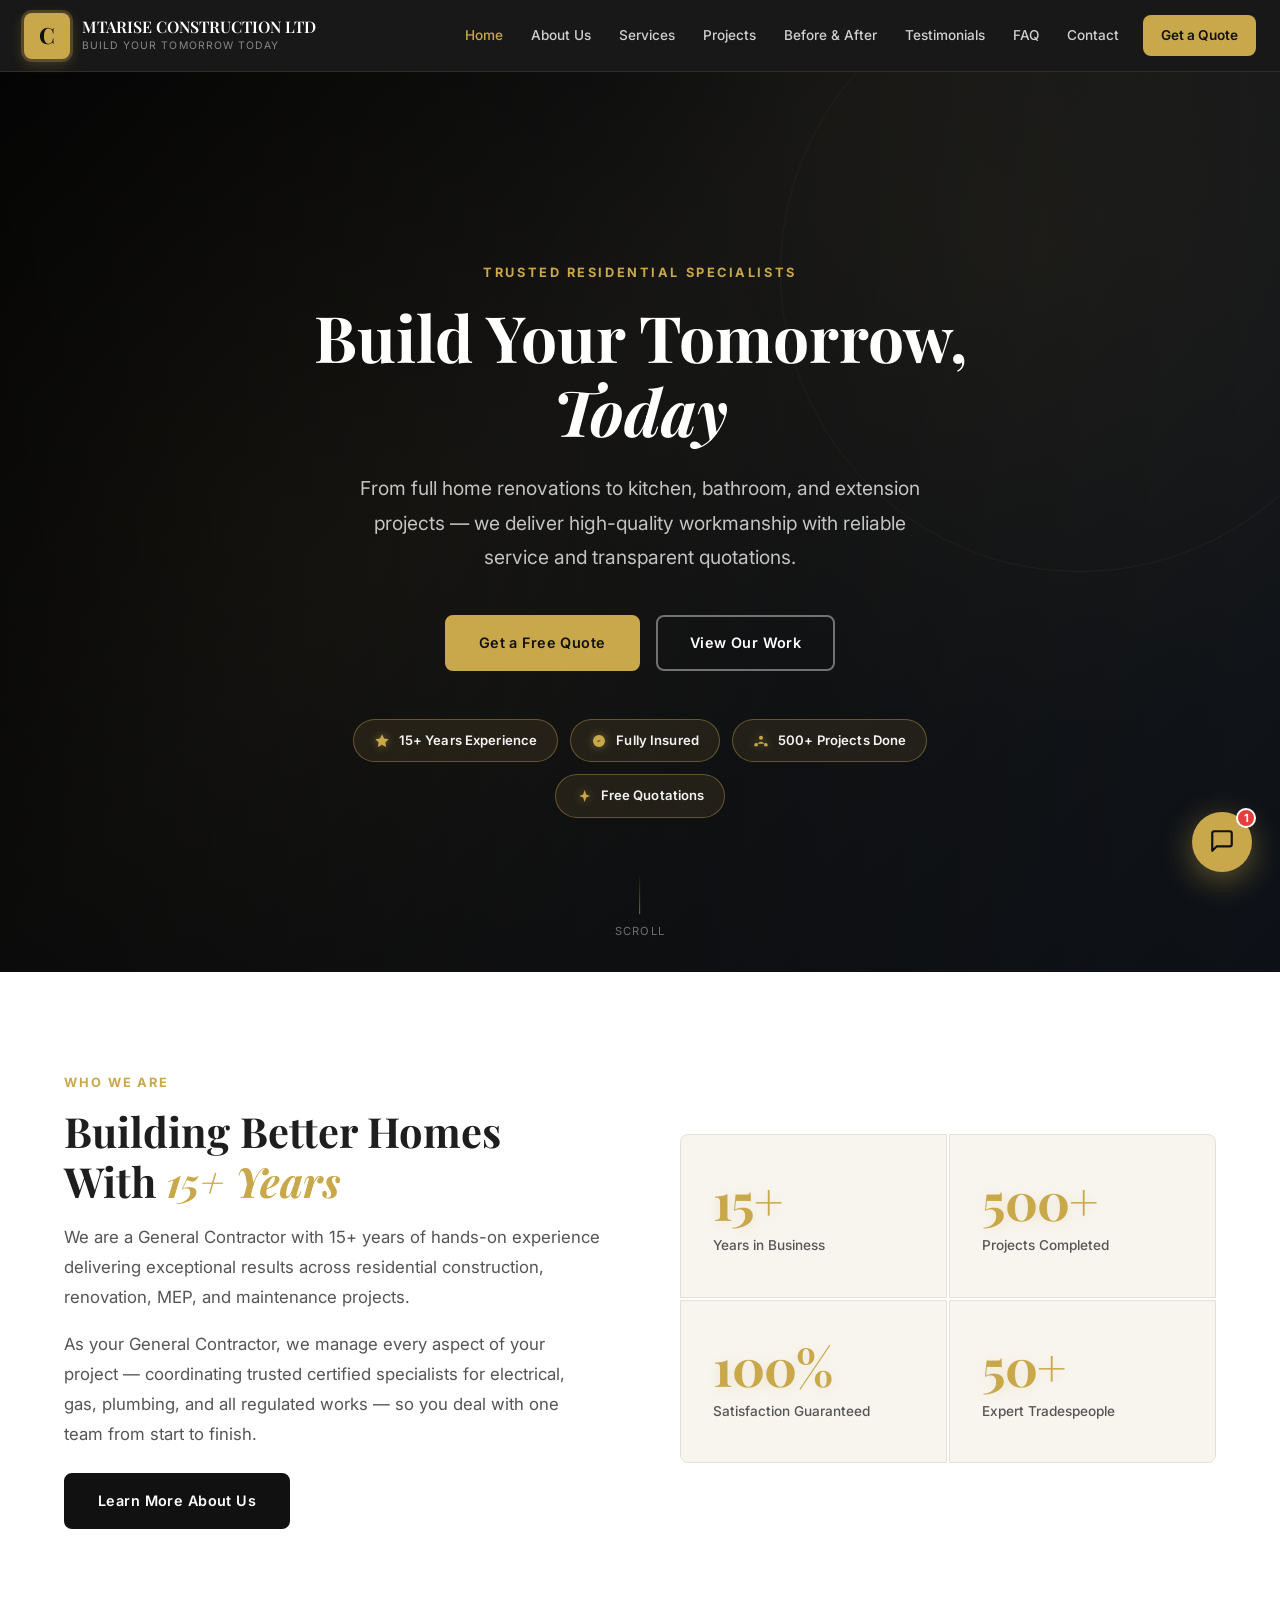
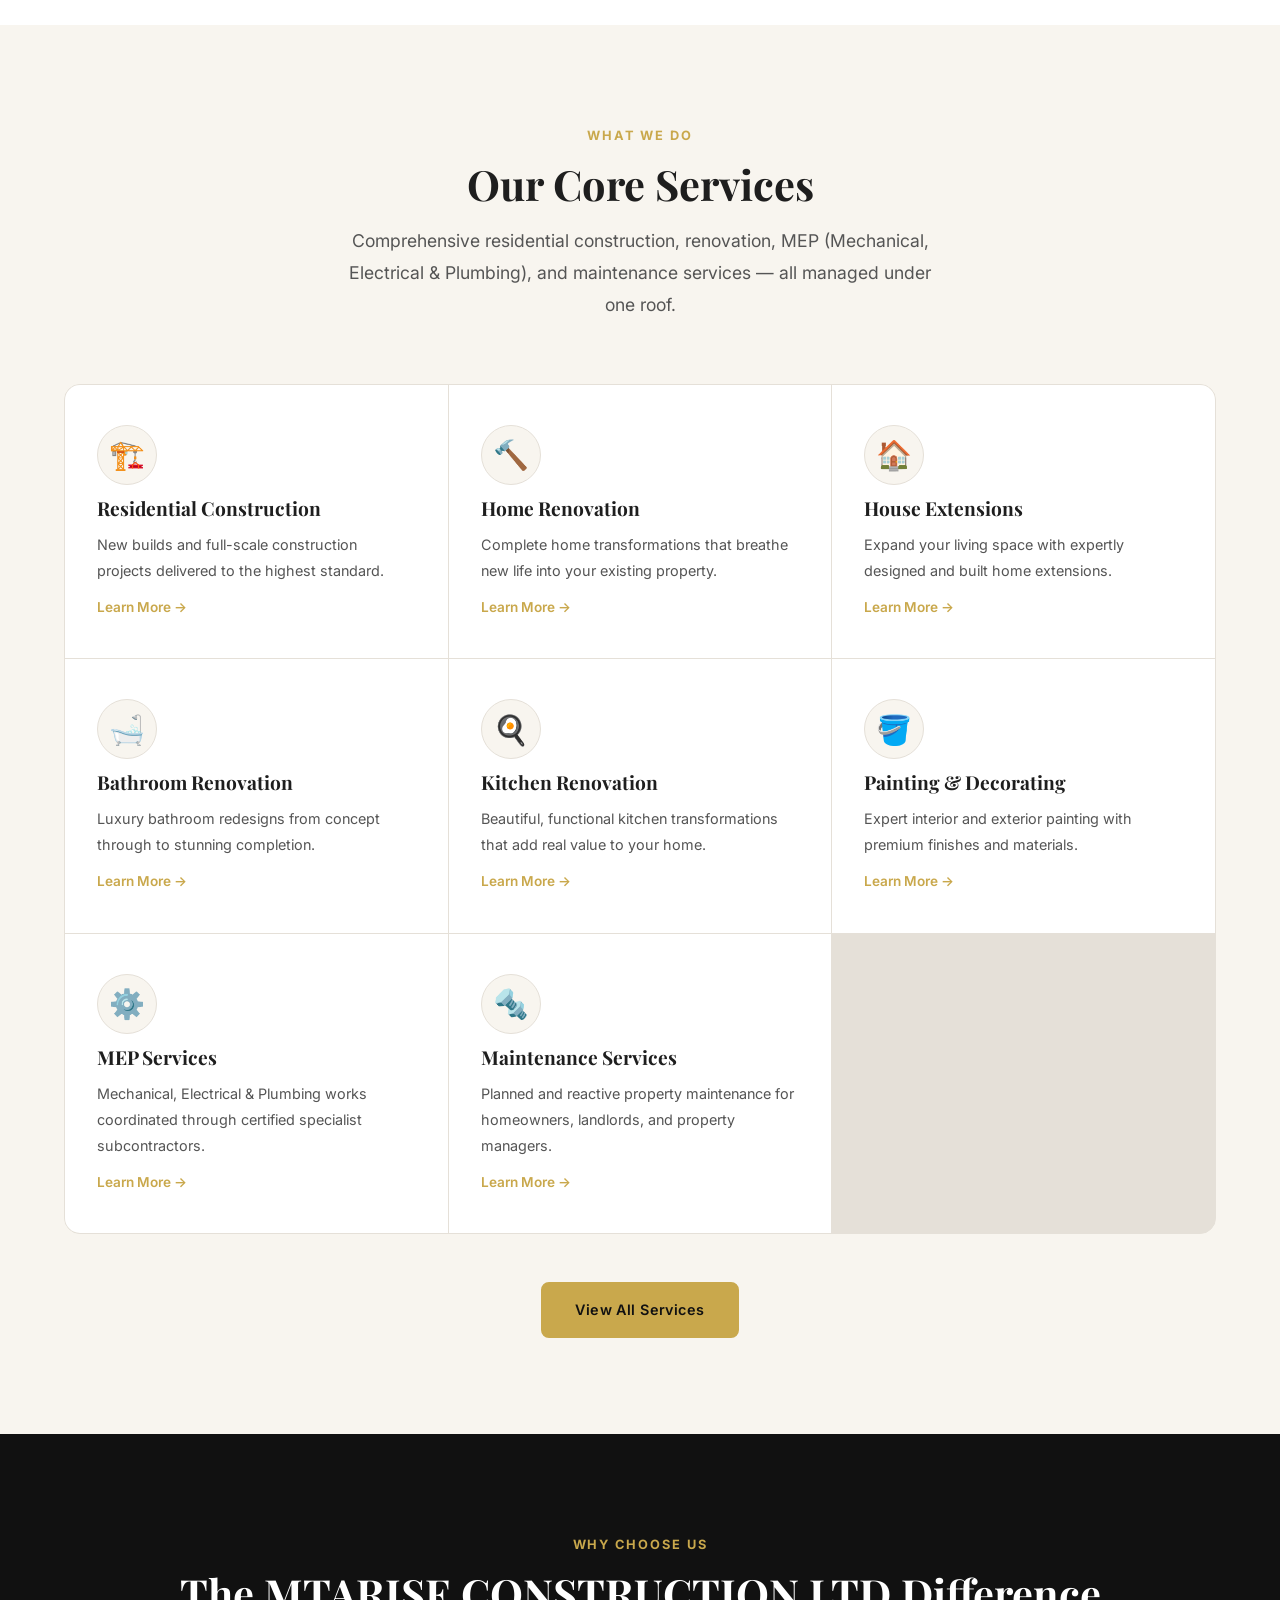
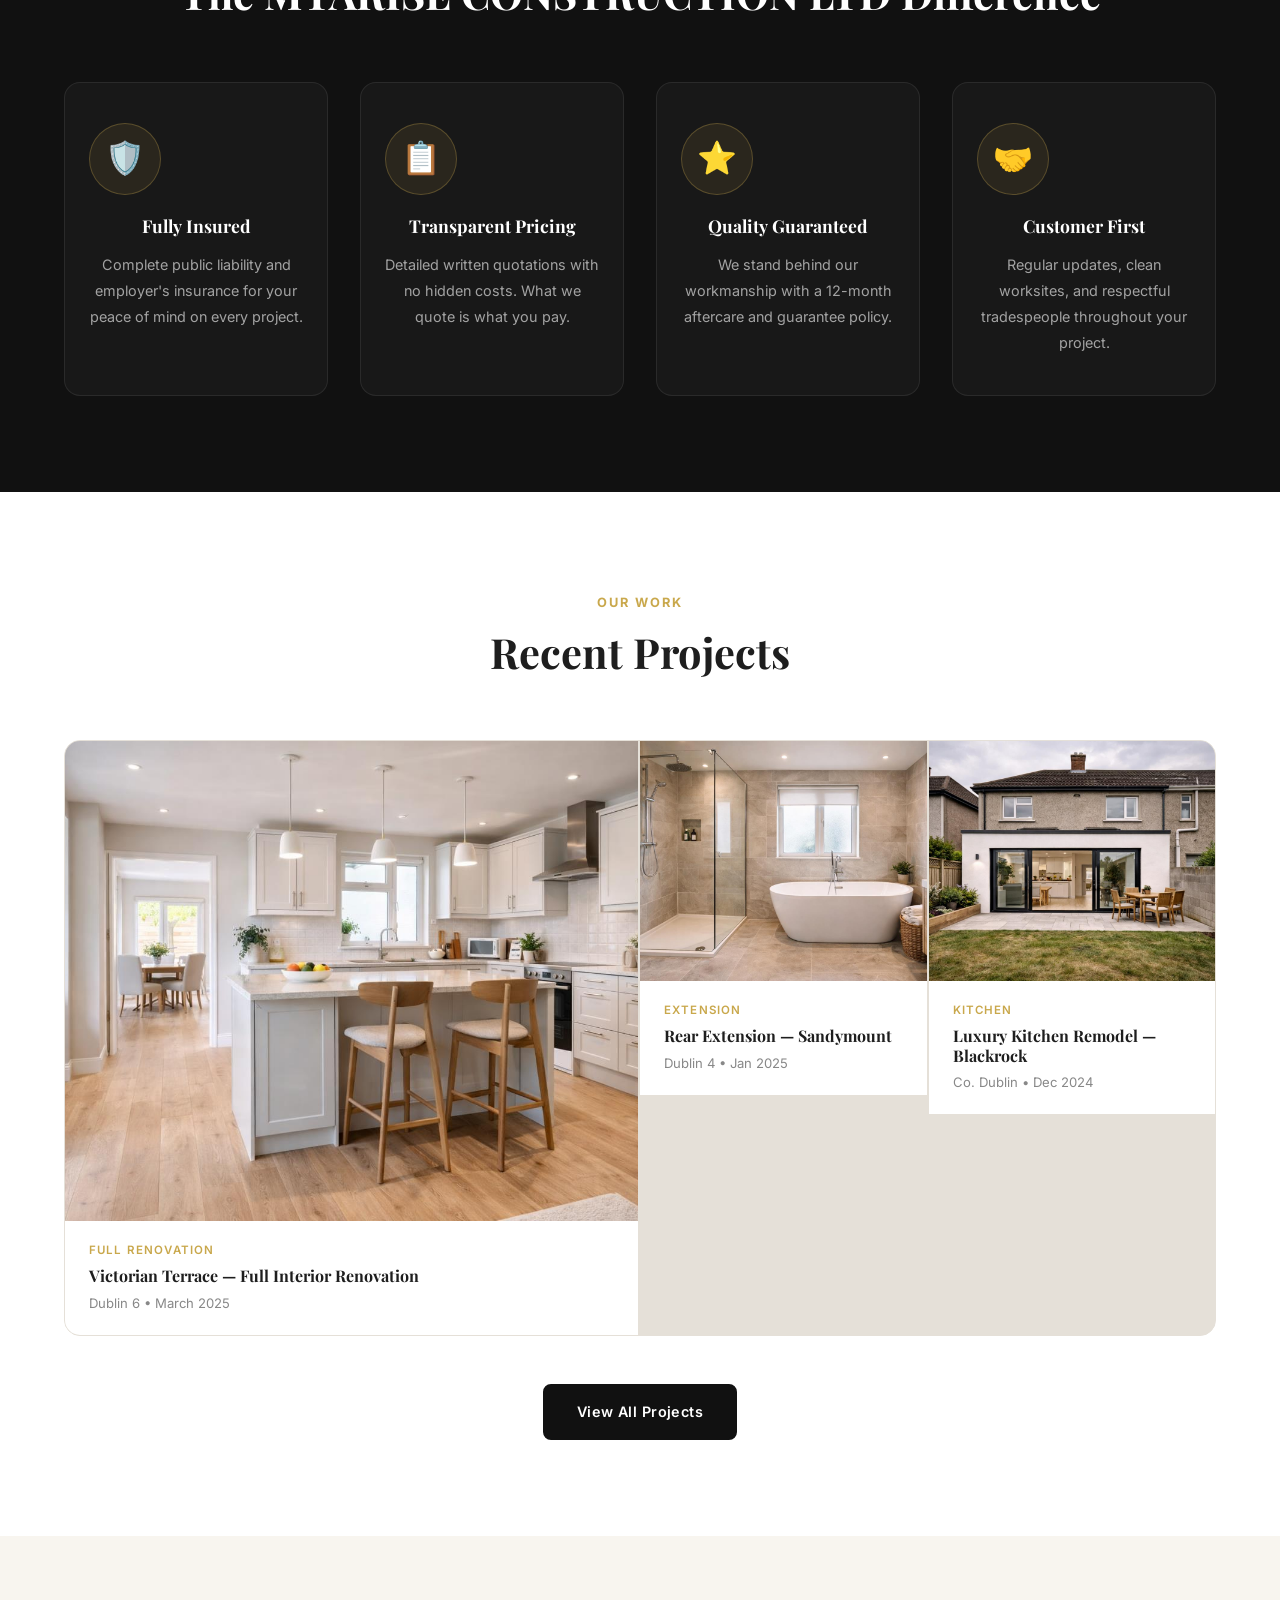
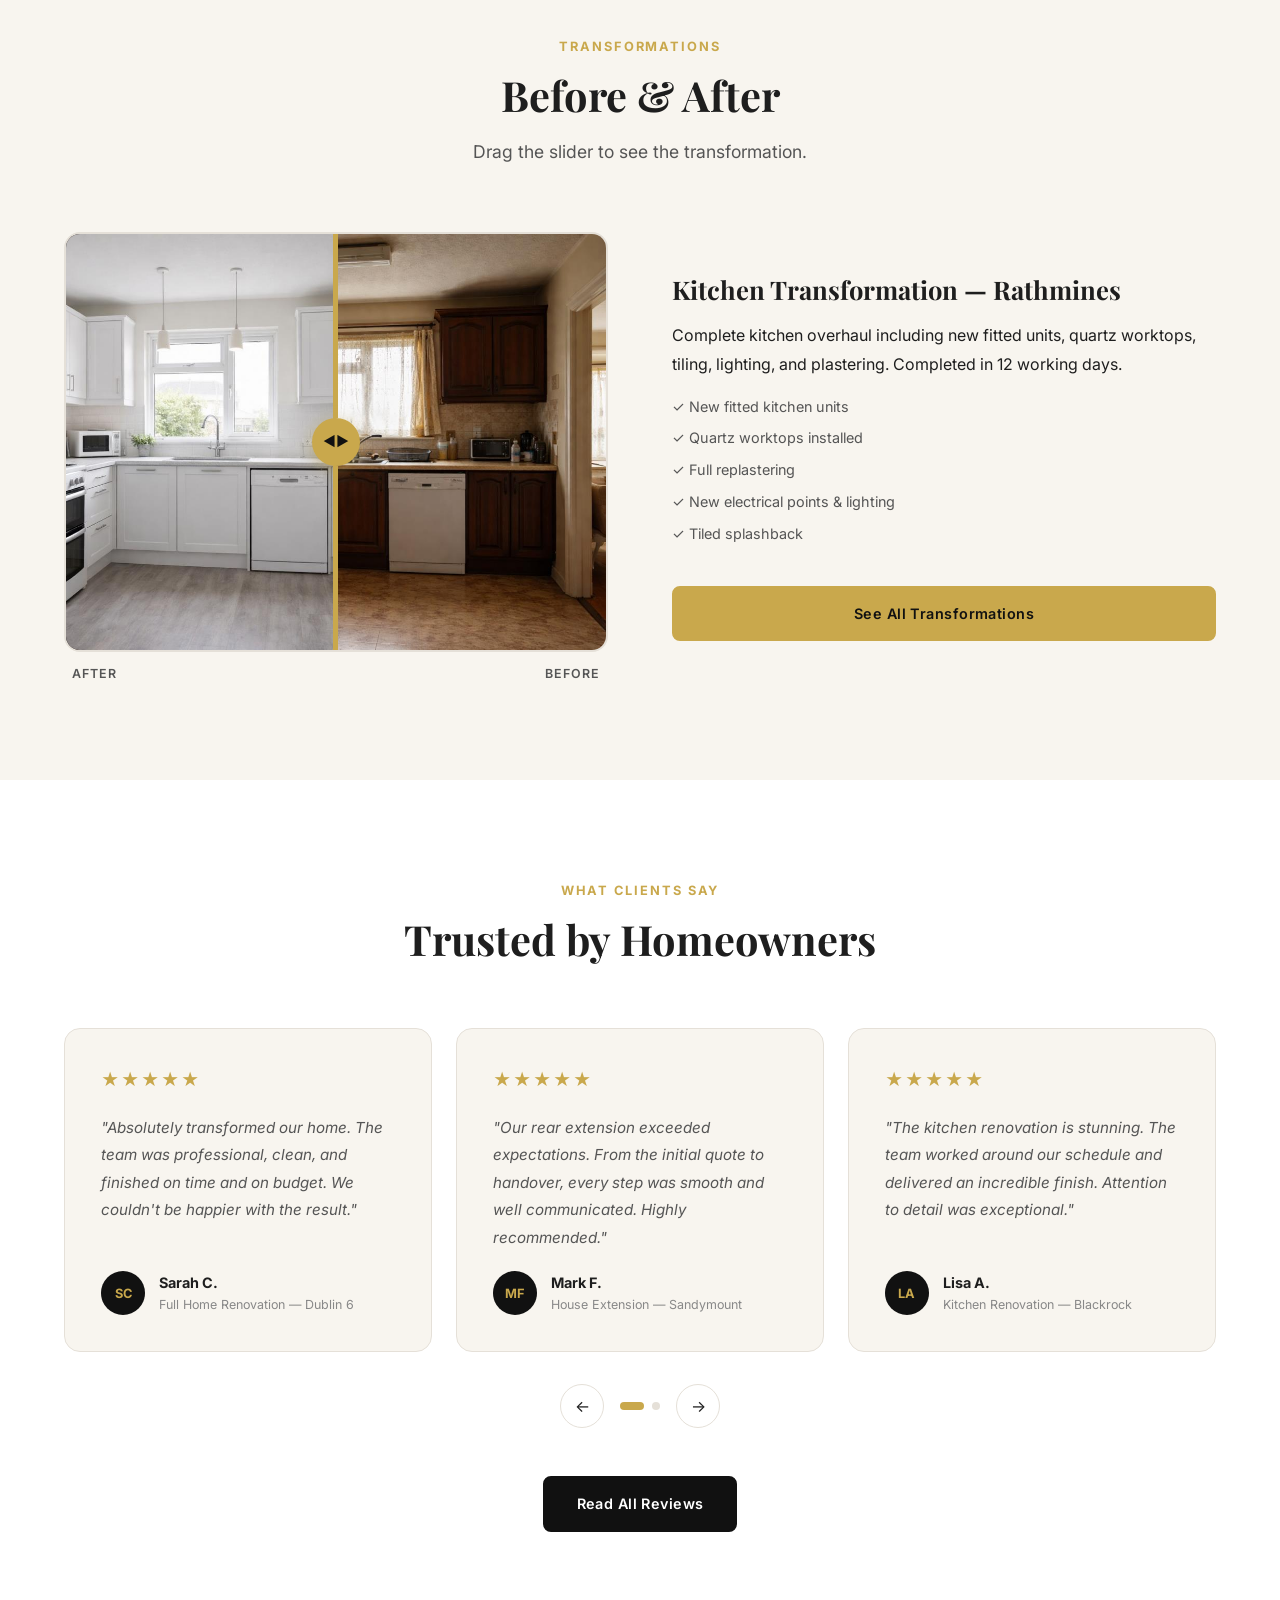
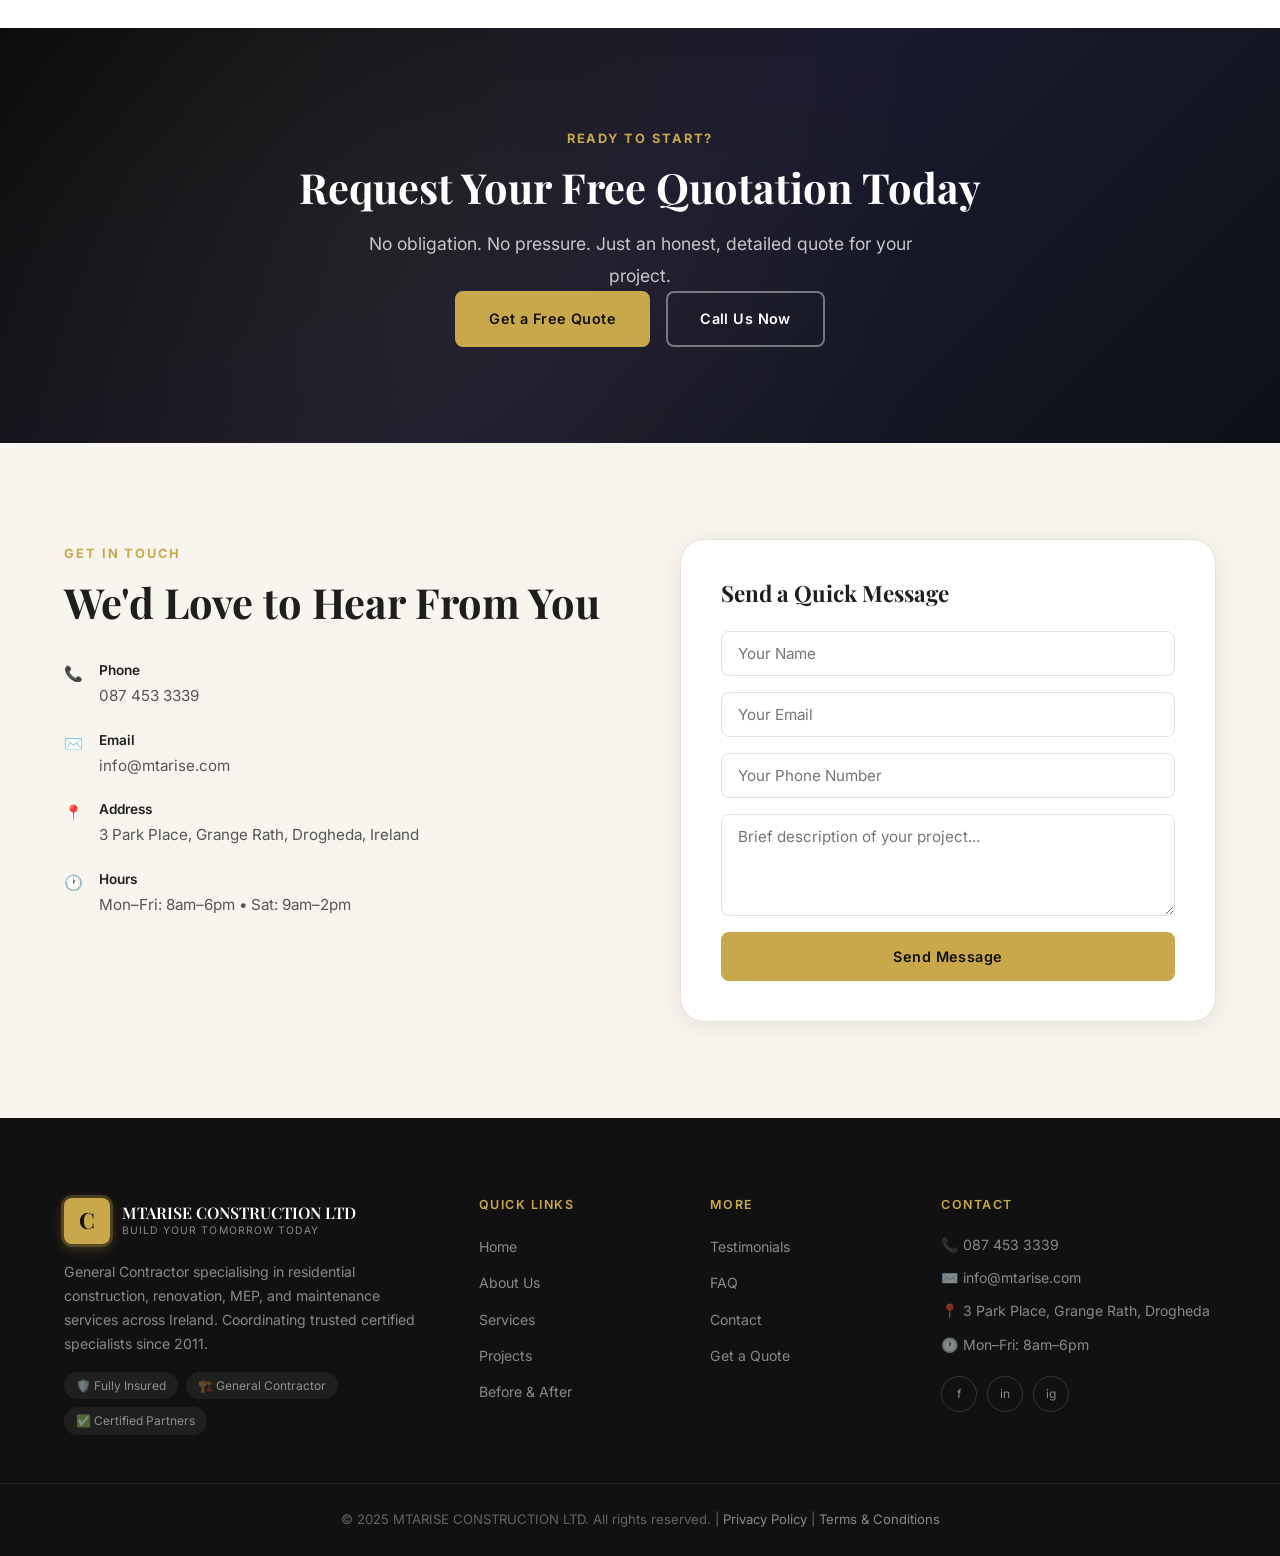
==== index.html @ 6a604555 "Add files via upload" ====
<!DOCTYPE html>
<html lang="en">
<head>
  <meta charset="UTF-8" /><meta name="viewport" content="width=device-width, initial-scale=1.0" />
  <meta name="description" content="Professional residential construction and renovation services in Dublin. Home renovations, extensions, bathroom, kitchen, painting, plumbing and electrical works." />
  <title>MTARISE CONSTRUCTION LTD — Premium Residential Construction Dublin</title>
  <link rel="preconnect" href="https://fonts.googleapis.com" />
  <link rel="preconnect" href="https://fonts.gstatic.com" crossorigin />
  <link href="https://fonts.googleapis.com/css2?family=Playfair+Display:ital,wght@0,400;0,600;0,700;1,400&family=Inter:wght@300;400;500;600;700&display=swap" rel="stylesheet" />
  <link rel="stylesheet" href="styles.css" />
</head>
<body>

<div id="navBackdrop"></div>
<nav id="navbar">
  <div class="nav-container">
    <a href="index.html" class="nav-logo">
      <div class="logo-mark">C</div>
      <div class="logo-text"><span class="logo-name">MTARISE CONSTRUCTION LTD</span><span class="logo-tagline">Build Your Tomorrow Today</span></div>
    </a>
    <button class="hamburger" id="hamburger" aria-label="Open menu"><span></span><span></span><span></span></button>
    <ul class="nav-links nav-desktop">
      <li><a href="index.html">Home</a></li>
      <li><a href="about.html">About Us</a></li>
      <li><a href="services.html">Services</a></li>
      <li><a href="projects.html">Projects</a></li>
      <li><a href="beforeafter.html">Before &amp; After</a></li>
      <li><a href="testimonials.html">Testimonials</a></li>
      <li><a href="faq.html">FAQ</a></li>
      <li><a href="contact.html">Contact</a></li>
      <li><a href="quote.html" class="nav-cta">Get a Quote</a></li>
    </ul>
  </div>
</nav>
<ul class="nav-links nav-mobile" id="navLinks">
  <li><a href="index.html">Home</a></li>
  <li><a href="about.html">About Us</a></li>
  <li><a href="services.html">Services</a></li>
  <li><a href="projects.html">Projects</a></li>
  <li><a href="beforeafter.html">Before &amp; After</a></li>
  <li><a href="testimonials.html">Testimonials</a></li>
  <li><a href="faq.html">FAQ</a></li>
  <li><a href="contact.html">Contact</a></li>
  <li><a href="quote.html" class="nav-cta">Get a Quote</a></li>
</ul>

<main>

<!-- Hero -->
<section class="hero">
  <div class="hero-bg"></div>
  <div class="hero-overlay"></div>
  <div class="hero-content">
    <p class="hero-eyebrow reveal">Trusted Residential Specialists</p>
    <h1 class="hero-title reveal">Build Your Tomorrow,<br /><em>Today</em></h1>
    <p class="hero-subtitle reveal">From full home renovations to kitchen, bathroom, and extension projects — we deliver high-quality workmanship with reliable service and transparent quotations.</p>
    <div class="hero-actions reveal">
      <a href="quote.html" class="btn btn-gold">Get a Free Quote</a>
      <a href="projects.html" class="btn btn-outline">View Our Work</a>
    </div>
    <div class="hero-trust reveal">
      <div class="trust-pill"><svg width="16" height="16" viewBox="0 0 24 24" fill="currentColor"><path d="M12 2l3.09 6.26L22 9.27l-5 4.87 1.18 6.88L12 17.77l-6.18 3.25L7 14.14 2 9.27l6.91-1.01L12 2z"/></svg> 15+ Years Experience</div>
      <div class="trust-pill"><svg width="16" height="16" viewBox="0 0 24 24" fill="currentColor"><path d="M9 12l2 2 4-4m6 2a9 9 0 11-18 0 9 9 0 0118 0z"/></svg> Fully Insured</div>
      <div class="trust-pill"><svg width="16" height="16" viewBox="0 0 24 24" fill="currentColor"><path d="M17 20h5v-2a3 3 0 00-5.356-1.857M17 20H7m10 0v-2c0-.656-.126-1.283-.356-1.857M7 20H2v-2a3 3 0 015.356-1.857M7 20v-2c0-.656.126-1.283.356-1.857m0 0a5.002 5.002 0 019.288 0M15 7a3 3 0 11-6 0 3 3 0 016 0z"/></svg> 500+ Projects Done</div>
      <div class="trust-pill"><svg width="16" height="16" viewBox="0 0 24 24" fill="currentColor"><path d="M5 3v4M3 5h4M6 17v4m-2-2h4m5-16l2.286 6.857L21 12l-5.714 2.143L13 21l-2.286-6.857L5 12l5.714-2.143L13 3z"/></svg> Free Quotations</div>
    </div>
  </div>
  <div class="hero-scroll-hint"><div class="scroll-line"></div><span>Scroll</span></div>
</section>

<!-- Company Intro -->
<section class="section bg-white">
  <div class="container">
    <div class="intro-grid">
      <div class="intro-text reveal">
        <p class="section-eyebrow">Who We Are</p>
        <h2 class="section-title">Building Better Homes<br />With <em>15+ Years</em></h2>
        <p class="body-text">We are a General Contractor with 15+ years of hands-on experience delivering exceptional results across residential construction, renovation, MEP, and maintenance projects.</p>
        <p class="body-text">As your General Contractor, we manage every aspect of your project — coordinating trusted certified specialists for electrical, gas, plumbing, and all regulated works — so you deal with one team from start to finish.</p>
        <a href="about.html" class="btn btn-dark mt-lg">Learn More About Us</a>
      </div>
      <div class="intro-stats reveal">
        <div class="stat-card"><span class="stat-number">15+</span><span class="stat-label">Years in Business</span></div>
        <div class="stat-card"><span class="stat-number">500+</span><span class="stat-label">Projects Completed</span></div>
        <div class="stat-card"><span class="stat-number">100%</span><span class="stat-label">Satisfaction Guaranteed</span></div>
        <div class="stat-card"><span class="stat-number">50+</span><span class="stat-label">Expert Tradespeople</span></div>
      </div>
    </div>
  </div>
</section>

<!-- Services Preview -->
<section class="section bg-warm">
  <div class="container">
    <div class="section-header reveal">
      <p class="section-eyebrow">What We Do</p>
      <h2 class="section-title">Our Core Services</h2>
      <p class="section-subtitle">Comprehensive residential construction, renovation, MEP (Mechanical, Electrical &amp; Plumbing), and maintenance services — all managed under one roof.</p>
    </div>
    <div class="services-grid">
      <a href="services.html" class="service-card reveal">
        <div class="service-icon">🏗️</div>
        <h3>Residential Construction</h3>
        <p>New builds and full-scale construction projects delivered to the highest standard.</p>
        <span class="card-link">Learn More →</span>
      </a>
      <a href="services.html" class="service-card reveal">
        <div class="service-icon">🔨</div>
        <h3>Home Renovation</h3>
        <p>Complete home transformations that breathe new life into your existing property.</p>
        <span class="card-link">Learn More →</span>
      </a>
      <a href="services.html" class="service-card reveal">
        <div class="service-icon">🏠</div>
        <h3>House Extensions</h3>
        <p>Expand your living space with expertly designed and built home extensions.</p>
        <span class="card-link">Learn More →</span>
      </a>
      <a href="services.html" class="service-card reveal">
        <div class="service-icon">🛁</div>
        <h3>Bathroom Renovation</h3>
        <p>Luxury bathroom redesigns from concept through to stunning completion.</p>
        <span class="card-link">Learn More →</span>
      </a>
      <a href="services.html" class="service-card reveal">
        <div class="service-icon">🍳</div>
        <h3>Kitchen Renovation</h3>
        <p>Beautiful, functional kitchen transformations that add real value to your home.</p>
        <span class="card-link">Learn More →</span>
      </a>
      <a href="services.html" class="service-card reveal">
        <div class="service-icon">🪣</div>
        <h3>Painting &amp; Decorating</h3>
        <p>Expert interior and exterior painting with premium finishes and materials.</p>
        <span class="card-link">Learn More →</span>
      </a>
      <a href="services.html" class="service-card reveal">
        <div class="service-icon">⚙️</div>
        <h3>MEP Services</h3>
        <p>Mechanical, Electrical &amp; Plumbing works coordinated through certified specialist subcontractors.</p>
        <span class="card-link">Learn More →</span>
      </a>
      <a href="services.html" class="service-card reveal">
        <div class="service-icon">🔩</div>
        <h3>Maintenance Services</h3>
        <p>Planned and reactive property maintenance for homeowners, landlords, and property managers.</p>
        <span class="card-link">Learn More →</span>
      </a>
    </div>
    <div class="text-center mt-xl reveal">
      <a href="services.html" class="btn btn-gold">View All Services</a>
    </div>
  </div>
</section>

<!-- Why Choose Us -->
<section class="section bg-dark">
  <div class="container">
    <div class="section-header reveal">
      <p class="section-eyebrow light">Why Choose Us</p>
      <h2 class="section-title light">The MTARISE CONSTRUCTION LTD Difference</h2>
    </div>
    <div class="pillars-grid">
      <div class="pillar reveal"><div class="pillar-icon">🛡️</div><h3>Fully Insured</h3><p>Complete public liability and employer's insurance for your peace of mind on every project.</p></div>
      <div class="pillar reveal"><div class="pillar-icon">📋</div><h3>Transparent Pricing</h3><p>Detailed written quotations with no hidden costs. What we quote is what you pay.</p></div>
      <div class="pillar reveal"><div class="pillar-icon">⭐</div><h3>Quality Guaranteed</h3><p>We stand behind our workmanship with a 12-month aftercare and guarantee policy.</p></div>
      <div class="pillar reveal"><div class="pillar-icon">🤝</div><h3>Customer First</h3><p>Regular updates, clean worksites, and respectful tradespeople throughout your project.</p></div>
    </div>
  </div>
</section>

<!-- Projects Preview -->
<section class="section bg-white">
  <div class="container">
    <div class="section-header reveal">
      <p class="section-eyebrow">Our Work</p>
      <h2 class="section-title">Recent Projects</h2>
    </div>
    <div class="projects-preview-grid">
      <div class="project-card large reveal">
        <div class="project-img" style="background-image:url('images/project_1.jpg');background-size:cover;background-position:center;"></div>
        <div class="project-info"><span class="project-tag">Full Renovation</span><h3>Victorian Terrace — Full Interior Renovation</h3><p>Dublin 6 &bull; March 2025</p></div>
      </div>
      <div class="project-card reveal">
        <div class="project-img" style="background-image:url('images/project_2.jpg');background-size:cover;background-position:center;"></div>
        <div class="project-info"><span class="project-tag">Extension</span><h3>Rear Extension — Sandymount</h3><p>Dublin 4 &bull; Jan 2025</p></div>
      </div>
      <div class="project-card reveal">
        <div class="project-img" style="background-image:url('images/project_3.jpg');background-size:cover;background-position:center;"></div>
        <div class="project-info"><span class="project-tag">Kitchen</span><h3>Luxury Kitchen Remodel — Blackrock</h3><p>Co. Dublin &bull; Dec 2024</p></div>
      </div>
    </div>
    <div class="text-center mt-xl reveal"><a href="projects.html" class="btn btn-dark">View All Projects</a></div>
  </div>
</section>

<!-- Before/After Preview -->
<section class="section bg-warm">
  <div class="container">
    <div class="section-header reveal">
      <p class="section-eyebrow">Transformations</p>
      <h2 class="section-title">Before &amp; After</h2>
      <p class="section-subtitle">Drag the slider to see the transformation.</p>
    </div>
    <div class="ba-preview reveal">
      <div class="ba-slider-wrap">
        <div class="ba-slider" id="heroSlider">
          <div class="ba-before" style="background-image:url('images/before_kitchen.jpg');background-size:cover;background-position:center;"></div>
          <div class="ba-after" style="background-image:url('images/after_kitchen.jpg');background-size:cover;background-position:center;"></div>
          <div class="ba-handle" id="heroHandle"><div class="ba-handle-line"></div><div class="ba-handle-circle"><span>◀▶</span></div><div class="ba-handle-line"></div></div>
        </div>
        <div class="ba-labels"><span class="ba-label-before">After</span><span class="ba-label-after">Before</span></div>
      </div>
      <div class="ba-preview-text">
        <h3>Kitchen Transformation — Rathmines</h3>
        <p>Complete kitchen overhaul including new fitted units, quartz worktops, tiling, lighting, and plastering. Completed in 12 working days.</p>
        <ul class="ba-checklist">
          <li>✓ New fitted kitchen units</li>
          <li>✓ Quartz worktops installed</li>
          <li>✓ Full replastering</li>
          <li>✓ New electrical points &amp; lighting</li>
          <li>✓ Tiled splashback</li>
        </ul>
        <a href="beforeafter.html" class="btn btn-gold mt-lg">See All Transformations</a>
      </div>
    </div>
  </div>
</section>

<!-- Testimonials Preview -->
<section class="section bg-white">
  <div class="container">
    <div class="section-header reveal"><p class="section-eyebrow">What Clients Say</p><h2 class="section-title">Trusted by Homeowners</h2></div>
    <div class="testimonials-slider-wrap">
      <div class="testimonials-track" id="homeTestiTrack">
        <div class="testimonial-card"><div class="stars">★★★★★</div><p class="testi-text">"Absolutely transformed our home. The team was professional, clean, and finished on time and on budget. We couldn't be happier with the result."</p><div class="testi-author"><div class="testi-avatar">SC</div><div><strong>Sarah C.</strong><span>Full Home Renovation — Dublin 6</span></div></div></div>
        <div class="testimonial-card"><div class="stars">★★★★★</div><p class="testi-text">"Our rear extension exceeded expectations. From the initial quote to handover, every step was smooth and well communicated. Highly recommended."</p><div class="testi-author"><div class="testi-avatar">MF</div><div><strong>Mark F.</strong><span>House Extension — Sandymount</span></div></div></div>
        <div class="testimonial-card"><div class="stars">★★★★★</div><p class="testi-text">"The kitchen renovation is stunning. The team worked around our schedule and delivered an incredible finish. Attention to detail was exceptional."</p><div class="testi-author"><div class="testi-avatar">LA</div><div><strong>Lisa A.</strong><span>Kitchen Renovation — Blackrock</span></div></div></div>
        <div class="testimonial-card"><div class="stars">★★★★★</div><p class="testi-text">"Honest, reliable, and skilled. They handled our bathroom renovation with great attention to detail. The quality of tiling and plumbing is exceptional."</p><div class="testi-author"><div class="testi-avatar">PO</div><div><strong>Paul O.</strong><span>Bathroom Renovation — Clontarf</span></div></div></div>
      </div>
      <div class="slider-controls">
        <button class="slider-btn" onclick="slideTestimonials('home',-1)">&#8592;</button>
        <div class="slider-dots" id="homeTestiDots"></div>
        <button class="slider-btn" onclick="slideTestimonials('home',1)">&#8594;</button>
      </div>
    </div>
    <div class="text-center mt-xl reveal"><a href="testimonials.html" class="btn btn-dark">Read All Reviews</a></div>
  </div>
</section>

<!-- CTA Banner -->
<section class="section cta-banner">
  <div class="cta-banner-bg"></div>
  <div class="container text-center">
    <p class="section-eyebrow light reveal">Ready to Start?</p>
    <h2 class="section-title light reveal">Request Your Free Quotation Today</h2>
    <p class="section-subtitle light reveal">No obligation. No pressure. Just an honest, detailed quote for your project.</p>
    <div class="hero-actions reveal">
      <a href="quote.html" class="btn btn-gold">Get a Free Quote</a>
      <a href="tel:0874533339" class="btn btn-outline">Call Us Now</a>
    </div>
  </div>
</section>

<!-- Contact Preview -->
<section class="section bg-warm">
  <div class="container">
    <div class="contact-preview-grid">
      <div class="contact-preview-info reveal">
        <p class="section-eyebrow">Get in Touch</p>
        <h2 class="section-title">We'd Love to Hear From You</h2>
        <div class="contact-items">
          <div class="contact-item"><span class="contact-icon">📞</span><div><strong>Phone</strong><a href="tel:0874533339">087 453 3339</a></div></div>
          <div class="contact-item"><span class="contact-icon">✉️</span><div><strong>Email</strong><a href="mailto:info@mtarise.com">info@mtarise.com</a></div></div>
          <div class="contact-item"><span class="contact-icon">📍</span><div><strong>Address</strong><span>3 Park Place, Grange Rath, Drogheda, Ireland</span></div></div>
          <div class="contact-item"><span class="contact-icon">🕐</span><div><strong>Hours</strong><span>Mon–Fri: 8am–6pm &bull; Sat: 9am–2pm</span></div></div>
        </div>
      </div>
      <div class="contact-preview-form reveal">
        <form class="quick-form" onsubmit="handleQuickContact(event)">
          <h3>Send a Quick Message</h3>
          <div class="form-group"><input type="text" placeholder="Your Name" required /></div>
          <div class="form-group"><input type="email" placeholder="Your Email" required /></div>
          <div class="form-group"><input type="tel" placeholder="Your Phone Number" /></div>
          <div class="form-group"><textarea placeholder="Brief description of your project..." rows="4"></textarea></div>
          <button type="submit" class="btn btn-gold full-width">Send Message</button>
        </form>
      </div>
    </div>
  </div>
</section>

</main>

<footer class="site-footer">
  <div class="footer-top"><div class="container"><div class="footer-grid">
    <div class="footer-brand">
      <div class="footer-logo"><div class="logo-mark">C</div><div class="logo-text"><span class="logo-name">MTARISE CONSTRUCTION LTD</span><span class="logo-tagline">Build Your Tomorrow Today</span></div></div>
      <p>General Contractor specialising in residential construction, renovation, MEP, and maintenance services across Ireland. Coordinating trusted certified specialists since 2011.</p>
      <div class="footer-trust-badges"><span>🛡️ Fully Insured</span><span>🏗️ General Contractor</span><span>✅ Certified Partners</span></div>
    </div>
    <div class="footer-links-col"><h4>Quick Links</h4><ul><li><a href="index.html">Home</a></li><li><a href="about.html">About Us</a></li><li><a href="services.html">Services</a></li><li><a href="projects.html">Projects</a></li><li><a href="beforeafter.html">Before &amp; After</a></li></ul></div>
    <div class="footer-links-col"><h4>More</h4><ul><li><a href="testimonials.html">Testimonials</a></li><li><a href="faq.html">FAQ</a></li><li><a href="contact.html">Contact</a></li><li><a href="quote.html">Get a Quote</a></li></ul></div>
    <div class="footer-contact-col"><h4>Contact</h4>
      <div class="footer-contact-item"><a href="tel:0874533339">📞 087 453 3339</a></div>
      <div class="footer-contact-item"><a href="mailto:info@mtarise.com">✉️ info@mtarise.com</a></div>
      <div class="footer-contact-item">📍 3 Park Place, Grange Rath, Drogheda</div>
      <div class="footer-contact-item">🕐 Mon–Fri: 8am–6pm</div>
      <div class="footer-social"><a href="#" class="fsocial">f</a><a href="#" class="fsocial">in</a><a href="#" class="fsocial">ig</a></div>
    </div>
  </div></div></div>
  <div class="footer-bottom"><div class="container"><p>&copy; 2025 MTARISE CONSTRUCTION LTD. All rights reserved. | <a href="#">Privacy Policy</a> | <a href="#">Terms &amp; Conditions</a></p></div></div>
</footer>

<div id="chatbot">
  <button id="chatToggle" onclick="toggleChat()" aria-label="Open chat">
    <span id="chatOpenIcon"><svg width="26" height="26" viewBox="0 0 24 24" fill="none" stroke="currentColor" stroke-width="2" stroke-linecap="round" stroke-linejoin="round"><path d="M21 15a2 2 0 0 1-2 2H7l-4 4V5a2 2 0 0 1 2-2h14a2 2 0 0 1 2 2z"/></svg></span>
    <span id="chatCloseIcon" class="hidden"><svg width="22" height="22" viewBox="0 0 24 24" fill="none" stroke="currentColor" stroke-width="2.5" stroke-linecap="round"><line x1="18" y1="6" x2="6" y2="18"/><line x1="6" y1="6" x2="18" y2="18"/></svg></span>
    <span id="chatUnread" class="chat-unread hidden">1</span>
  </button>
  <div id="chatWindow" class="chat-window hidden">
    <div class="chat-header"><div class="chat-header-avatar">C</div><div class="chat-header-info"><strong>MTARISE CONSTRUCTION LTD</strong><span><span class="chat-online-dot"></span> Online — usually replies instantly</span></div><button class="chat-close-btn" onclick="toggleChat()">✕</button></div>
    <div class="chat-messages" id="chatMessages"></div>
    <div class="chat-quick-replies" id="quickReplies"></div>
    <div class="chat-input-row"><input type="text" id="chatInput" placeholder="Type your message..." autocomplete="off" onkeydown="if(event.key==='Enter') sendUserMessage()" /><button onclick="sendUserMessage()" class="chat-send-btn" aria-label="Send"><svg width="18" height="18" viewBox="0 0 24 24" fill="currentColor"><path d="M2.01 21L23 12 2.01 3 2 10l15 2-15 2z"/></svg></button></div>
  </div>
</div>
<div id="toast" class="toast hidden"></div>
<script src="app.js"></script>
<script src="chatbot.js"></script>
</body>
</html>
---- styles.css ----
/* ===================================================
   MTARISE CONSTRUCTION LTD — Premium Construction Website
   styles.css
   =================================================== */

/* --- CSS Custom Properties --- */
:root {
  --gold:        #C9A84C;
  --gold-light:  #E2C97E;
  --gold-dark:   #A07830;
  --dark:        #111111;
  --dark-2:      #1E1E1E;
  --dark-3:      #2D2D2D;
  --charcoal:    #3A3A3A;
  --white:       #FFFFFF;
  --warm:        #F8F5EF;
  --warm-2:      #F0EBE0;
  --text:        #1E1E1E;
  --text-mid:    #555555;
  --text-light:  #888888;
  --border:      #E5E0D8;
  --radius:      8px;
  --radius-lg:   16px;
  --radius-xl:   24px;
  --shadow:      0 4px 24px rgba(0,0,0,0.08);
  --shadow-lg:   0 12px 48px rgba(0,0,0,0.12);
  --shadow-gold: 0 8px 32px rgba(201,168,76,0.25);
  --nav-h:       72px;
  --transition:  0.3s cubic-bezier(0.4, 0, 0.2, 1);
}

/* --- Reset & Base --- */
*, *::before, *::after { box-sizing: border-box; margin: 0; padding: 0; }
html { scroll-behavior: smooth; font-size: 16px; }
body {
  font-family: 'Inter', -apple-system, BlinkMacSystemFont, sans-serif;
  color: var(--text);
  background: var(--white);
  line-height: 1.65;
  -webkit-font-smoothing: antialiased;
  overflow-x: hidden;
}
img { max-width: 100%; display: block; }
a { color: var(--gold); text-decoration: none; transition: color var(--transition); }
a:hover { color: var(--gold-dark); }
ul { list-style: none; }
button { cursor: pointer; border: none; background: none; font-family: inherit; }

/* --- Typography --- */
h1, h2, h3, h4 { font-family: 'Playfair Display', Georgia, serif; line-height: 1.2; }
h1 { font-size: clamp(2rem, 5vw, 3.5rem); }
h2 { font-size: clamp(1.6rem, 3.5vw, 2.6rem); }
h3 { font-size: clamp(1.15rem, 2vw, 1.5rem); }
h4 { font-size: 1rem; font-family: 'Inter', sans-serif; font-weight: 600; letter-spacing: 0.05em; text-transform: uppercase; }
p { line-height: 1.8; }

.body-text { color: var(--text-mid); font-size: 1.05rem; }
.body-text + .body-text { margin-top: 1rem; }

/* --- Container --- */
.container { width: 100%; max-width: 1200px; margin: 0 auto; padding: 0 24px; }

/* --- Section Spacing --- */
.section { padding: 96px 0; }
.section.bg-white  { background: var(--white); }
.section.bg-warm   { background: var(--warm); }
.section.bg-dark   { background: var(--dark); color: var(--white); }

.section-header { text-align: center; margin-bottom: 64px; }
.section-eyebrow {
  display: inline-block;
  font-size: 0.8rem;
  font-weight: 700;
  letter-spacing: 0.15em;
  text-transform: uppercase;
  color: var(--gold);
  margin-bottom: 12px;
}
.section-eyebrow.light { color: var(--gold); }
.section-title { color: var(--text); margin-bottom: 16px; }
.section-title.light { color: var(--white); }
.section-title em { font-style: italic; color: var(--gold); }
.section-subtitle { color: var(--text-mid); font-size: 1.1rem; max-width: 600px; margin: 0 auto; }
.section-subtitle.light { color: rgba(255,255,255,0.75); }

/* --- Utility --- */
.text-center { text-align: center; }
.mt-lg { margin-top: 24px; }
.mt-xl { margin-top: 48px; }
.full-width { width: 100%; }
.hidden { display: none !important; }

/* ===================================================
   NAV BACKDROP (mobile)
   =================================================== */
#navBackdrop {
  display: none;
  position: fixed; inset: 0; z-index: 998;
  background: rgba(0,0,0,0.5);
  backdrop-filter: blur(2px);
  opacity: 0; transition: opacity 0.3s;
}
#navBackdrop.visible { display: block; opacity: 1; }

/* ===================================================
   NAVIGATION
   =================================================== */
#navbar {
  position: fixed; top: 0; left: 0; right: 0; z-index: 1000;
  height: var(--nav-h);
  background: rgba(17,17,17,0.97);
  backdrop-filter: blur(12px);
  border-bottom: 1px solid rgba(201,168,76,0.15);
  transition: all var(--transition);
}
#navbar.scrolled { box-shadow: 0 4px 32px rgba(0,0,0,0.4); }

.nav-container {
  max-width: 1300px; margin: 0 auto;
  padding: 0 24px;
  height: 100%;
  display: flex; align-items: center; justify-content: space-between;
}

.nav-logo {
  display: flex; align-items: center; gap: 12px;
  text-decoration: none; color: var(--white);
}
.logo-mark {
  width: 46px; height: 46px;
  background: var(--gold);
  color: var(--dark);
  border-radius: 8px;
  display: flex; align-items: center; justify-content: center;
  font-family: 'Playfair Display', serif;
  font-size: 1.4rem; font-weight: 700;
  flex-shrink: 0;
  box-shadow: 0 0 0 3px rgba(201,168,76,0.25), 0 4px 14px rgba(201,168,76,0.3);
}
.logo-text { display: flex; flex-direction: column; }
.logo-name { font-family: 'Playfair Display', serif; font-size: 1rem; font-weight: 600; color: var(--white); line-height: 1.2; }
.logo-tagline { font-size: 0.65rem; letter-spacing: 0.1em; text-transform: uppercase; color: var(--text-light); }

.nav-links {
  list-style: none;
}
.nav-desktop {
  display: flex; align-items: center; gap: 4px;
}
/* Mobile list hidden by default — lives outside <nav> so it is never clipped */
.nav-mobile {
  display: none;
  position: fixed;
  top: var(--nav-h); left: 0; right: 0; bottom: 0;
  height: calc(100dvh - var(--nav-h));
  flex-direction: column;
  background: rgba(17,17,17,0.99);
  padding: 16px 12px;
  gap: 4px;
  overflow-y: auto;
  overflow-x: hidden;
  z-index: 999;
  -webkit-overflow-scrolling: touch;
}
.nav-mobile.open { display: flex; }
.nav-links a {
  display: block;
  padding: 8px 12px;
  font-size: 0.85rem;
  font-weight: 500;
  color: rgba(255,255,255,0.8);
  border-radius: var(--radius);
  transition: all var(--transition);
  text-decoration: none;
  white-space: nowrap;
}
.nav-links a:hover { color: var(--gold); background: rgba(201,168,76,0.08); }
.nav-links a.active-link { color: var(--gold); }
.nav-links .nav-cta {
  background: var(--gold);
  color: var(--dark) !important;
  font-weight: 600;
  padding: 9px 18px;
  margin-left: 8px;
}
.nav-links .nav-cta:hover { background: var(--gold-light); }

.hamburger {
  display: none;
  flex-direction: column; gap: 5px; padding: 8px;
}
.hamburger span {
  display: block; width: 24px; height: 2px;
  background: var(--white);
  border-radius: 2px;
  transition: all var(--transition);
}
.hamburger.open span:nth-child(1) { transform: translateY(7px) rotate(45deg); }
.hamburger.open span:nth-child(2) { opacity: 0; }
.hamburger.open span:nth-child(3) { transform: translateY(-7px) rotate(-45deg); }

/* ===================================================
   PAGES
   =================================================== */
main { padding-top: var(--nav-h); min-height: 80vh; }

.page-hero {
  padding: 80px 0 64px;
}
.page-hero.bg-dark { background: var(--dark); }

/* ===================================================
   BUTTONS
   =================================================== */
.btn {
  display: inline-flex; align-items: center; justify-content: center;
  padding: 14px 32px;
  border-radius: var(--radius);
  font-size: 0.9rem; font-weight: 600;
  letter-spacing: 0.03em;
  transition: all var(--transition);
  white-space: nowrap;
  cursor: pointer; border: 2px solid transparent;
}
.btn-gold {
  background: var(--gold); color: var(--dark);
  border-color: var(--gold);
}
.btn-gold:hover {
  background: var(--gold-light); border-color: var(--gold-light);
  box-shadow: var(--shadow-gold); transform: translateY(-1px);
}
.btn-dark {
  background: var(--dark); color: var(--white);
  border-color: var(--dark);
}
.btn-dark:hover { background: var(--dark-3); transform: translateY(-1px); }
.btn-outline {
  background: transparent; color: var(--white);
  border-color: rgba(255,255,255,0.4);
}
.btn-outline:hover {
  background: rgba(255,255,255,0.1); border-color: var(--white);
}
.large-btn { padding: 18px 40px; font-size: 1rem; }

/* ===================================================
   HERO
   =================================================== */
.hero {
  position: relative; min-height: 100vh;
  display: flex; align-items: center;
  padding: calc(var(--nav-h) + 40px) 0 80px;
  overflow: hidden;
}
.hero-bg {
  position: absolute; inset: 0;
  background:
    linear-gradient(135deg, #0a0a0a 0%, #1a1a1a 40%, #0d1117 100%);
}
/* Decorative pattern */
.hero-bg::before {
  content: '';
  position: absolute; inset: 0;
  background-image:
    radial-gradient(circle at 20% 50%, rgba(201,168,76,0.07) 0%, transparent 50%),
    radial-gradient(circle at 80% 20%, rgba(201,168,76,0.05) 0%, transparent 40%);
}
.hero-bg::after {
  content: '';
  position: absolute; right: -100px; top: -100px;
  width: 600px; height: 600px;
  border: 1px solid rgba(201,168,76,0.08);
  border-radius: 50%;
}
.hero-overlay {
  position: absolute; inset: 0;
  background: linear-gradient(to right, rgba(0,0,0,0.6) 0%, transparent 100%);
}
.hero-content {
  position: relative; z-index: 2;
  max-width: 780px;
  margin: 0 auto;
  padding: 0 24px;
  text-align: center;
}
.hero-eyebrow {
  display: inline-block;
  font-size: 0.8rem; font-weight: 700;
  letter-spacing: 0.2em; text-transform: uppercase;
  color: var(--gold); margin-bottom: 16px;
}
.hero-title {
  font-size: clamp(2.2rem, 5.5vw, 4rem);
  color: var(--white); margin-bottom: 24px; line-height: 1.15;
}
.hero-subtitle {
  font-size: clamp(1rem, 1.8vw, 1.2rem);
  color: rgba(255,255,255,0.75);
  max-width: 600px; margin: 0 auto 40px; line-height: 1.8;
}
.hero-actions { display: flex; gap: 16px; justify-content: center; flex-wrap: wrap; }
.hero-trust {
  display: flex; gap: 12px; flex-wrap: wrap;
  justify-content: center; margin-top: 48px;
}
.trust-pill {
  display: flex; align-items: center; gap: 9px;
  padding: 10px 20px;
  background: rgba(201,168,76,0.1);
  border: 1px solid rgba(201,168,76,0.4);
  border-radius: 100px;
  font-size: 0.82rem; font-weight: 600;
  color: rgba(255,255,255,0.95);
  letter-spacing: 0.01em;
  transition: background 0.25s, border-color 0.25s;
}
.trust-pill:hover { background: rgba(201,168,76,0.18); border-color: rgba(201,168,76,0.65); }
.trust-pill svg { color: var(--gold); flex-shrink: 0; filter: drop-shadow(0 0 4px rgba(201,168,76,0.5)); }

.hero-scroll-hint {
  position: absolute; bottom: 32px; left: 50%; transform: translateX(-50%);
  display: flex; flex-direction: column; align-items: center; gap: 8px;
  color: rgba(255,255,255,0.4); font-size: 0.7rem; letter-spacing: 0.1em;
  text-transform: uppercase;
}
.scroll-line {
  width: 1px; height: 40px;
  background: linear-gradient(to bottom, transparent, rgba(201,168,76,0.6));
  animation: scrollPulse 2s ease-in-out infinite;
}
@keyframes scrollPulse { 0%,100% { opacity: 0.4; } 50% { opacity: 1; } }

/* ===================================================
   HOME — INTRO
   =================================================== */
.intro-grid {
  display: grid; grid-template-columns: 1fr 1fr; gap: 80px; align-items: center;
}
.intro-stats {
  display: grid; grid-template-columns: 1fr 1fr; gap: 2px;
}
.stat-card {
  background: var(--warm); padding: 40px 32px;
  display: flex; flex-direction: column; gap: 8px;
  border: 1px solid var(--border);
}
.stat-card:first-child { border-radius: var(--radius) 0 0 0; }
.stat-card:nth-child(2) { border-radius: 0 var(--radius) 0 0; }
.stat-card:nth-child(3) { border-radius: 0 0 0 var(--radius); }
.stat-card:last-child { border-radius: 0 0 var(--radius) 0; }
.stat-number {
  font-family: 'Playfair Display', serif;
  font-size: 3.2rem; font-weight: 700;
  color: var(--gold); line-height: 1;
  letter-spacing: -0.02em;
  text-shadow: 0 2px 12px rgba(201,168,76,0.2);
}
.stat-label { font-size: 0.85rem; color: var(--text-mid); font-weight: 500; }

/* ===================================================
   HOME — SERVICES GRID
   =================================================== */
.services-grid {
  display: grid; grid-template-columns: repeat(3, 1fr); gap: 1px;
  background: var(--border); border: 1px solid var(--border); border-radius: var(--radius-lg); overflow: hidden;
}
.service-card {
  background: var(--white); padding: 40px 32px;
  transition: all var(--transition); cursor: pointer;
  display: flex; flex-direction: column; gap: 12px;
}
.service-card:hover { background: var(--dark); }
.service-card:hover h3, .service-card:hover p, .service-card:hover .card-link { color: var(--white); }
.service-card:hover .service-icon { transform: scale(1.1); background: rgba(201,168,76,0.15); border-color: var(--gold); }
.service-icon {
  font-size: 1.8rem; transition: all var(--transition);
  width: 60px; height: 60px; border-radius: 50%;
  background: var(--warm); border: 1px solid var(--border);
  display: flex; align-items: center; justify-content: center;
}
.service-card h3 { font-size: 1.2rem; color: var(--text); transition: color var(--transition); }
.service-card p { font-size: 0.9rem; color: var(--text-mid); flex: 1; transition: color var(--transition); }
.card-link { font-size: 0.85rem; font-weight: 600; color: var(--gold); margin-top: auto; }

/* ===================================================
   HOME — WHY CHOOSE US PILLARS
   =================================================== */
.pillars-grid {
  display: grid; grid-template-columns: repeat(4, 1fr); gap: 32px;
}
.pillar {
  display: flex; flex-direction: column; gap: 16px;
  padding: 40px 24px;
  border: 1px solid rgba(255,255,255,0.08);
  border-radius: var(--radius-lg);
  background: rgba(255,255,255,0.03);
  text-align: center;
  transition: all var(--transition);
}
.pillar:hover { border-color: rgba(201,168,76,0.3); background: rgba(201,168,76,0.05); }
.pillar-icon {
  font-size: 2rem;
  width: 72px; height: 72px; border-radius: 50%;
  background: rgba(201,168,76,0.1);
  border: 1px solid rgba(201,168,76,0.3);
  display: flex; align-items: center; justify-content: center;
  margin-bottom: 4px;
}
.pillar h3 { color: var(--white); font-size: 1.1rem; }
.pillar p { color: rgba(255,255,255,0.6); font-size: 0.9rem; }

/* ===================================================
   HOME — PROJECTS PREVIEW
   =================================================== */
.projects-preview-grid {
  display: grid; grid-template-columns: 2fr 1fr 1fr; gap: 2px;
  background: var(--border); border-radius: var(--radius-lg); overflow: hidden; border: 1px solid var(--border);
}
.project-card { position: relative; overflow: hidden; }
.project-card.large .project-img { height: 480px; }
.project-img { height: 240px; position: relative; display: flex; align-items: center; justify-content: center; }
.project-img-placeholder {
  color: rgba(255,255,255,0.4); font-size: 0.85rem;
  text-align: center;
}
.project-info {
  padding: 20px 24px;
  background: var(--white);
  display: flex; flex-direction: column; gap: 6px;
}
.project-tag {
  font-size: 0.72rem; font-weight: 600;
  letter-spacing: 0.1em; text-transform: uppercase;
  color: var(--gold);
}
.project-info h3 { font-size: 1rem; color: var(--text); }
.project-info p { font-size: 0.82rem; color: var(--text-light); }

/* ===================================================
   BEFORE & AFTER SLIDER
   =================================================== */
.ba-preview { display: grid; grid-template-columns: 1fr 1fr; gap: 64px; align-items: center; }
.ba-slider-wrap, .ba-slider-container { position: relative; }
.ba-slider {
  position: relative; height: 420px; overflow: hidden;
  border-radius: var(--radius-lg); cursor: ew-resize;
  user-select: none; border: 2px solid var(--border);
}
.ba-full-item .ba-slider { height: 500px; }
.ba-before, .ba-after {
  position: absolute; inset: 0;
  display: flex; align-items: center; justify-content: center;
}
.ba-after { width: 50%; overflow: hidden; border-right: 3px solid var(--gold); }
.ba-placeholder {
  width: 100%; height: 100%;
  display: flex; flex-direction: column; align-items: center; justify-content: center;
  font-family: 'Playfair Display', serif;
  font-size: 1.5rem; font-weight: 700; gap: 8px;
}
.before-ph { background: linear-gradient(135deg, #6b7280, #9ca3af); color: rgba(255,255,255,0.7); }
.after-ph { background: linear-gradient(135deg, #1a4a2e, #2d7a4e); color: rgba(255,255,255,0.9); }
.ba-placeholder.large-ph { font-size: 2rem; }
.ba-placeholder small { font-family: 'Inter', sans-serif; font-size: 0.85rem; font-weight: 400; opacity: 0.8; }
.ba-handle {
  position: absolute; top: 0; bottom: 0; left: 50%;
  transform: translateX(-50%);
  display: flex; flex-direction: column; align-items: center;
  pointer-events: none; z-index: 10;
}
.ba-handle-line { flex: 1; width: 3px; background: var(--gold); }
.ba-handle-circle {
  width: 48px; height: 48px;
  background: var(--gold); border-radius: 50%;
  display: flex; align-items: center; justify-content: center;
  color: var(--dark); font-size: 0.85rem; font-weight: 700;
  box-shadow: 0 4px 16px rgba(201,168,76,0.4);
  flex-shrink: 0;
}
.ba-labels {
  display: flex; justify-content: space-between;
  margin-top: 12px; padding: 0 8px;
}
.ba-label-before, .ba-label-after {
  font-size: 0.78rem; font-weight: 600;
  letter-spacing: 0.08em; text-transform: uppercase;
  color: var(--text-mid);
}

.ba-preview-text { display: flex; flex-direction: column; gap: 16px; }
.ba-preview-text h3 { font-size: 1.6rem; }
.ba-checklist { list-style: none; display: flex; flex-direction: column; gap: 8px; }
.ba-checklist li { font-size: 0.9rem; color: var(--text-mid); }

/* Full Before/After Page */
.ba-full-item {
  display: grid; grid-template-columns: 1fr 1.5fr; gap: 48px;
  align-items: start; margin-bottom: 80px;
  padding-bottom: 80px; border-bottom: 1px solid var(--border);
}
.ba-full-item:last-child { border-bottom: none; }
.ba-item-label { display: flex; flex-direction: column; gap: 12px; }
.ba-project-tag {
  display: inline-block;
  font-size: 0.75rem; font-weight: 600;
  letter-spacing: 0.1em; text-transform: uppercase;
  color: var(--gold); background: rgba(201,168,76,0.1);
  padding: 4px 12px; border-radius: 100px;
  width: fit-content;
}
.ba-item-label h3 { font-size: 1.4rem; }
.ba-item-label p { font-size: 0.95rem; color: var(--text-mid); }

/* ===================================================
   TESTIMONIALS
   =================================================== */
.testimonials-slider-wrap { position: relative; overflow: hidden; }
.testimonials-track {
  display: flex; gap: 24px;
  transition: transform 0.5s cubic-bezier(0.4,0,0.2,1);
}
.testimonial-card {
  flex-shrink: 0; width: calc(33.333% - 16px);
  background: var(--warm); border: 1px solid var(--border);
  border-radius: var(--radius-lg); padding: 36px;
  display: flex; flex-direction: column; gap: 20px;
}
.stars { color: var(--gold); font-size: 1.1rem; letter-spacing: 2px; }
.testi-text { font-size: 0.95rem; color: var(--text-mid); line-height: 1.8; font-style: italic; flex: 1; }
.testi-author { display: flex; align-items: center; gap: 14px; }
.testi-avatar {
  width: 44px; height: 44px;
  background: var(--dark); color: var(--gold);
  border-radius: 50%; display: flex; align-items: center; justify-content: center;
  font-size: 0.8rem; font-weight: 700; flex-shrink: 0;
}
.testi-avatar.large-av { width: 52px; height: 52px; font-size: 0.9rem; }
.testi-author > div { display: flex; flex-direction: column; }
.testi-author strong { font-size: 0.9rem; color: var(--text); }
.testi-author span { font-size: 0.78rem; color: var(--text-light); }
.testi-date { font-size: 0.75rem; color: var(--text-light); }

.slider-controls { display: flex; align-items: center; justify-content: center; gap: 16px; margin-top: 32px; }
.slider-btn {
  width: 44px; height: 44px;
  border: 1.5px solid var(--border);
  border-radius: 50%; font-size: 1rem; color: var(--text);
  display: flex; align-items: center; justify-content: center;
  transition: all var(--transition); background: var(--white);
}
.slider-btn:hover { background: var(--dark); color: var(--white); border-color: var(--dark); }
.slider-dots { display: flex; gap: 8px; }
.slider-dot {
  width: 8px; height: 8px; border-radius: 50%;
  background: var(--border); transition: all var(--transition); cursor: pointer;
}
.slider-dot.active { background: var(--gold); width: 24px; border-radius: 4px; }

/* Full testimonials grid */
.testi-rating-summary {
  text-align: center; margin-bottom: 64px;
  display: flex; flex-direction: column; align-items: center; gap: 8px;
}
.rating-big {
  font-family: 'Playfair Display', serif;
  font-size: 5rem; font-weight: 700; color: var(--dark); line-height: 1;
}
.rating-stars-big { font-size: 2rem; color: var(--gold); letter-spacing: 4px; }
.rating-count { color: var(--text-mid); font-size: 0.95rem; }
.rating-platforms { display: flex; gap: 24px; margin-top: 12px; }
.rating-platforms span { font-size: 0.85rem; font-weight: 500; color: var(--text-mid); }

.testimonials-full-grid {
  display: grid; grid-template-columns: repeat(2, 1fr); gap: 24px;
}
.testi-full-card {
  background: var(--warm); border: 1px solid var(--border);
  border-radius: var(--radius-lg); padding: 36px;
  display: flex; flex-direction: column; gap: 20px;
  transition: all var(--transition);
}
.testi-full-card:hover { box-shadow: var(--shadow-lg); border-color: rgba(201,168,76,0.3); }
.testi-full-card p { font-size: 0.95rem; color: var(--text-mid); line-height: 1.8; font-style: italic; flex: 1; }

/* ===================================================
   CTA BANNER
   =================================================== */
.cta-banner { position: relative; padding: 96px 0; }
.cta-banner-bg {
  position: absolute; inset: 0;
  background: linear-gradient(135deg, #0a0a0a, #1a1a2e, #0d1117);
}
.cta-banner-bg::before {
  content: '';
  position: absolute; inset: 0;
  background-image: radial-gradient(circle at 30% 50%, rgba(201,168,76,0.08) 0%, transparent 60%);
}
.cta-banner .container { position: relative; z-index: 2; }

/* ===================================================
   CONTACT PREVIEW (HOME)
   =================================================== */
.contact-preview-grid { display: grid; grid-template-columns: 1fr 1fr; gap: 80px; align-items: start; }
.contact-items { display: flex; flex-direction: column; gap: 20px; margin-top: 32px; }
.contact-item { display: flex; align-items: flex-start; gap: 16px; }
.contact-icon { font-size: 1.4rem; flex-shrink: 0; margin-top: 2px; }
.contact-item > div { display: flex; flex-direction: column; gap: 2px; }
.contact-item strong { font-size: 0.85rem; font-weight: 600; color: var(--text); }
.contact-item a, .contact-item span { font-size: 0.95rem; color: var(--text-mid); }
.contact-item a:hover { color: var(--gold); }

.quick-form, .contact-form, .quote-form {
  background: var(--white); padding: 40px;
  border-radius: var(--radius-xl); border: 1px solid var(--border);
  display: flex; flex-direction: column; gap: 16px;
  box-shadow: var(--shadow);
}
.quick-form h3, .contact-form h3 { font-size: 1.4rem; margin-bottom: 8px; }

/* ===================================================
   FORMS
   =================================================== */
.form-group { display: flex; flex-direction: column; gap: 6px; }
.form-group label { font-size: 0.82rem; font-weight: 600; color: var(--text); }
.form-group input,
.form-group select,
.form-group textarea {
  padding: 12px 16px;
  border: 1.5px solid var(--border);
  border-radius: var(--radius);
  font-size: 0.95rem; font-family: inherit;
  color: var(--text);
  background: var(--white);
  transition: border-color var(--transition), box-shadow var(--transition);
  outline: none;
}
.form-group input:focus,
.form-group select:focus,
.form-group textarea:focus {
  border-color: var(--gold);
  box-shadow: 0 0 0 3px rgba(201,168,76,0.12);
}
.form-group textarea { resize: vertical; }
.form-row { display: grid; grid-template-columns: 1fr 1fr; gap: 16px; }
.form-section-title {
  font-size: 0.78rem; font-weight: 700;
  letter-spacing: 0.12em; text-transform: uppercase;
  color: var(--text-mid); border-bottom: 1px solid var(--border);
  padding-bottom: 12px; margin-top: 8px;
}
.form-intro { font-size: 0.88rem; color: var(--text-mid); }

.checkbox-group { display: flex; gap: 20px; flex-wrap: wrap; }
.checkbox-label { display: flex; align-items: center; gap: 8px; font-size: 0.9rem; cursor: pointer; }
.checkbox-label input { accent-color: var(--gold); }

.file-upload-area {
  border: 2px dashed var(--border); border-radius: var(--radius);
  padding: 32px; cursor: pointer; text-align: center;
  transition: all var(--transition);
}
.file-upload-area:hover { border-color: var(--gold); background: rgba(201,168,76,0.04); }
.file-upload-inner { display: flex; flex-direction: column; align-items: center; gap: 8px; }
.file-icon { font-size: 2rem; }
.file-upload-inner p { font-size: 0.9rem; color: var(--text-mid); }
.file-upload-inner small { font-size: 0.78rem; color: var(--text-light); }
.file-names { margin-top: 12px; font-size: 0.82rem; color: var(--gold); }

.form-reassurance {
  font-size: 0.82rem; color: var(--text-light);
  text-align: center; padding: 12px;
  background: var(--warm); border-radius: var(--radius);
}

/* Quote layout */
.quote-layout { display: grid; grid-template-columns: 1fr 340px; gap: 48px; align-items: start; }
.quote-form { background: var(--white); padding: 48px; border-radius: var(--radius-xl); box-shadow: var(--shadow-lg); }
.quote-form h2 { font-size: 1.8rem; margin-bottom: 4px; }

.sidebar-card {
  background: var(--white); padding: 28px;
  border-radius: var(--radius-lg); border: 1px solid var(--border);
  margin-bottom: 20px;
}
.sidebar-card h3 { font-size: 1rem; margin-bottom: 16px; }
.next-steps { list-style: decimal; padding-left: 20px; display: flex; flex-direction: column; gap: 10px; }
.next-steps li { font-size: 0.9rem; color: var(--text-mid); padding-left: 4px; }
.next-steps strong { color: var(--text); display: block; }
.sidebar-contact { display: flex; flex-direction: column; gap: 10px; }
.sidebar-contact a { font-size: 0.9rem; color: var(--text-mid); }
.sidebar-contact a:hover { color: var(--gold); }
.sidebar-contact p { font-size: 0.85rem; color: var(--text-light); }
.trust-sidebar ul { display: flex; flex-direction: column; gap: 10px; }
.trust-sidebar li { font-size: 0.9rem; color: var(--text-mid); }

.quote-success {
  background: var(--white); padding: 64px 48px;
  border-radius: var(--radius-xl); text-align: center;
  box-shadow: var(--shadow-lg);
}
.success-icon { font-size: 4rem; margin-bottom: 16px; }
.quote-success h2 { margin-bottom: 12px; }
.quote-success p { color: var(--text-mid); font-size: 1.1rem; }

/* ===================================================
   ABOUT PAGE
   =================================================== */
.about-grid { display: grid; grid-template-columns: 1fr 1fr; gap: 80px; align-items: center; }
.about-img-wrap {
  position: relative;
  background: linear-gradient(135deg, #2c3e50, #4ca1af);
  border-radius: var(--radius-xl); overflow: hidden;
  min-height: 480px;
  display: flex; align-items: center; justify-content: center;
}
.about-img-ph { color: rgba(255,255,255,0.5); font-size: 1rem; }
.about-badge {
  position: absolute; bottom: 24px; right: 24px;
  background: var(--gold); color: var(--dark);
  padding: 16px 24px; border-radius: var(--radius-lg);
  display: flex; flex-direction: column; align-items: center; gap: 4px;
  font-weight: 700; font-size: 0.85rem;
}
.about-text { display: flex; flex-direction: column; gap: 16px; }

.values-grid { display: grid; grid-template-columns: repeat(3, 1fr); gap: 2px; background: var(--border); border-radius: var(--radius-lg); overflow: hidden; border: 1px solid var(--border); }
.value-card { background: var(--white); padding: 40px 32px; display: flex; flex-direction: column; gap: 12px; }
.value-num { font-family: 'Playfair Display', serif; font-size: 2.5rem; font-weight: 700; color: var(--gold); opacity: 0.4; line-height: 1; }
.value-card h3 { font-size: 1.1rem; }
.value-card p { font-size: 0.9rem; color: var(--text-mid); }

.guarantee-grid { display: grid; grid-template-columns: repeat(4, 1fr); gap: 16px; }
.guarantee-item {
  display: flex; align-items: center; gap: 12px;
  padding: 20px; border: 1px solid rgba(255,255,255,0.08);
  border-radius: var(--radius); background: rgba(255,255,255,0.03);
}
.g-icon { font-size: 1.2rem; flex-shrink: 0; }
.guarantee-item p { font-size: 0.88rem; color: rgba(255,255,255,0.75); }

/* Process steps */
.process-steps { display: flex; align-items: flex-start; gap: 0; position: relative; }
.process-step { flex: 1; display: flex; flex-direction: column; align-items: center; gap: 16px; text-align: center; }
.process-connector {
  flex-shrink: 0; width: 80px; height: 2px;
  background: linear-gradient(to right, var(--gold), rgba(201,168,76,0.3));
  margin-top: 32px;
}
.step-num {
  width: 56px; height: 56px;
  background: var(--dark); color: var(--gold);
  border-radius: 50%; border: 2px solid var(--gold);
  display: flex; align-items: center; justify-content: center;
  font-family: 'Playfair Display', serif; font-size: 1.3rem; font-weight: 700;
  flex-shrink: 0;
}
.step-content h3 { font-size: 1rem; margin-bottom: 8px; }
.step-content p { font-size: 0.88rem; color: var(--text-mid); }

/* ===================================================
   SERVICES PAGE
   =================================================== */
.service-detail-card {
  display: grid; grid-template-columns: 80px 1fr; gap: 40px;
  padding: 48px 0; border-bottom: 1px solid var(--border);
  align-items: start;
}
.service-detail-card:last-child { border-bottom: none; }
.sdc-icon { font-size: 3rem; padding-top: 8px; }
.sdc-content { display: flex; flex-direction: column; gap: 16px; }
.sdc-content h2 { font-size: 1.8rem; }
.sdc-content p { color: var(--text-mid); }
.sdc-benefits h4 { font-size: 0.78rem; letter-spacing: 0.1em; text-transform: uppercase; color: var(--text-mid); margin-bottom: 12px; }
.sdc-benefits ul { display: grid; grid-template-columns: repeat(2, 1fr); gap: 8px; }
.sdc-benefits li { font-size: 0.9rem; color: var(--text-mid); padding-left: 16px; position: relative; }
.sdc-benefits li::before { content: '—'; position: absolute; left: 0; color: var(--gold); }
.sdc-ideal {
  background: var(--warm); padding: 16px 20px;
  border-radius: var(--radius); border-left: 3px solid var(--gold);
  font-size: 0.9rem; color: var(--text-mid);
}
.sdc-ideal strong { color: var(--text); }

/* ===================================================
   PROJECTS PAGE
   =================================================== */
.filter-bar { display: flex; gap: 8px; flex-wrap: wrap; margin-bottom: 40px; }
.filter-btn {
  padding: 8px 20px; border: 1.5px solid var(--border);
  border-radius: 100px; font-size: 0.85rem; font-weight: 500;
  color: var(--text-mid); background: var(--white);
  transition: all var(--transition); cursor: pointer;
}
.filter-btn:hover { border-color: var(--gold); color: var(--gold); }
.filter-btn.active { background: var(--dark); color: var(--white); border-color: var(--dark); }

.projects-full-grid { display: grid; grid-template-columns: repeat(2, 1fr); gap: 24px; }
.pf-card { border-radius: var(--radius-lg); overflow: hidden; border: 1px solid var(--border); transition: all var(--transition); }
.pf-card:hover { box-shadow: var(--shadow-lg); transform: translateY(-2px); }
.pf-card[style*="display:none"] { display: none !important; }
.pf-img { height: 260px; position: relative; display: flex; align-items: center; justify-content: center; }
.pf-img-ph { font-size: 2rem; color: rgba(255,255,255,0.4); }
.pf-tag {
  position: absolute; top: 16px; left: 16px;
  background: rgba(0,0,0,0.6); color: var(--white);
  backdrop-filter: blur(8px);
  font-size: 0.72rem; font-weight: 600; letter-spacing: 0.08em;
  text-transform: uppercase; padding: 6px 14px; border-radius: 100px;
}
.pf-info { padding: 24px; background: var(--white); display: flex; flex-direction: column; gap: 8px; }
.pf-info h3 { font-size: 1.05rem; }
.pf-meta { font-size: 0.8rem; color: var(--text-light); }
.pf-info > p { font-size: 0.88rem; color: var(--text-mid); }

/* ===================================================
   CONTACT PAGE
   =================================================== */
.contact-full-layout { display: grid; grid-template-columns: 1fr 1.2fr; gap: 80px; }
.contact-details-col { display: flex; flex-direction: column; gap: 24px; }
.contact-details-col h2 { font-size: 2rem; }
.contact-detail-item { display: flex; align-items: flex-start; gap: 16px; }
.cdi-icon { font-size: 1.5rem; flex-shrink: 0; margin-top: 2px; }
.contact-detail-item > div { display: flex; flex-direction: column; gap: 2px; }
.contact-detail-item strong { font-size: 0.82rem; font-weight: 700; letter-spacing: 0.05em; text-transform: uppercase; color: var(--text); }
.contact-detail-item a, .contact-detail-item span { font-size: 0.95rem; color: var(--text-mid); }
.contact-detail-item small { font-size: 0.82rem; color: var(--text-light); }

.social-links { display: flex; flex-direction: column; gap: 12px; }
.social-icons { display: flex; gap: 10px; flex-wrap: wrap; }
.social-btn {
  padding: 8px 20px; border: 1.5px solid var(--border);
  border-radius: 100px; font-size: 0.85rem; font-weight: 500;
  color: var(--text); transition: all var(--transition);
}
.social-btn:hover { background: var(--dark); color: var(--white); border-color: var(--dark); }

.areas-covered { display: flex; flex-direction: column; gap: 12px; }
.areas-tags { display: flex; flex-wrap: wrap; gap: 8px; }
.areas-tags span {
  padding: 6px 14px; background: var(--warm); border: 1px solid var(--border);
  border-radius: 100px; font-size: 0.82rem; color: var(--text-mid);
}

.map-section { height: 400px; background: var(--warm-2); position: relative; }
.map-placeholder {
  width: 100%; height: 100%;
  display: flex; align-items: center; justify-content: center;
  background: linear-gradient(135deg, #e8e0d0, #d8cfbf);
}
.map-overlay-text { text-align: center; display: flex; flex-direction: column; gap: 8px; }
.map-overlay-text span { font-size: 1rem; font-weight: 600; color: var(--text-mid); }
.map-overlay-text small { color: var(--text-light); }

/* ===================================================
   FAQ PAGE
   =================================================== */
.faq-container { max-width: 860px; }
.faq-group { margin-bottom: 48px; }
.faq-group-title { font-size: 1.1rem; color: var(--gold); margin-bottom: 20px; font-family: 'Inter', sans-serif; font-weight: 600; letter-spacing: 0.05em; }
.faq-item { border-bottom: 1px solid var(--border); }
.faq-question {
  width: 100%; text-align: left;
  padding: 20px 0; font-size: 1rem; font-weight: 500;
  color: var(--text); display: flex; justify-content: space-between; align-items: center; gap: 16px;
  background: none; border: none; cursor: pointer; font-family: inherit;
  transition: color var(--transition);
}
.faq-question:hover { color: var(--gold); }
.faq-arrow { transition: transform var(--transition); flex-shrink: 0; font-size: 0.8rem; color: var(--gold); }
.faq-question.open .faq-arrow { transform: rotate(180deg); }
.faq-answer { max-height: 0; overflow: hidden; transition: max-height 0.4s ease; }
.faq-answer.open { max-height: 300px; }
.faq-answer p { padding: 0 0 20px 0; color: var(--text-mid); font-size: 0.95rem; line-height: 1.8; }

/* ===================================================
   FOOTER
   =================================================== */
.site-footer { background: var(--dark); color: var(--white); }
.footer-top { padding: 80px 0 48px; }
.footer-grid { display: grid; grid-template-columns: 2fr 1fr 1fr 1.5fr; gap: 48px; }
.footer-brand { display: flex; flex-direction: column; gap: 16px; }
.footer-logo { display: flex; align-items: center; gap: 12px; }
.footer-brand p { font-size: 0.88rem; color: rgba(255,255,255,0.5); line-height: 1.7; }
.footer-trust-badges { display: flex; flex-wrap: wrap; gap: 8px; }
.footer-trust-badges span { font-size: 0.75rem; color: rgba(255,255,255,0.5); background: rgba(255,255,255,0.06); padding: 4px 12px; border-radius: 100px; }

.footer-links-col h4 { font-size: 0.78rem; letter-spacing: 0.12em; text-transform: uppercase; color: var(--gold); margin-bottom: 20px; }
.footer-links-col ul { display: flex; flex-direction: column; gap: 10px; }
.footer-links-col a { font-size: 0.88rem; color: rgba(255,255,255,0.5); transition: color var(--transition); }
.footer-links-col a:hover { color: var(--white); }

.footer-contact-col h4 { font-size: 0.78rem; letter-spacing: 0.12em; text-transform: uppercase; color: var(--gold); margin-bottom: 20px; }
.footer-contact-item { margin-bottom: 10px; }
.footer-contact-item a { font-size: 0.88rem; color: rgba(255,255,255,0.5); }
.footer-contact-item a:hover { color: var(--gold); }
.footer-contact-item { font-size: 0.88rem; color: rgba(255,255,255,0.5); }

.footer-social { display: flex; gap: 10px; margin-top: 20px; }
.fsocial {
  width: 36px; height: 36px;
  border: 1px solid rgba(255,255,255,0.15);
  border-radius: 50%; display: flex; align-items: center; justify-content: center;
  font-size: 0.75rem; color: rgba(255,255,255,0.5);
  transition: all var(--transition);
}
.fsocial:hover { background: var(--gold); color: var(--dark); border-color: var(--gold); }

.footer-bottom {
  border-top: 1px solid rgba(255,255,255,0.08);
  padding: 24px 0;
}
.footer-bottom p { font-size: 0.82rem; color: rgba(255,255,255,0.35); text-align: center; }
.footer-bottom a { color: rgba(255,255,255,0.5); }
.footer-bottom a:hover { color: var(--gold); }

/* ===================================================
   TOAST
   =================================================== */
.toast {
  position: fixed; bottom: 32px; right: 32px; z-index: 9999;
  background: var(--dark); color: var(--white);
  padding: 16px 24px; border-radius: var(--radius-lg);
  font-size: 0.9rem; border-left: 4px solid var(--gold);
  box-shadow: var(--shadow-lg);
  animation: slideIn 0.3s ease;
}
@keyframes slideIn { from { transform: translateX(100%); opacity: 0; } to { transform: translateX(0); opacity: 1; } }

/* ===================================================
   SCROLL REVEAL ANIMATIONS
   =================================================== */
.reveal {
  opacity: 0; transform: translateY(32px);
  transition: opacity 0.7s ease, transform 0.7s ease;
}
.reveal.visible { opacity: 1; transform: translateY(0); }

/* ===================================================
   RESPONSIVE
   =================================================== */
@media (max-width: 1100px) {
  .pillars-grid { grid-template-columns: repeat(2, 1fr); }
  .guarantee-grid { grid-template-columns: repeat(2, 1fr); }
  .footer-grid { grid-template-columns: 1fr 1fr; gap: 32px; }
  .projects-preview-grid { grid-template-columns: 1fr 1fr; }
  .project-card.large .project-img { height: 300px; }
}

@media (max-width: 900px) {
  /* Hide desktop nav, show hamburger */
  .nav-desktop { display: none !important; }
  .hamburger   { display: flex; }
  .hamburger span { pointer-events: none; }

  /* Mobile nav link styles */
  .nav-mobile li { width: 100%; }
  .nav-mobile a {
    display: block; width: 100%;
    padding: 16px 20px; font-size: 1.05rem;
    border-radius: var(--radius);
    color: rgba(255,255,255,0.85);
    -webkit-tap-highlight-color: transparent;
    touch-action: manipulation;
    transition: background 0.15s, color 0.15s;
  }
  .nav-mobile a:hover,
  .nav-mobile a:active { color: var(--gold); background: rgba(201,168,76,0.1); }
  .nav-mobile .nav-cta {
    margin: 12px 0 0 0;
    display: block; text-align: center;
    background: var(--gold); color: var(--dark) !important;
    padding: 16px 20px; border-radius: var(--radius);
  }

  .hero-content { padding: 0 16px; }
  .hero { min-height: 90vh; }

  .intro-grid { grid-template-columns: 1fr; gap: 40px; }
  .about-grid { grid-template-columns: 1fr; gap: 40px; }
  .services-grid { grid-template-columns: repeat(2, 1fr); }
  .values-grid { grid-template-columns: 1fr 1fr; }
  .projects-preview-grid { grid-template-columns: 1fr; }
  .projects-full-grid { grid-template-columns: 1fr; }
  .ba-preview { grid-template-columns: 1fr; gap: 32px; }
  .ba-full-item { grid-template-columns: 1fr; gap: 24px; }
  .testimonials-full-grid { grid-template-columns: 1fr; }
  .contact-preview-grid { grid-template-columns: 1fr; gap: 40px; }
  .contact-full-layout { grid-template-columns: 1fr; gap: 40px; }
  .quote-layout { grid-template-columns: 1fr; }
  .quote-sidebar { display: none; }
  .process-steps { flex-direction: column; align-items: flex-start; }
  .process-connector { width: 2px; height: 40px; margin: 0 28px; background: linear-gradient(to bottom, var(--gold), rgba(201,168,76,0.3)); }
  .process-step { flex-direction: row; text-align: left; }
  .step-content h3 { margin-bottom: 4px; }

  .testimonial-card { width: calc(100% - 24px); }
  .form-row { grid-template-columns: 1fr; }
  .sdc-benefits ul { grid-template-columns: 1fr; }
  .service-detail-card { grid-template-columns: 1fr; }
  .sdc-icon { font-size: 2.2rem; }
}

@media (max-width: 600px) {
  .section { padding: 64px 0; }
  .services-grid { grid-template-columns: 1fr; }
  .values-grid { grid-template-columns: 1fr; }
  .pillars-grid { grid-template-columns: 1fr; }
  .guarantee-grid { grid-template-columns: 1fr; }
  .intro-stats { grid-template-columns: 1fr 1fr; }
  .footer-grid { grid-template-columns: 1fr; }
  .hero-trust { gap: 8px; }
  .trust-pill { font-size: 0.72rem; padding: 6px 12px; }
  .quote-form { padding: 28px 20px; }
  .ba-slider { height: 280px; }
  .ba-full-item .ba-slider { height: 320px; }
  .rating-big { font-size: 3.5rem; }
  .rating-platforms { flex-direction: column; gap: 8px; }
}

/* ===================================================
   CHATBOT WIDGET
   =================================================== */
#chatbot {
  position: fixed; bottom: 28px; right: 28px; z-index: 9998;
}

/* ── Toggle bubble ── */
#chatToggle {
  width: 60px; height: 60px; border-radius: 50%;
  background: var(--gold);
  color: var(--dark);
  border: none; cursor: pointer;
  display: flex; align-items: center; justify-content: center;
  box-shadow: 0 8px 32px rgba(201,168,76,0.45);
  transition: transform 0.25s cubic-bezier(0.34,1.56,0.64,1), box-shadow 0.25s;
  position: relative;
}
#chatToggle:hover { transform: scale(1.1); box-shadow: 0 12px 40px rgba(201,168,76,0.55); }
#chatToggle:active { transform: scale(0.96); }

.chat-unread {
  position: absolute; top: -4px; right: -4px;
  width: 20px; height: 20px; border-radius: 50%;
  background: #e53e3e; color: #fff;
  font-size: 0.7rem; font-weight: 700;
  display: flex; align-items: center; justify-content: center;
  border: 2px solid #fff;
  animation: pulse-badge 1.8s ease-in-out infinite;
}
@keyframes pulse-badge {
  0%,100% { transform: scale(1); }
  50%      { transform: scale(1.25); }
}

/* ── Chat window ── */
.chat-window {
  position: absolute; bottom: 76px; right: 0;
  width: 360px;
  background: var(--white);
  border-radius: 20px;
  box-shadow: 0 24px 80px rgba(0,0,0,0.18);
  border: 1px solid var(--border);
  display: flex; flex-direction: column;
  overflow: hidden;
  animation: chatSlideIn 0.3s cubic-bezier(0.34,1.56,0.64,1);
  max-height: 560px;
}
@keyframes chatSlideIn {
  from { opacity: 0; transform: translateY(20px) scale(0.95); }
  to   { opacity: 1; transform: translateY(0) scale(1); }
}

/* ── Header ── */
.chat-header {
  background: var(--dark);
  padding: 16px 18px;
  display: flex; align-items: center; gap: 12px;
}
.chat-header-avatar {
  width: 40px; height: 40px; border-radius: 50%;
  background: var(--gold); color: var(--dark);
  font-family: 'Playfair Display', serif;
  font-size: 1.1rem; font-weight: 700;
  display: flex; align-items: center; justify-content: center;
  flex-shrink: 0;
}
.chat-header-info { flex: 1; display: flex; flex-direction: column; }
.chat-header-info strong { color: var(--white); font-size: 0.9rem; }
.chat-header-info span  { color: rgba(255,255,255,0.55); font-size: 0.75rem; display: flex; align-items: center; gap: 6px; margin-top: 2px; }
.chat-online-dot {
  width: 7px; height: 7px; border-radius: 50%;
  background: #48bb78;
  box-shadow: 0 0 0 2px rgba(72,187,120,0.3);
  display: inline-block;
  animation: pulse-online 2s ease-in-out infinite;
}
@keyframes pulse-online {
  0%,100% { box-shadow: 0 0 0 2px rgba(72,187,120,0.3); }
  50%      { box-shadow: 0 0 0 5px rgba(72,187,120,0.1); }
}
.chat-close-btn {
  color: rgba(255,255,255,0.5); font-size: 1rem;
  background: none; border: none; cursor: pointer;
  padding: 4px; border-radius: 50%; transition: color 0.2s;
  line-height: 1;
}
.chat-close-btn:hover { color: var(--white); }

/* ── Messages area ── */
.chat-messages {
  flex: 1; overflow-y: auto; overflow-x: hidden;
  padding: 16px; display: flex; flex-direction: column; gap: 12px;
  background: var(--warm);
  scroll-behavior: smooth;
  min-height: 200px; max-height: 340px;
}
.chat-messages::-webkit-scrollbar { width: 4px; }
.chat-messages::-webkit-scrollbar-track { background: transparent; }
.chat-messages::-webkit-scrollbar-thumb { background: var(--border); border-radius: 4px; }

/* ── Message bubbles ── */
.chat-msg {
  display: flex; animation: msgPop 0.25s ease;
}
@keyframes msgPop {
  from { opacity: 0; transform: translateY(8px); }
  to   { opacity: 1; transform: translateY(0); }
}
.chat-msg.bot  { justify-content: flex-start; }
.chat-msg.user { justify-content: flex-end; }

.chat-bubble {
  max-width: 85%; padding: 12px 16px;
  border-radius: 18px; font-size: 0.88rem; line-height: 1.6;
}
.chat-msg.bot  .chat-bubble {
  background: var(--white); color: var(--text);
  border: 1px solid var(--border);
  border-bottom-left-radius: 4px;
  box-shadow: 0 2px 8px rgba(0,0,0,0.06);
}
.chat-msg.user .chat-bubble {
  background: var(--dark); color: var(--white);
  border-bottom-right-radius: 4px;
}
.chat-msg.bot .chat-bubble a { color: var(--gold); text-decoration: underline; }
.chat-msg.bot .chat-bubble a:hover { color: var(--gold-dark); }

/* ── Typing indicator ── */
.typing-bubble {
  display: flex; align-items: center; gap: 5px;
  padding: 14px 18px;
}
.typing-bubble span {
  display: block; width: 7px; height: 7px; border-radius: 50%;
  background: var(--text-light);
  animation: typingDot 1.2s ease-in-out infinite;
}
.typing-bubble span:nth-child(2) { animation-delay: 0.2s; }
.typing-bubble span:nth-child(3) { animation-delay: 0.4s; }
@keyframes typingDot {
  0%,60%,100% { transform: translateY(0); opacity: 0.4; }
  30%          { transform: translateY(-6px); opacity: 1; }
}

/* ── Quick reply chips ── */
.chat-quick-replies {
  padding: 8px 12px 4px;
  display: flex; flex-wrap: wrap; gap: 7px;
  background: var(--warm);
  border-top: 1px solid var(--border);
  max-height: 100px; overflow-y: auto;
}
.chat-quick-replies:empty { display: none; }
.qr-btn {
  padding: 6px 14px;
  background: var(--white); color: var(--text);
  border: 1.5px solid var(--border); border-radius: 100px;
  font-size: 0.78rem; font-weight: 500; cursor: pointer;
  transition: all 0.2s; white-space: nowrap; font-family: inherit;
}
.qr-btn:hover { background: var(--gold); color: var(--dark); border-color: var(--gold); }

/* ── Input row ── */
.chat-input-row {
  display: flex; align-items: center; gap: 8px;
  padding: 12px 14px;
  border-top: 1px solid var(--border);
  background: var(--white);
}
#chatInput {
  flex: 1; border: 1.5px solid var(--border);
  border-radius: 100px; padding: 10px 16px;
  font-size: 0.88rem; font-family: inherit; color: var(--text);
  outline: none; transition: border-color 0.2s;
  background: var(--warm);
}
#chatInput:focus { border-color: var(--gold); background: var(--white); }
#chatInput::placeholder { color: var(--text-light); }

.chat-send-btn {
  width: 40px; height: 40px; flex-shrink: 0; border-radius: 50%;
  background: var(--gold); color: var(--dark); border: none; cursor: pointer;
  display: flex; align-items: center; justify-content: center;
  transition: all 0.2s;
}
.chat-send-btn:hover { background: var(--gold-light); transform: scale(1.08); }

/* ── Mobile adjustments ── */
@media (max-width: 420px) {
  #chatbot { bottom: 16px; right: 16px; }
  .chat-window { width: calc(100vw - 32px); right: 0; }
}
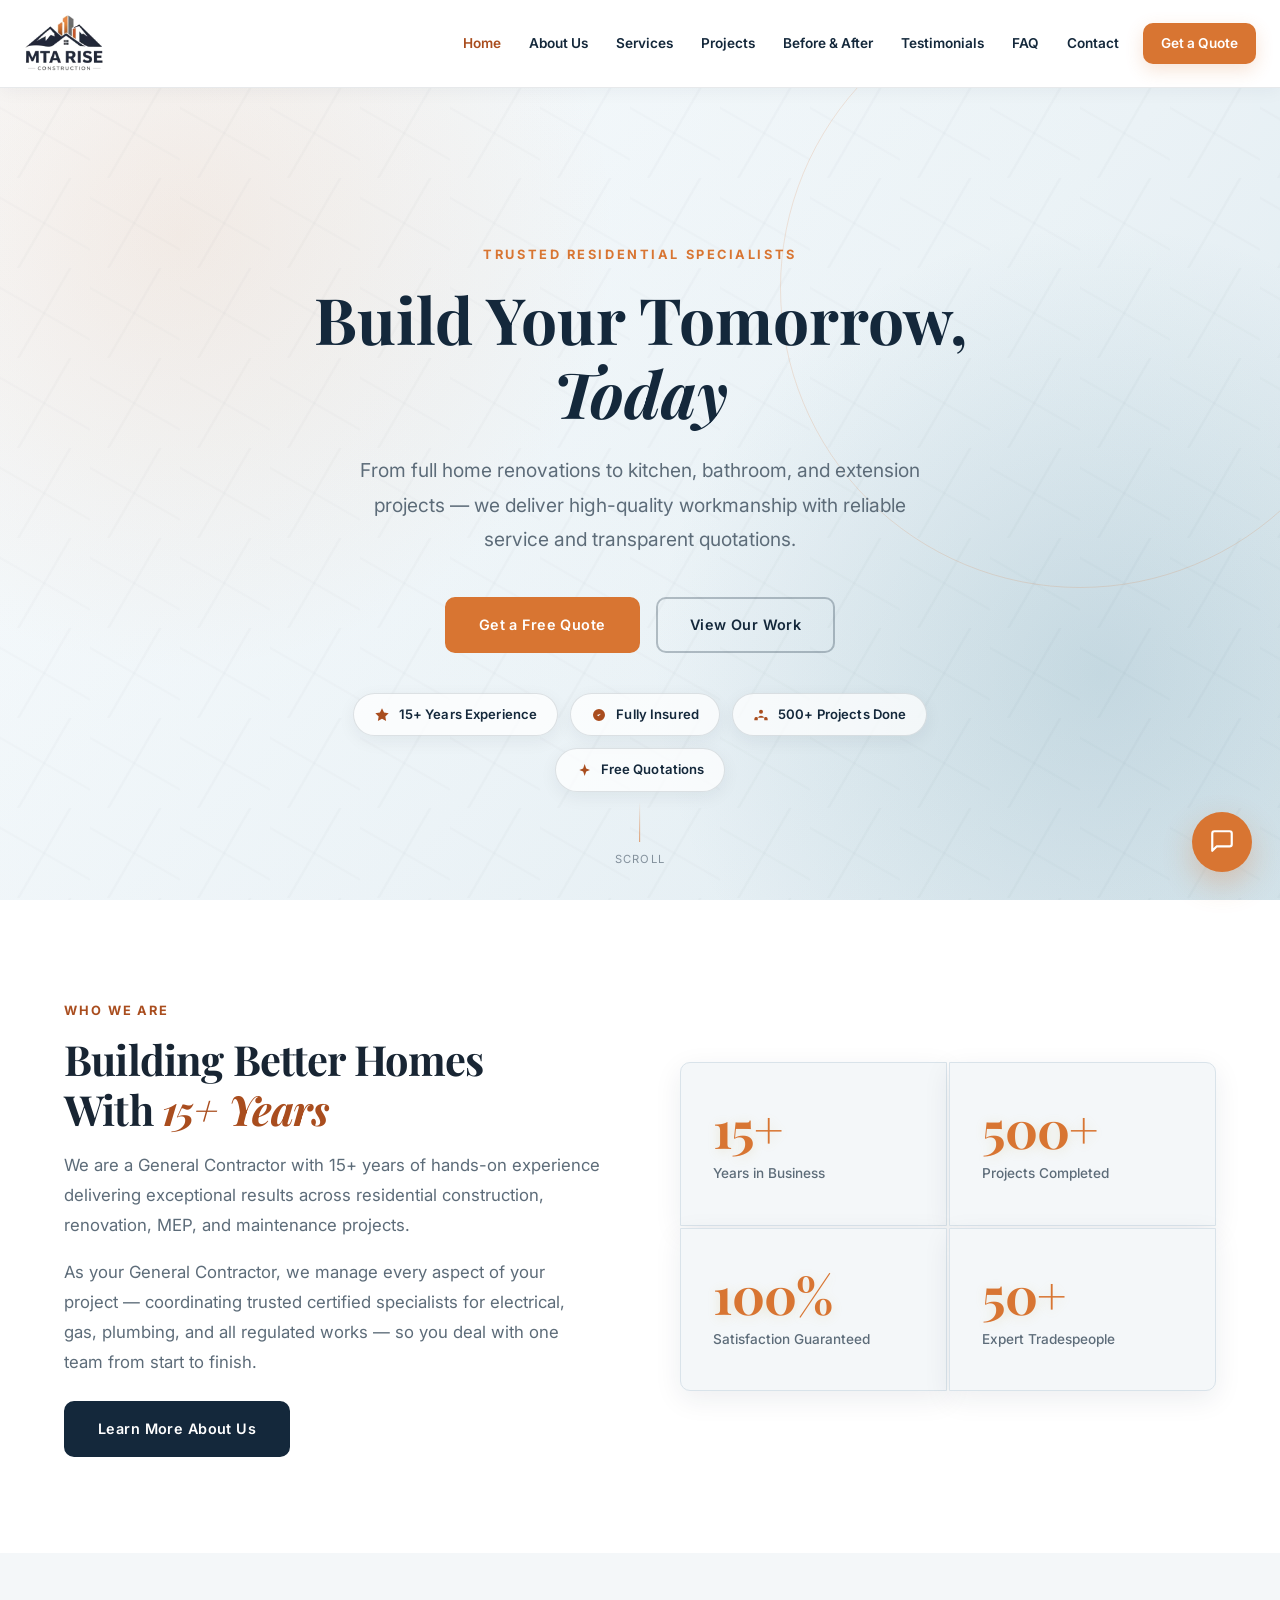
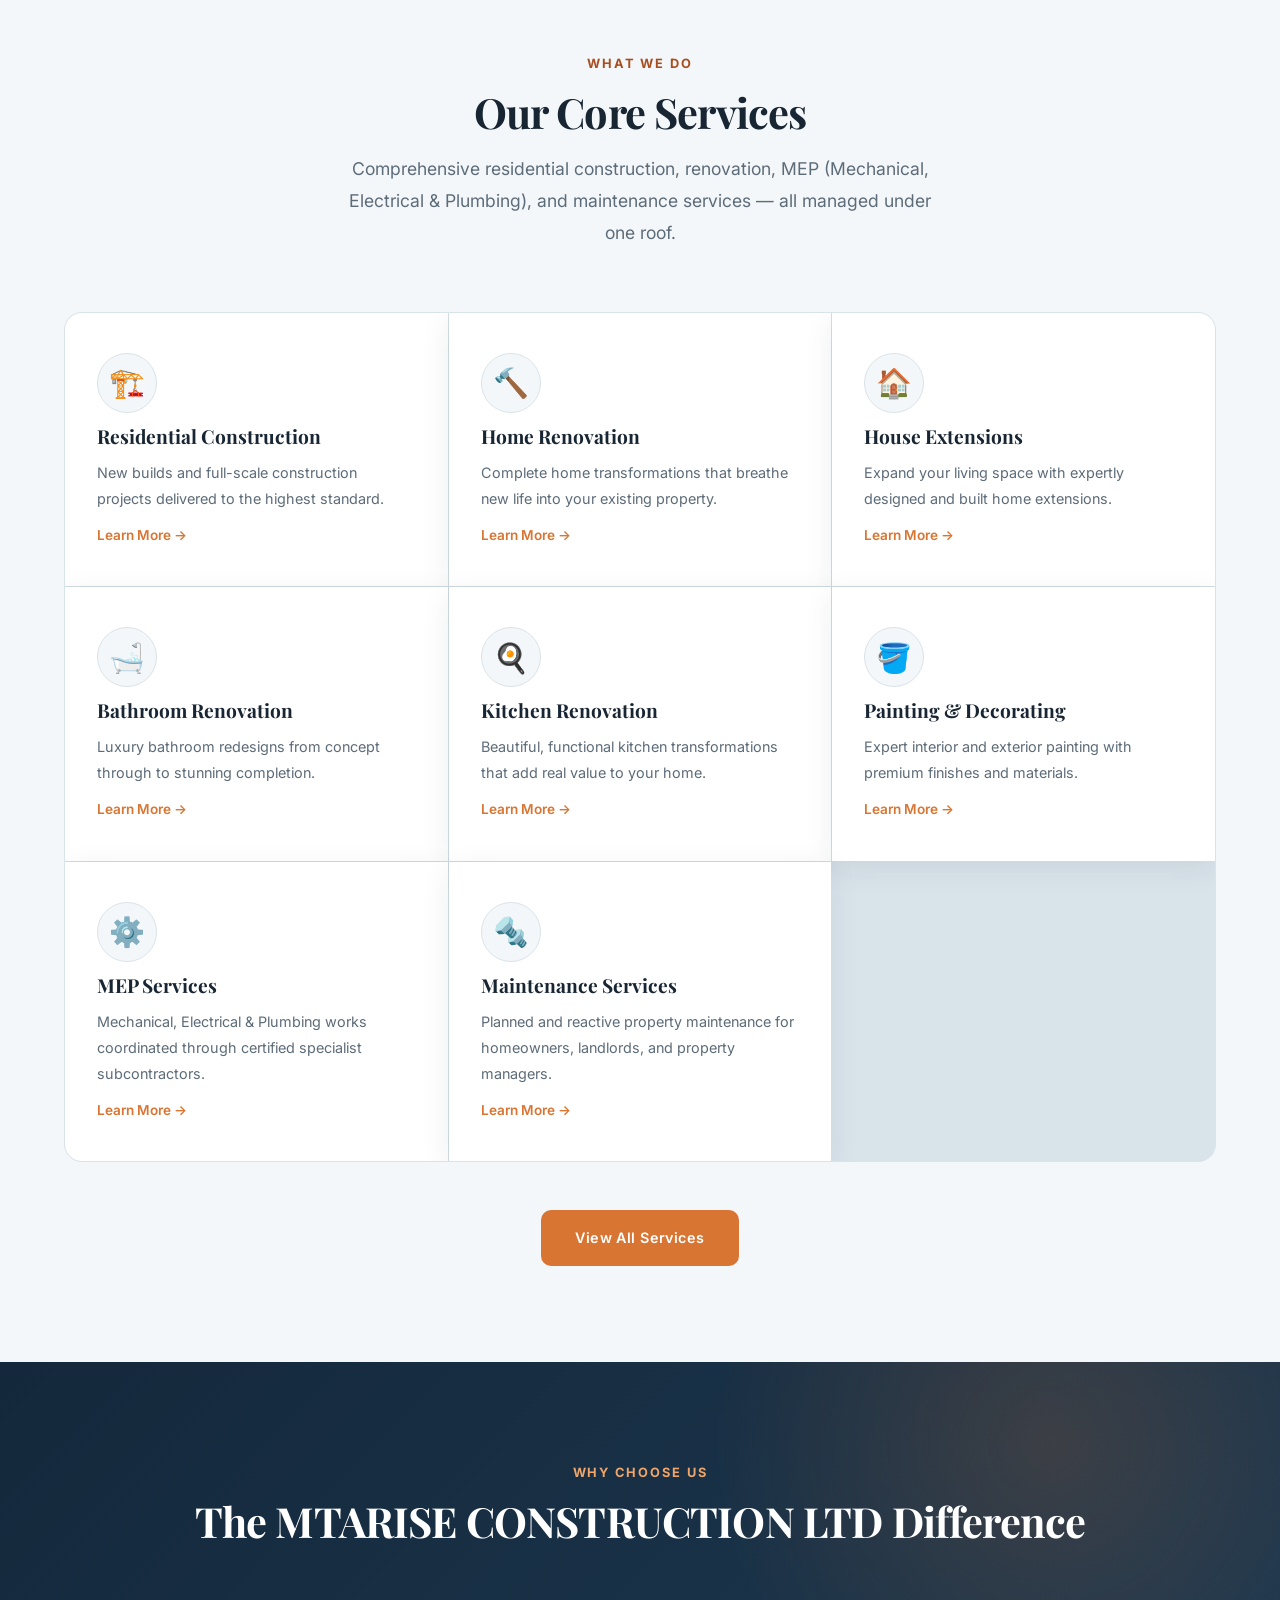
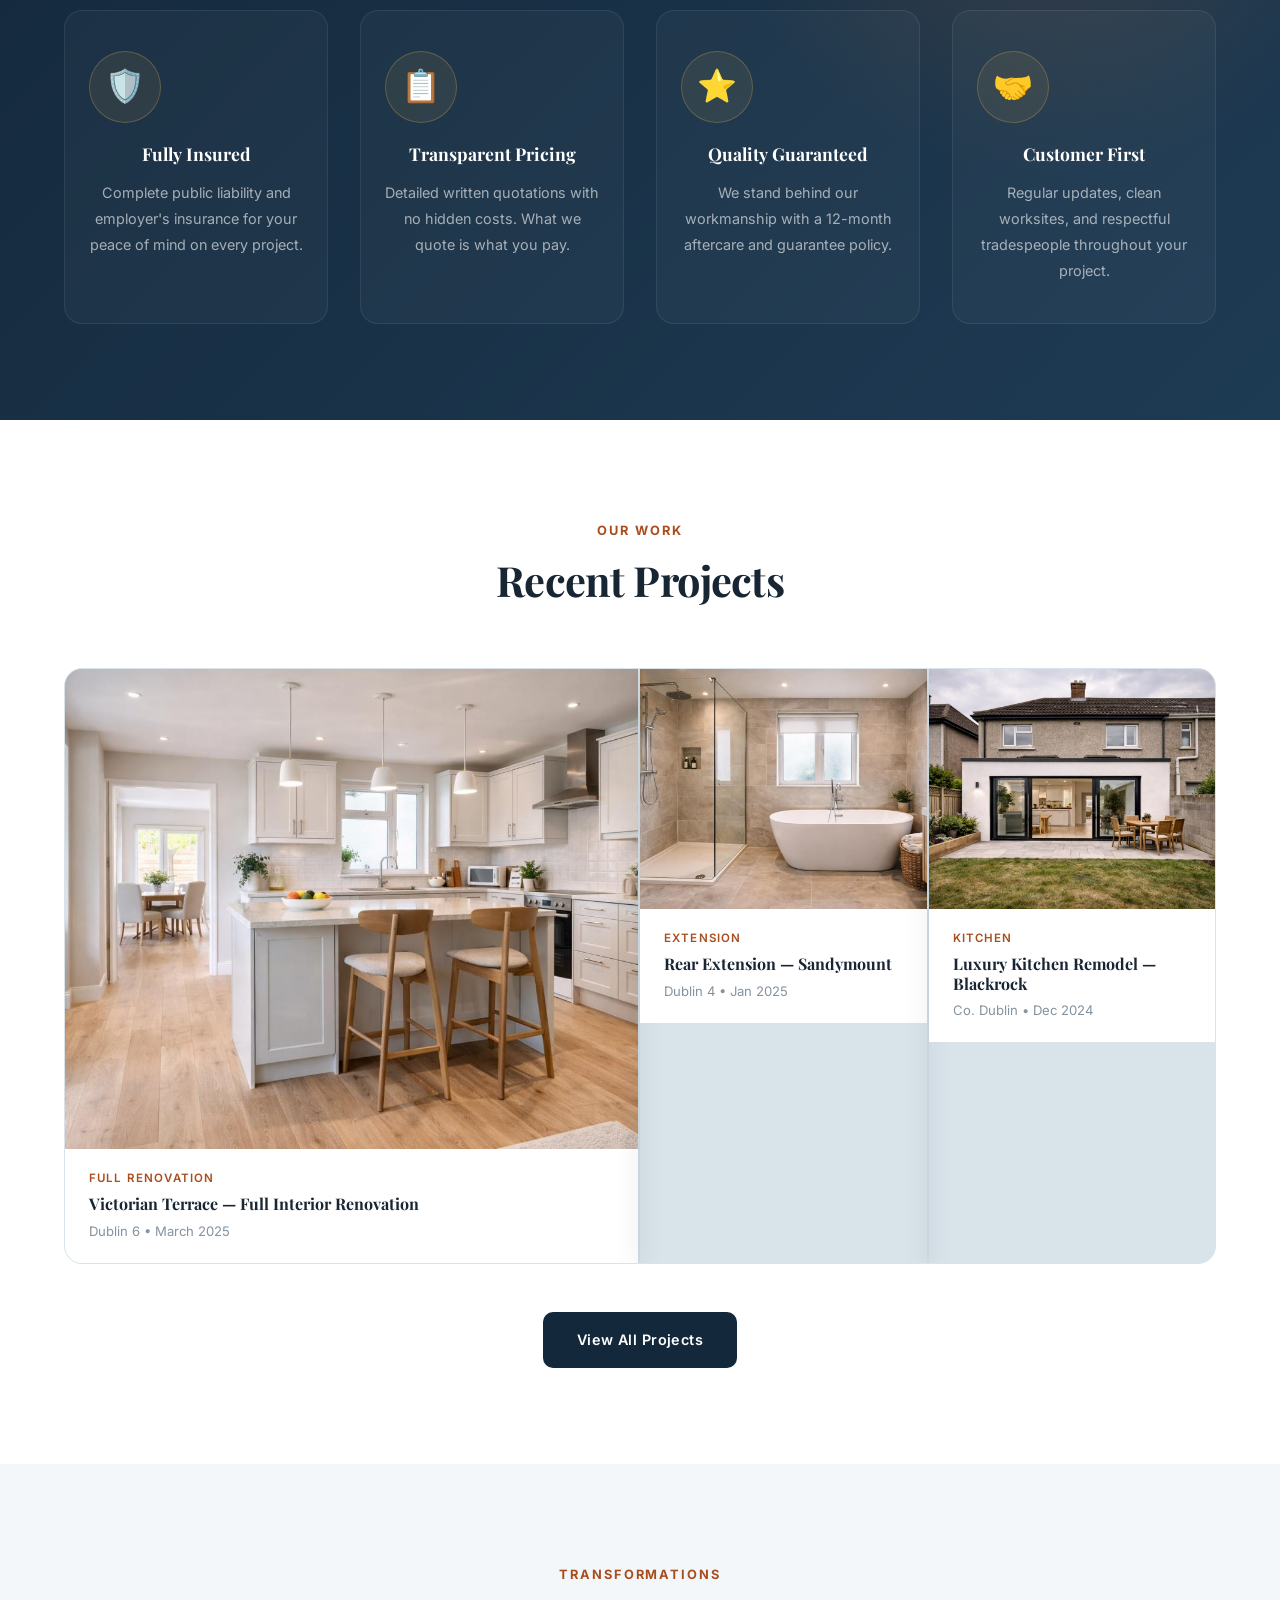
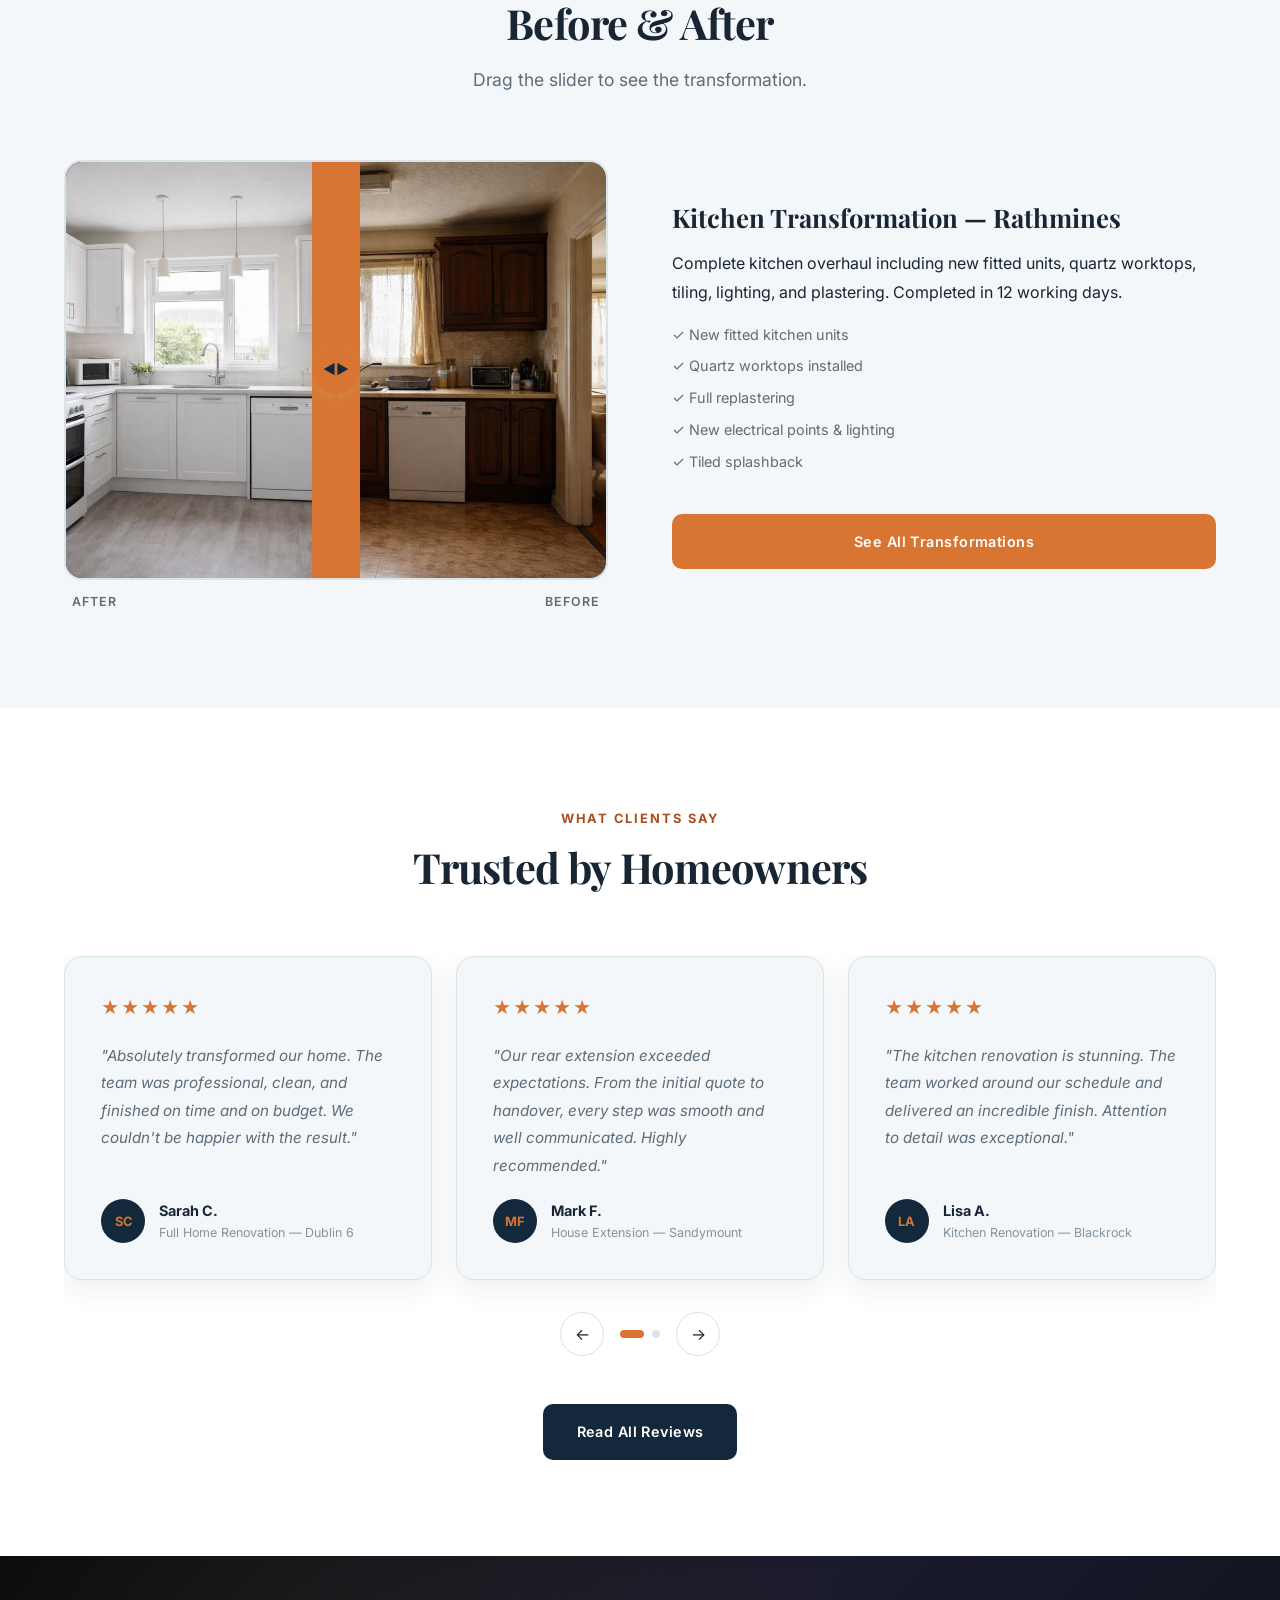
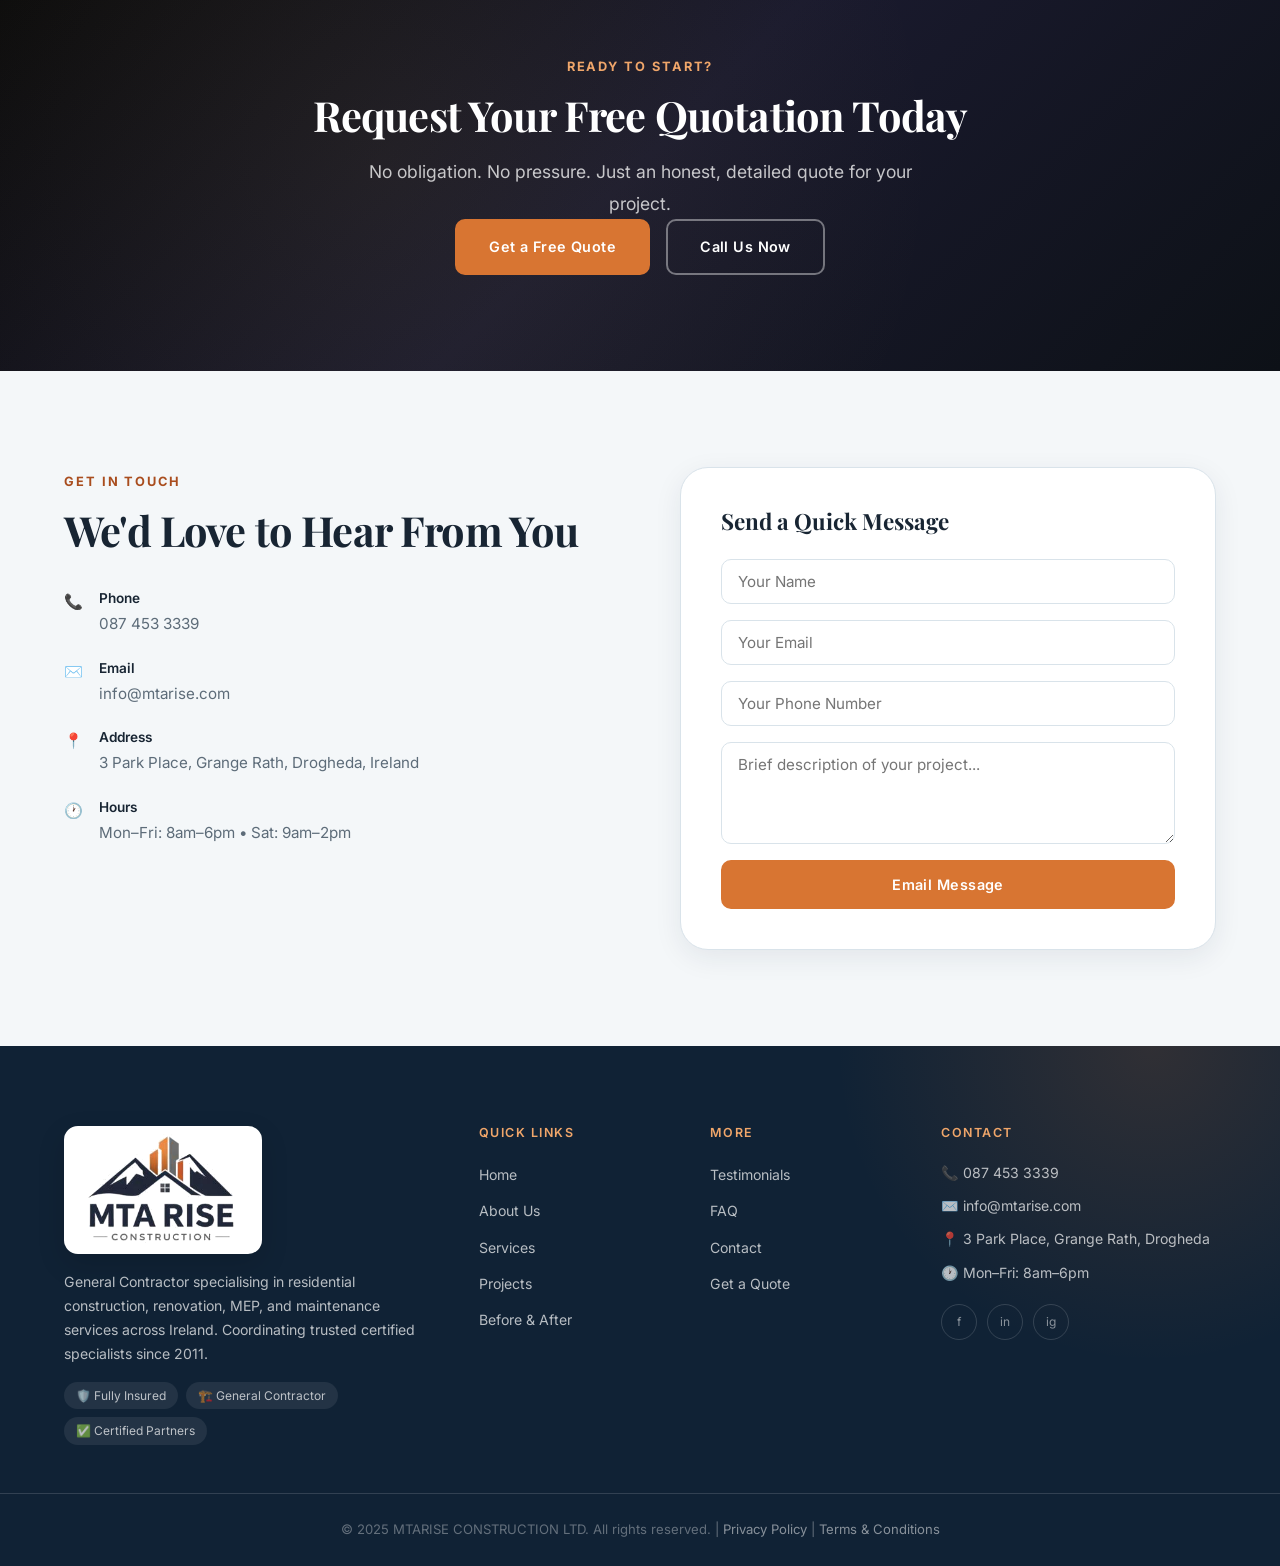
==== commit bef80355: "Add files via upload" ====
--- a/index.html
+++ b/index.html
@@ -14,9 +14,8 @@
 <div id="navBackdrop"></div>
 <nav id="navbar">
   <div class="nav-container">
-    <a href="index.html" class="nav-logo">
-      <div class="logo-mark">C</div>
-      <div class="logo-text"><span class="logo-name">MTARISE CONSTRUCTION LTD</span><span class="logo-tagline">Build Your Tomorrow Today</span></div>
+    <a href="index.html" class="nav-logo" aria-label="MTARISE Construction home">
+      <div class="logo-mark"><img src="images/mtarise-logo.png" alt="MTARISE Construction" /></div>
     </a>
     <button class="hamburger" id="hamburger" aria-label="Open menu"><span></span><span></span><span></span></button>
     <ul class="nav-links nav-desktop">
@@ -283,7 +282,7 @@
           <div class="form-group"><input type="email" placeholder="Your Email" required /></div>
           <div class="form-group"><input type="tel" placeholder="Your Phone Number" /></div>
           <div class="form-group"><textarea placeholder="Brief description of your project..." rows="4"></textarea></div>
-          <button type="submit" class="btn btn-gold full-width">Send Message</button>
+          <button type="submit" class="btn btn-gold full-width">Email Message</button>
         </form>
       </div>
     </div>
--- a/styles.css
+++ b/styles.css
@@ -5,27 +5,27 @@
 
 /* --- CSS Custom Properties --- */
 :root {
-  --gold:        #C9A84C;
-  --gold-light:  #E2C97E;
-  --gold-dark:   #A07830;
-  --dark:        #111111;
-  --dark-2:      #1E1E1E;
-  --dark-3:      #2D2D2D;
-  --charcoal:    #3A3A3A;
+  --gold:        #D87532;
+  --gold-light:  #F0A66A;
+  --gold-dark:   #A94D1E;
+  --dark:        #14283B;
+  --dark-2:      #1E3B54;
+  --dark-3:      #2C526E;
+  --charcoal:    #496174;
   --white:       #FFFFFF;
-  --warm:        #F8F5EF;
-  --warm-2:      #F0EBE0;
-  --text:        #1E1E1E;
-  --text-mid:    #555555;
-  --text-light:  #888888;
-  --border:      #E5E0D8;
-  --radius:      8px;
-  --radius-lg:   16px;
-  --radius-xl:   24px;
-  --shadow:      0 4px 24px rgba(0,0,0,0.08);
-  --shadow-lg:   0 12px 48px rgba(0,0,0,0.12);
-  --shadow-gold: 0 8px 32px rgba(201,168,76,0.25);
-  --nav-h:       72px;
+  --warm:        #F4F7F9;
+  --warm-2:      #E8EFF4;
+  --text:        #182533;
+  --text-mid:    #5D6C79;
+  --text-light:  #8493A0;
+  --border:      #D9E3EA;
+  --radius:      10px;
+  --radius-lg:   18px;
+  --radius-xl:   28px;
+  --shadow:      0 8px 28px rgba(20,40,59,0.08);
+  --shadow-lg:   0 18px 60px rgba(20,40,59,0.14);
+  --shadow-gold: 0 10px 30px rgba(216,117,50,0.26);
+  --nav-h:       88px;
   --transition:  0.3s cubic-bezier(0.4, 0, 0.2, 1);
 }
 
@@ -1212,3 +1212,221 @@
   #chatbot { bottom: 16px; right: 16px; }
   .chat-window { width: calc(100vw - 32px); right: 0; }
 }
+
+/* ===================================================
+   PREMIUM LIGHT REFRESH
+   =================================================== */
+body {
+  background: var(--white);
+}
+
+#navbar {
+  height: var(--nav-h);
+  background: rgba(255,255,255,0.94);
+  border-bottom: 1px solid rgba(20,40,59,0.10);
+  box-shadow: 0 2px 18px rgba(20,40,59,0.05);
+}
+#navbar.scrolled {
+  box-shadow: 0 10px 32px rgba(20,40,59,0.12);
+}
+.nav-container { max-width: 1320px; }
+.nav-logo { color: var(--dark); }
+.logo-mark {
+  width: 82px;
+  height: 82px;
+  background: url('images/mtarise-logo.png') center / contain no-repeat;
+  border-radius: 0;
+  box-shadow: none;
+  color: transparent;
+  font-size: 0;
+}
+.logo-text { display: none; }
+#navbar .logo-mark { background: none; }
+#navbar .logo-mark > img { width: 100%; height: 100%; object-fit: contain; }
+.nav-links a {
+  color: var(--dark);
+  font-weight: 600;
+}
+.nav-links a:hover {
+  color: var(--gold-dark);
+  background: rgba(216,117,50,0.08);
+}
+.nav-links a.active-link { color: var(--gold-dark); }
+.nav-links .nav-cta {
+  background: var(--gold);
+  color: var(--white) !important;
+  box-shadow: 0 6px 18px rgba(216,117,50,0.20);
+}
+.nav-links .nav-cta:hover {
+  background: var(--gold-dark);
+  color: var(--white) !important;
+}
+.hamburger span { background: var(--dark); }
+.nav-mobile {
+  background: rgba(255,255,255,0.98);
+  box-shadow: 0 18px 35px rgba(20,40,59,0.10);
+}
+.nav-mobile a,
+.nav-mobile a:hover,
+.nav-mobile a:active { color: var(--dark); }
+.nav-mobile a:hover,
+.nav-mobile a:active { background: rgba(216,117,50,0.08); }
+.nav-mobile .nav-cta,
+.nav-mobile .nav-cta:hover { color: var(--white) !important; background: var(--gold); }
+
+.page-hero,
+.page-hero.bg-dark {
+  background:
+    radial-gradient(circle at 90% 10%, rgba(216,117,50,0.24), transparent 32%),
+    linear-gradient(125deg, #14283B 0%, #244B67 62%, #39718A 100%);
+  border-bottom: 1px solid rgba(255,255,255,0.10);
+}
+.section.bg-dark,
+.cta-banner.bg-dark {
+  background:
+    radial-gradient(circle at 82% 12%, rgba(216,117,50,0.18), transparent 28%),
+    linear-gradient(135deg, #14283B 0%, #1E3B54 100%);
+}
+.section-title { letter-spacing: -0.02em; }
+.section-eyebrow { color: var(--gold-dark); }
+.section-eyebrow.light { color: var(--gold-light); }
+.section-title em { color: var(--gold-dark); }
+.section-title.light em { color: var(--gold-light); }
+
+.hero {
+  min-height: calc(100vh - var(--nav-h));
+  padding-top: calc(var(--nav-h) + 36px);
+}
+.hero-bg {
+  background:
+    radial-gradient(circle at 14% 18%, rgba(216,117,50,0.13), transparent 34%),
+    radial-gradient(circle at 86% 72%, rgba(50,114,140,0.18), transparent 36%),
+    linear-gradient(135deg, #F8FBFD 0%, #EAF2F6 56%, #DCE9EF 100%);
+}
+.hero-bg::before {
+  background-image:
+    linear-gradient(120deg, transparent 0 48%, rgba(20,40,59,0.035) 49% 50%, transparent 51%),
+    linear-gradient(30deg, transparent 0 48%, rgba(20,40,59,0.025) 49% 50%, transparent 51%);
+  background-size: 90px 90px;
+  opacity: 0.7;
+}
+.hero-bg::after { border-color: rgba(216,117,50,0.18); }
+.hero-overlay { background: linear-gradient(90deg, rgba(248,251,253,0.16), rgba(248,251,253,0.02)); }
+.hero-title { color: var(--dark); }
+.hero-subtitle { color: var(--text-mid); }
+.hero .btn-outline {
+  color: var(--dark);
+  border-color: rgba(20,40,59,0.28);
+}
+.hero .btn-outline:hover {
+  background: rgba(20,40,59,0.08);
+  border-color: var(--dark);
+}
+.hero-trust { margin-top: 40px; }
+.trust-pill {
+  color: var(--dark);
+  background: rgba(255,255,255,0.72);
+  border-color: rgba(20,40,59,0.13);
+  box-shadow: 0 5px 18px rgba(20,40,59,0.06);
+}
+.trust-pill:hover { background: var(--white); border-color: rgba(216,117,50,0.48); }
+.trust-pill svg { color: var(--gold-dark); filter: none; }
+.hero-scroll-hint { color: rgba(20,40,59,0.48); }
+.scroll-line { background: linear-gradient(to bottom, transparent, rgba(216,117,50,0.72)); }
+
+.stat-card,
+.service-card,
+.testimonial-card,
+.testi-full-card,
+.sidebar-card,
+.contact-form,
+.quote-form {
+  box-shadow: var(--shadow);
+}
+.service-card:hover {
+  background: var(--dark);
+  box-shadow: var(--shadow-lg);
+}
+.service-card:hover .service-icon {
+  background: rgba(216,117,50,0.16);
+  border-color: var(--gold-light);
+}
+.project-card { box-shadow: var(--shadow); }
+.project-card:hover { box-shadow: var(--shadow-lg); }
+.project-tag { color: var(--gold-dark); }
+.ba-after { border-right-color: var(--gold); }
+.ba-handle-line { background: var(--gold); }
+.ba-handle { background: var(--gold); color: var(--white); }
+.slider-dot.active { background: var(--gold); }
+
+.cta-banner {
+  background:
+    radial-gradient(circle at 78% 20%, rgba(216,117,50,0.20), transparent 32%),
+    linear-gradient(135deg, #14283B 0%, #2D5D78 100%);
+}
+.btn-gold { background: var(--gold); border-color: var(--gold); color: var(--white); }
+.btn-gold:hover { background: var(--gold-dark); border-color: var(--gold-dark); color: var(--white); }
+.btn-dark { background: var(--dark); border-color: var(--dark); }
+.btn-dark:hover { background: var(--dark-2); }
+
+.site-footer {
+  background:
+    radial-gradient(circle at 90% 0%, rgba(216,117,50,0.16), transparent 25%),
+    #102235;
+}
+.footer-logo {
+  width: fit-content;
+  padding: 8px 12px;
+  border-radius: 14px;
+  background: var(--white);
+  box-shadow: 0 10px 28px rgba(0,0,0,0.14);
+}
+.footer-logo .logo-mark { width: 174px; height: 112px; }
+.footer-brand p,
+.footer-contact-item,
+.footer-contact-item a,
+.footer-links-col a { color: rgba(255,255,255,0.70); }
+.footer-links-col h4,
+.footer-contact-col h4 { color: var(--gold-light); }
+.footer-links-col a:hover,
+.footer-contact-item a:hover { color: var(--white); }
+.footer-trust-badges span { color: rgba(255,255,255,0.70); background: rgba(255,255,255,0.08); }
+.footer-bottom { border-top-color: rgba(255,255,255,0.14); }
+
+input:focus, select:focus, textarea:focus,
+button:focus-visible, a:focus-visible {
+  outline: 3px solid rgba(216,117,50,0.35);
+  outline-offset: 3px;
+}
+
+#chatToggle { background: var(--gold); color: var(--white); box-shadow: 0 12px 30px rgba(216,117,50,0.30); }
+#chatToggle:hover { background: var(--gold-dark); }
+.chat-header { background: var(--dark); }
+.chat-header-avatar {
+  background: var(--white) url('images/mtarise-logo.png') center / contain no-repeat;
+  color: transparent;
+}
+.chat-quote-link {
+  display: inline-flex;
+  align-items: center;
+  padding: 10px 14px;
+  border-radius: 8px;
+  background: var(--gold);
+  color: var(--white) !important;
+  font-weight: 700;
+}
+.chat-quote-link:hover { background: var(--gold-dark); }
+
+@media (max-width: 900px) {
+  :root { --nav-h: 78px; }
+  .logo-mark { width: 70px; height: 70px; }
+}
+@media (max-width: 600px) {
+  :root { --nav-h: 74px; }
+  .nav-container { padding: 0 16px; }
+  .logo-mark { width: 64px; height: 64px; }
+  .hero { min-height: 780px; padding-top: calc(var(--nav-h) + 24px); }
+  .hero-title { font-size: clamp(2.2rem, 12vw, 3.3rem); }
+  .section-header { margin-bottom: 42px; }
+  .footer-logo .logo-mark { width: 146px; height: 96px; }
+}
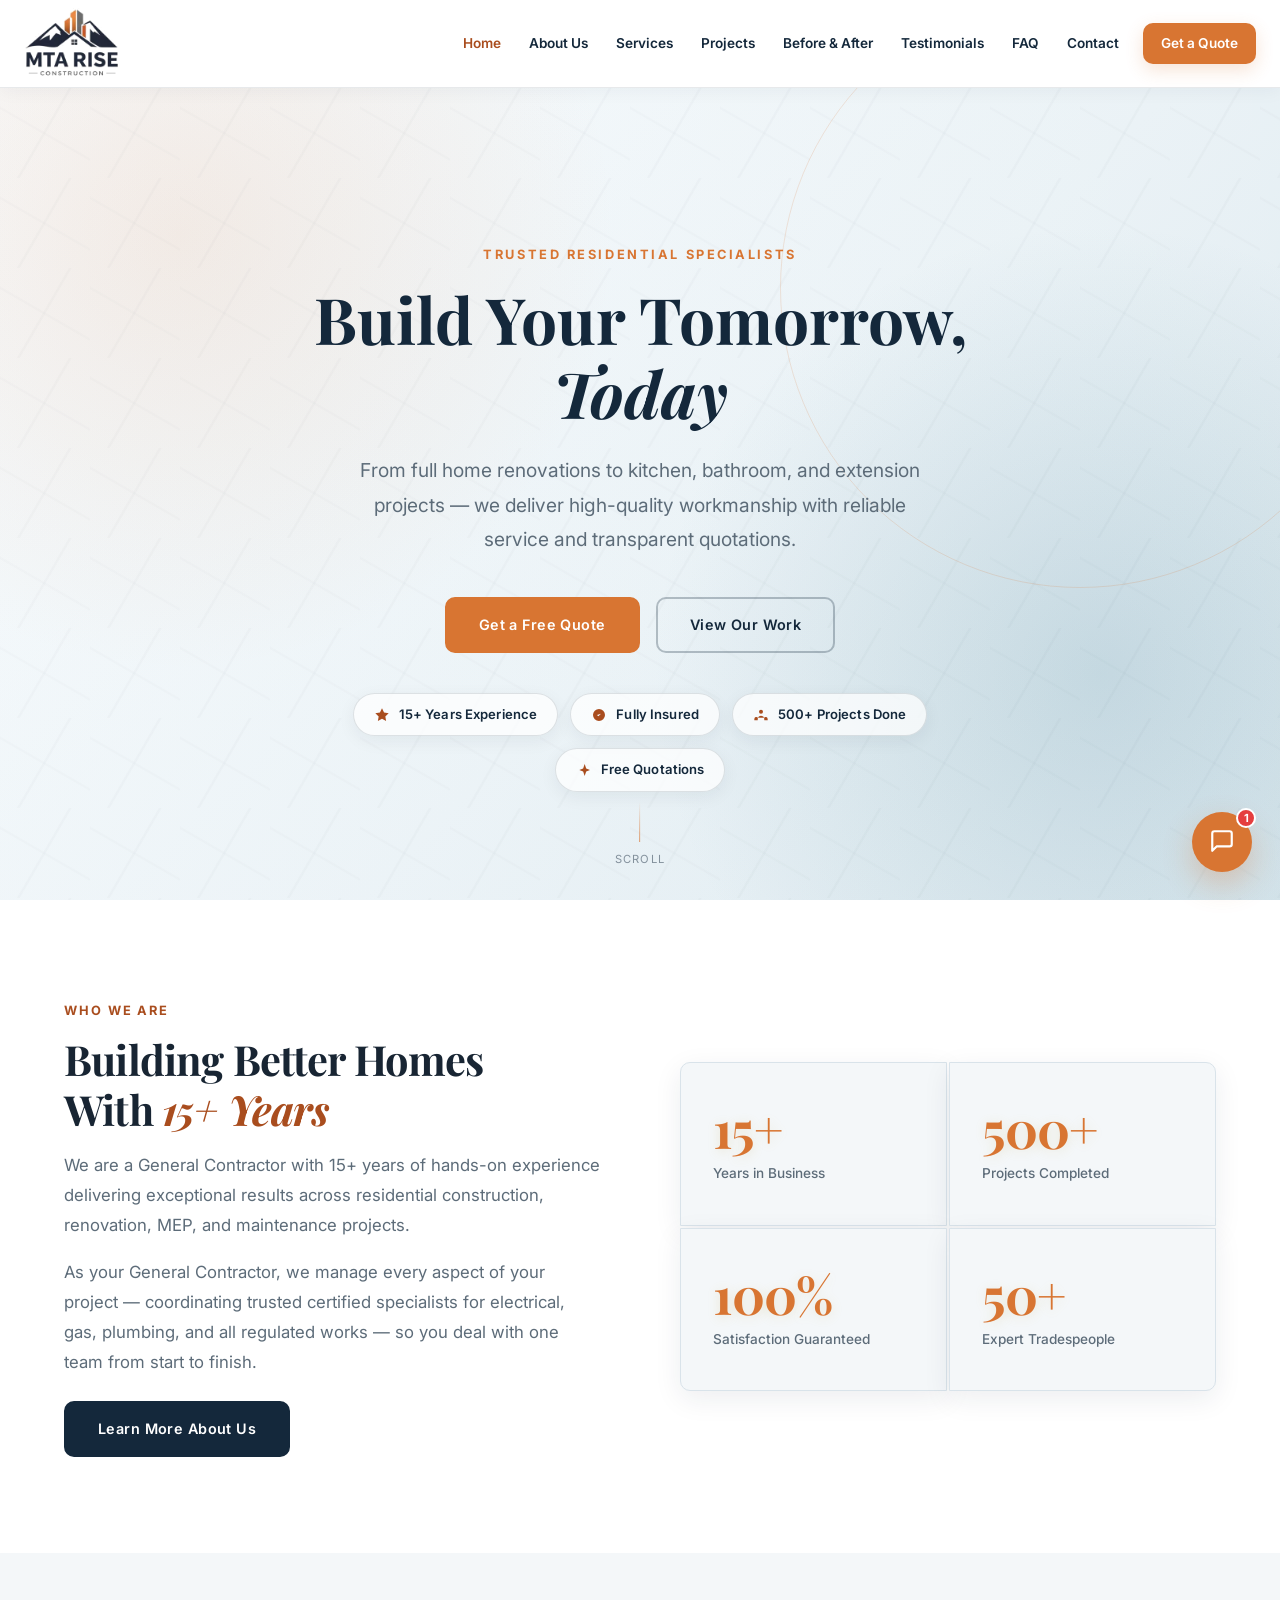
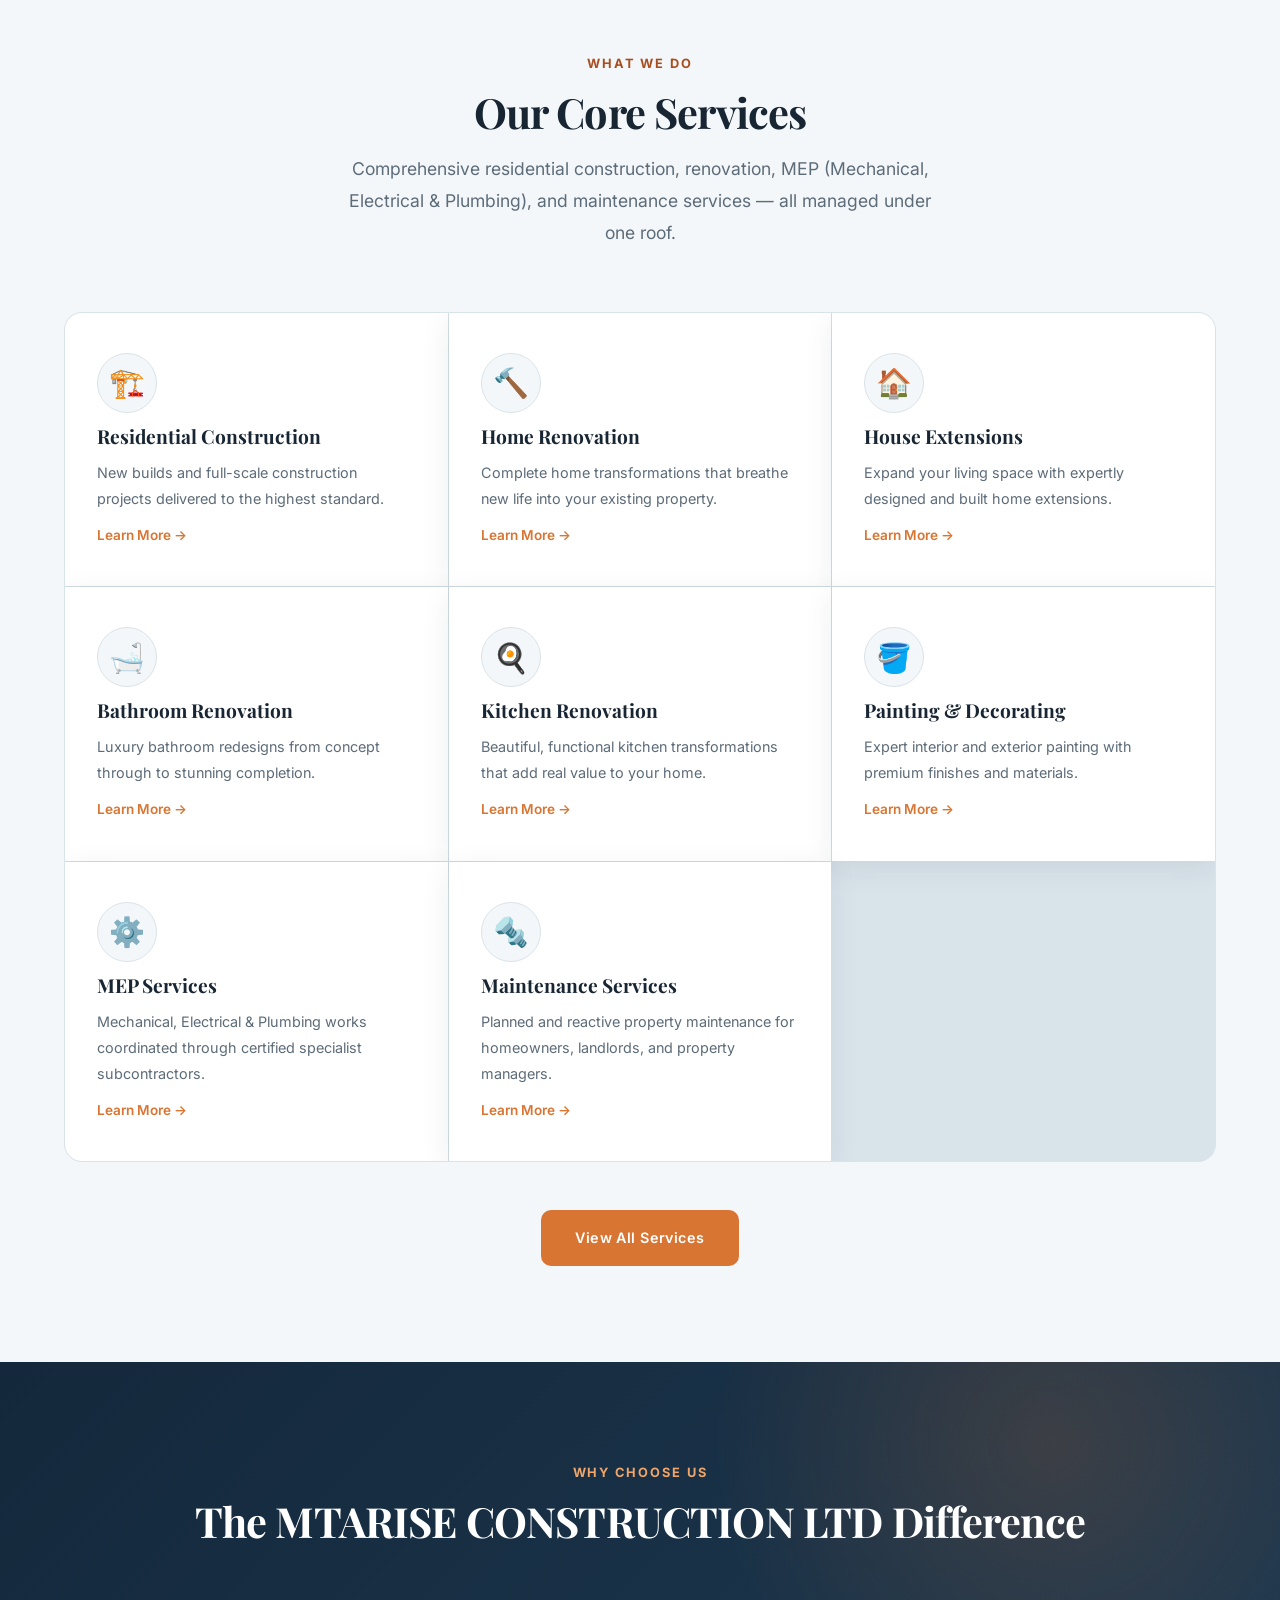
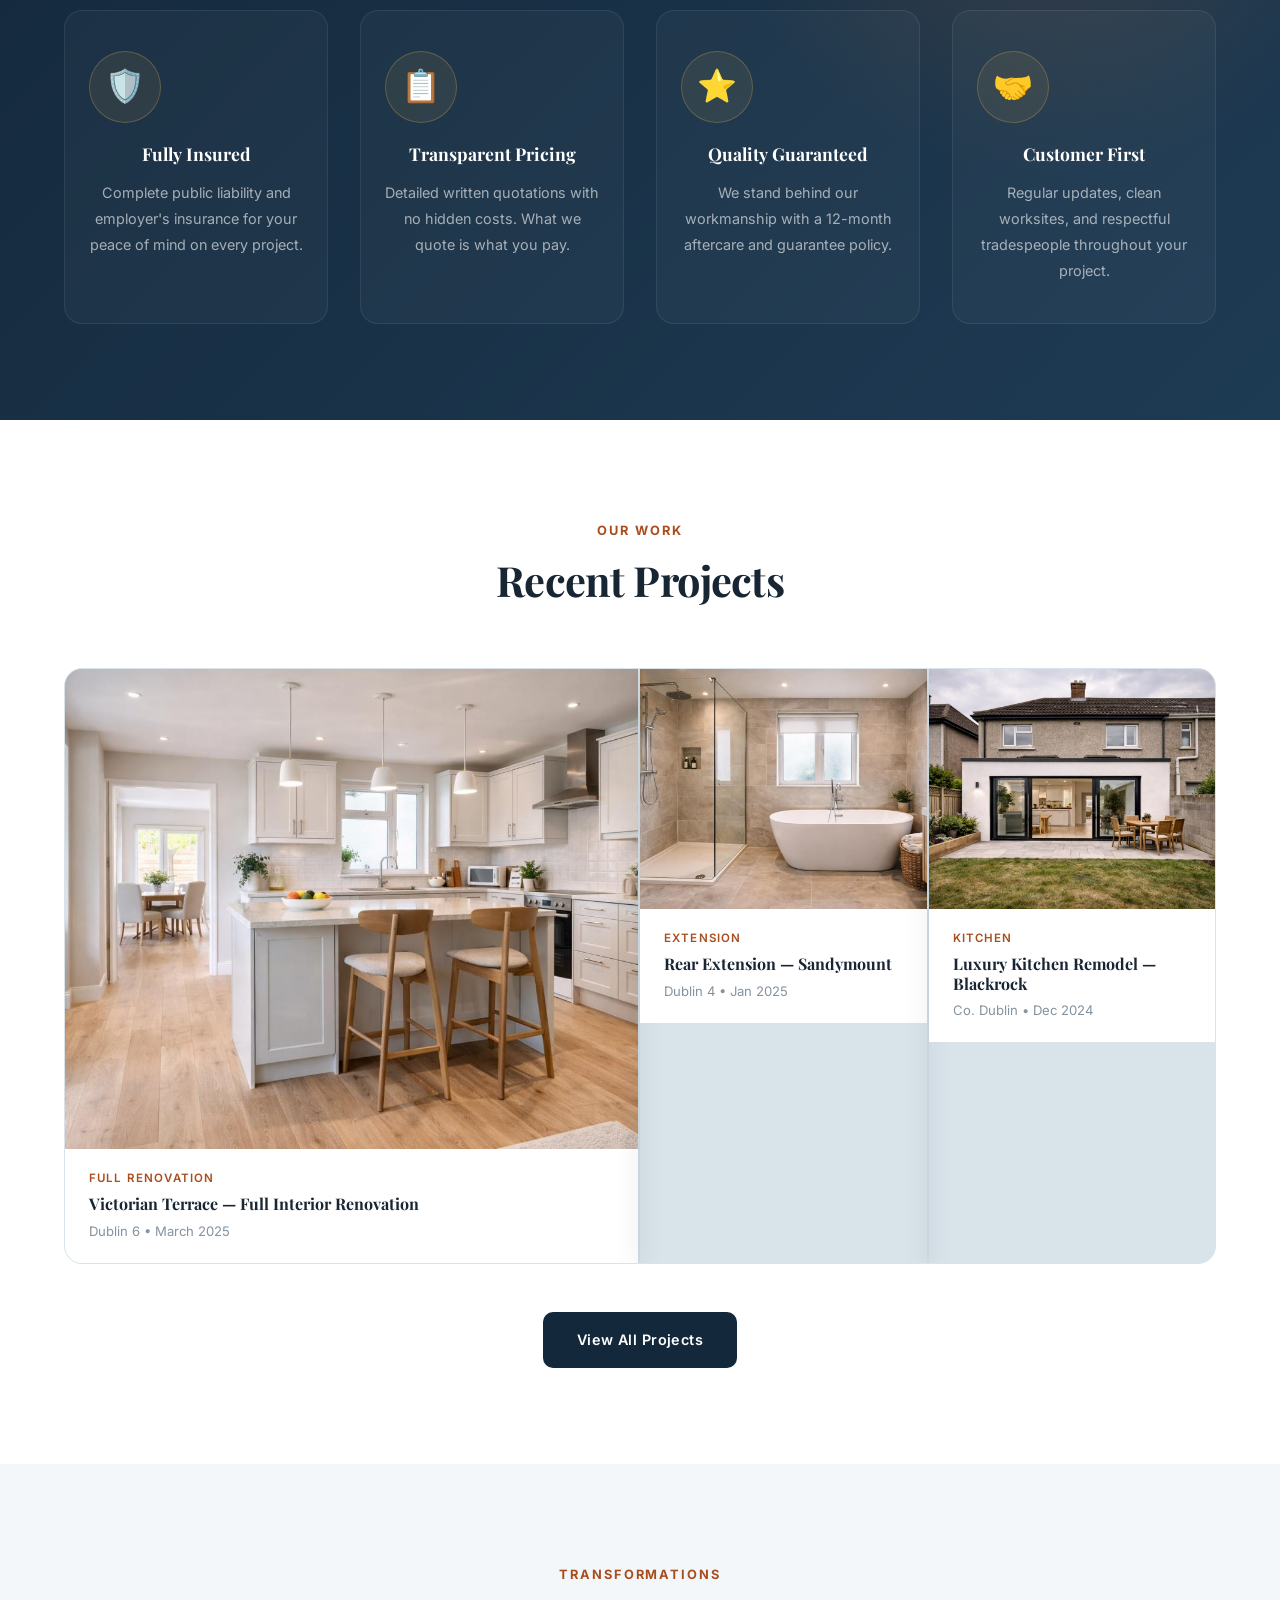
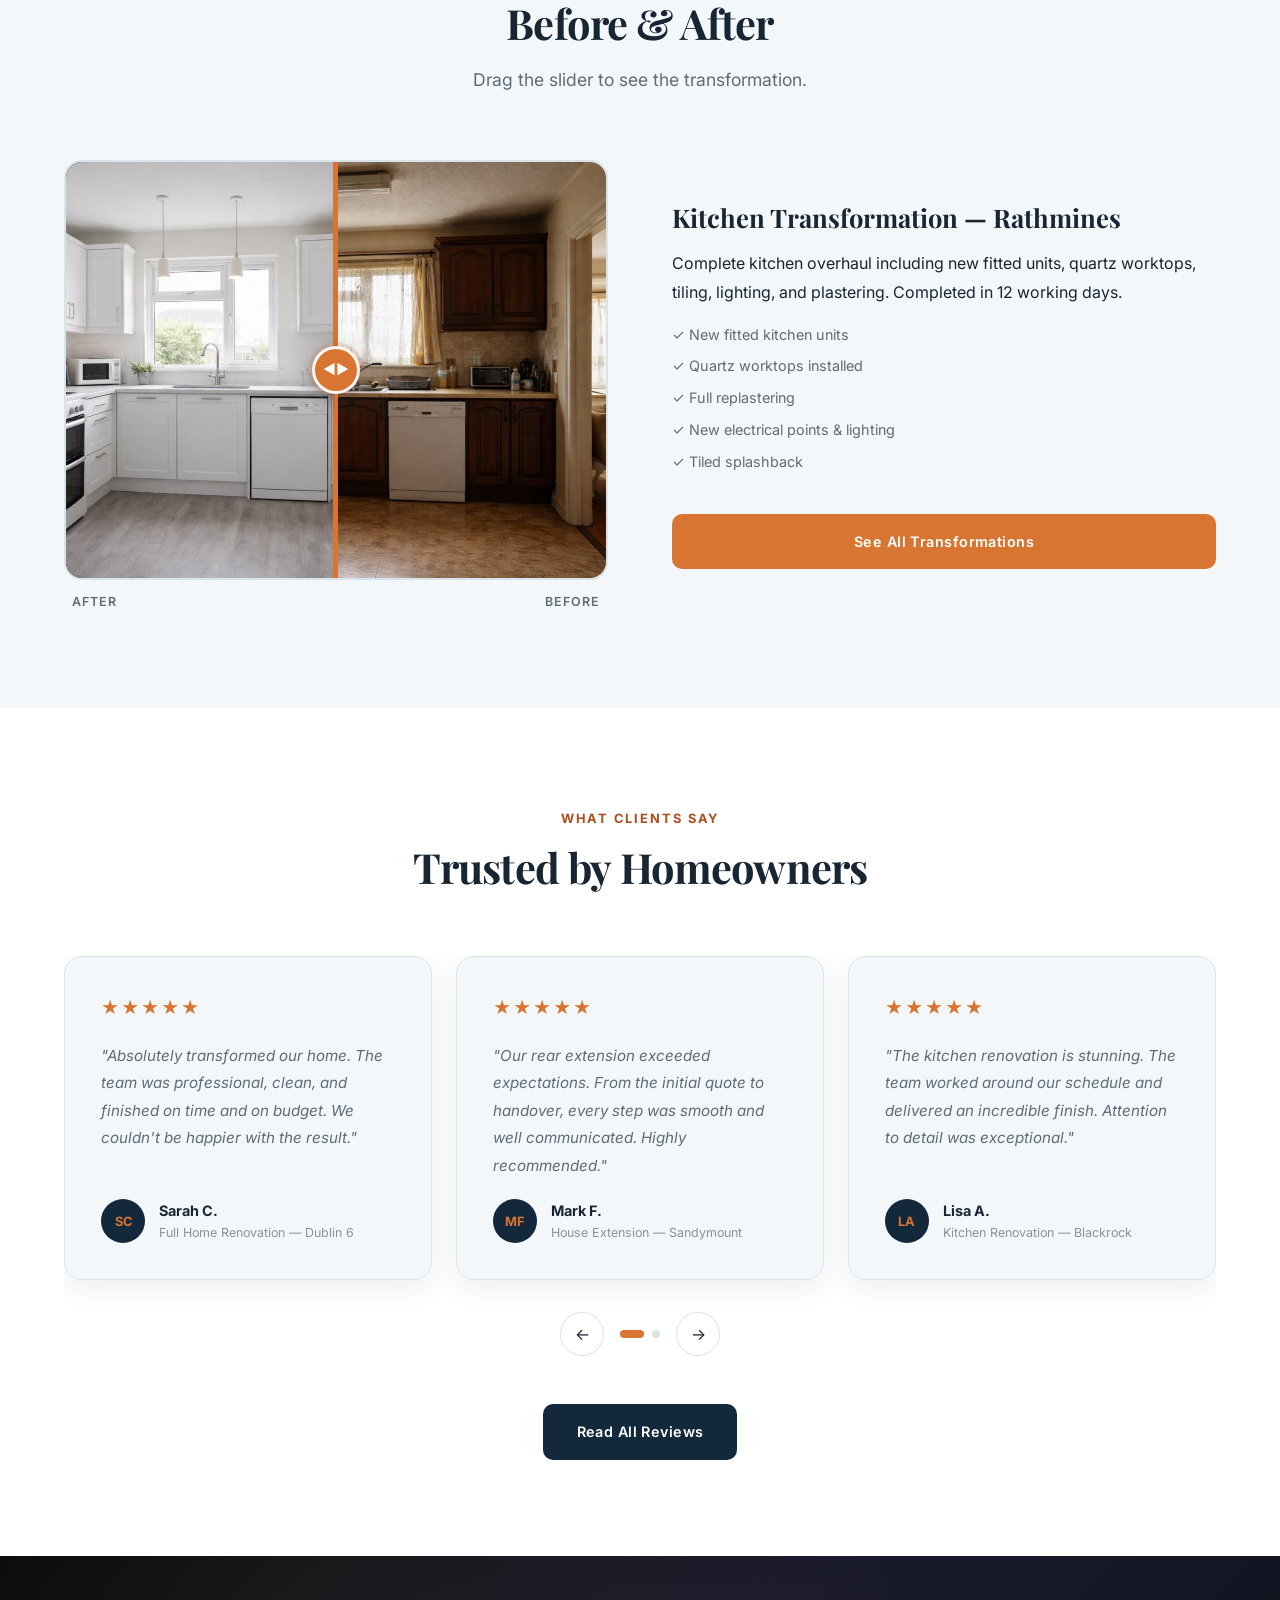
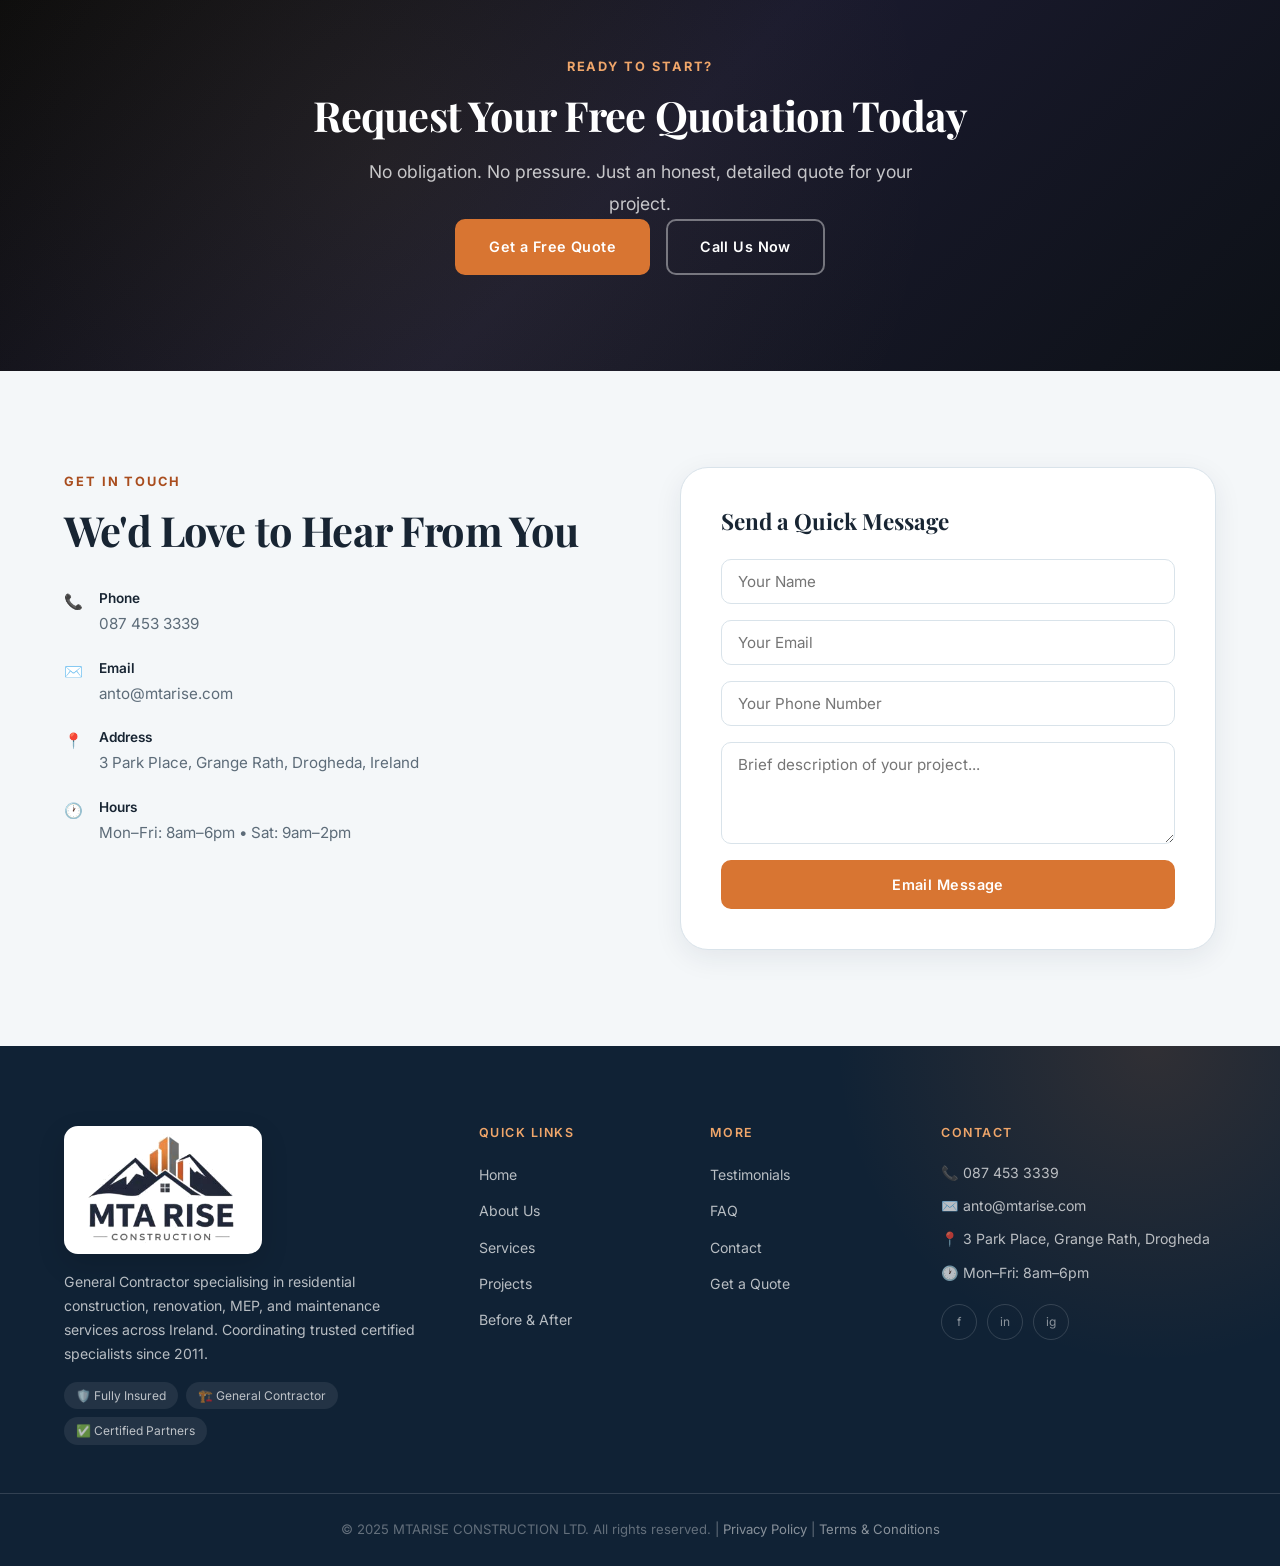
==== commit 8374f109: "Add files via upload" ====
--- a/index.html
+++ b/index.html
@@ -270,7 +270,7 @@
         <h2 class="section-title">We'd Love to Hear From You</h2>
         <div class="contact-items">
           <div class="contact-item"><span class="contact-icon">📞</span><div><strong>Phone</strong><a href="tel:0874533339">087 453 3339</a></div></div>
-          <div class="contact-item"><span class="contact-icon">✉️</span><div><strong>Email</strong><a href="mailto:info@mtarise.com">info@mtarise.com</a></div></div>
+          <div class="contact-item"><span class="contact-icon">✉️</span><div><strong>Email</strong><a href="mailto:anto@mtarise.com">anto@mtarise.com</a></div></div>
           <div class="contact-item"><span class="contact-icon">📍</span><div><strong>Address</strong><span>3 Park Place, Grange Rath, Drogheda, Ireland</span></div></div>
           <div class="contact-item"><span class="contact-icon">🕐</span><div><strong>Hours</strong><span>Mon–Fri: 8am–6pm &bull; Sat: 9am–2pm</span></div></div>
         </div>
@@ -302,7 +302,7 @@
     <div class="footer-links-col"><h4>More</h4><ul><li><a href="testimonials.html">Testimonials</a></li><li><a href="faq.html">FAQ</a></li><li><a href="contact.html">Contact</a></li><li><a href="quote.html">Get a Quote</a></li></ul></div>
     <div class="footer-contact-col"><h4>Contact</h4>
       <div class="footer-contact-item"><a href="tel:0874533339">📞 087 453 3339</a></div>
-      <div class="footer-contact-item"><a href="mailto:info@mtarise.com">✉️ info@mtarise.com</a></div>
+      <div class="footer-contact-item"><a href="mailto:anto@mtarise.com">✉️ anto@mtarise.com</a></div>
       <div class="footer-contact-item">📍 3 Park Place, Grange Rath, Drogheda</div>
       <div class="footer-contact-item">🕐 Mon–Fri: 8am–6pm</div>
       <div class="footer-social"><a href="#" class="fsocial">f</a><a href="#" class="fsocial">in</a><a href="#" class="fsocial">ig</a></div>
--- a/styles.css
+++ b/styles.css
@@ -445,7 +445,7 @@
 .ba-slider {
   position: relative; height: 420px; overflow: hidden;
   border-radius: var(--radius-lg); cursor: ew-resize;
-  user-select: none; border: 2px solid var(--border);
+  user-select: none; touch-action: none; border: 2px solid var(--border);
 }
 .ba-full-item .ba-slider { height: 500px; }
 .ba-before, .ba-after {
@@ -1232,8 +1232,8 @@
 .nav-container { max-width: 1320px; }
 .nav-logo { color: var(--dark); }
 .logo-mark {
-  width: 82px;
-  height: 82px;
+  width: 98px;
+  height: 76px;
   background: url('images/mtarise-logo.png') center / contain no-repeat;
   border-radius: 0;
   box-shadow: none;
@@ -1356,7 +1356,13 @@
 .project-tag { color: var(--gold-dark); }
 .ba-after { border-right-color: var(--gold); }
 .ba-handle-line { background: var(--gold); }
-.ba-handle { background: var(--gold); color: var(--white); }
+.ba-handle { background: transparent; color: var(--white); }
+.ba-handle-circle {
+  background: var(--gold);
+  color: var(--white);
+  border: 3px solid rgba(255,255,255,0.92);
+  box-shadow: 0 6px 20px rgba(20,40,59,0.28), 0 0 0 4px rgba(216,117,50,0.18);
+}
 .slider-dot.active { background: var(--gold); }
 
 .cta-banner {
@@ -1417,14 +1423,17 @@
 }
 .chat-quote-link:hover { background: var(--gold-dark); }
 
+.success-actions { display: flex; flex-wrap: wrap; gap: 12px; align-items: center; }
+.attachment-note { display: block; max-width: 620px; margin-top: 12px; color: var(--text-light); line-height: 1.6; }
+
 @media (max-width: 900px) {
   :root { --nav-h: 78px; }
-  .logo-mark { width: 70px; height: 70px; }
+  .logo-mark { width: 86px; height: 68px; }
 }
 @media (max-width: 600px) {
   :root { --nav-h: 74px; }
   .nav-container { padding: 0 16px; }
-  .logo-mark { width: 64px; height: 64px; }
+  .logo-mark { width: 78px; height: 62px; }
   .hero { min-height: 780px; padding-top: calc(var(--nav-h) + 24px); }
   .hero-title { font-size: clamp(2.2rem, 12vw, 3.3rem); }
   .section-header { margin-bottom: 42px; }
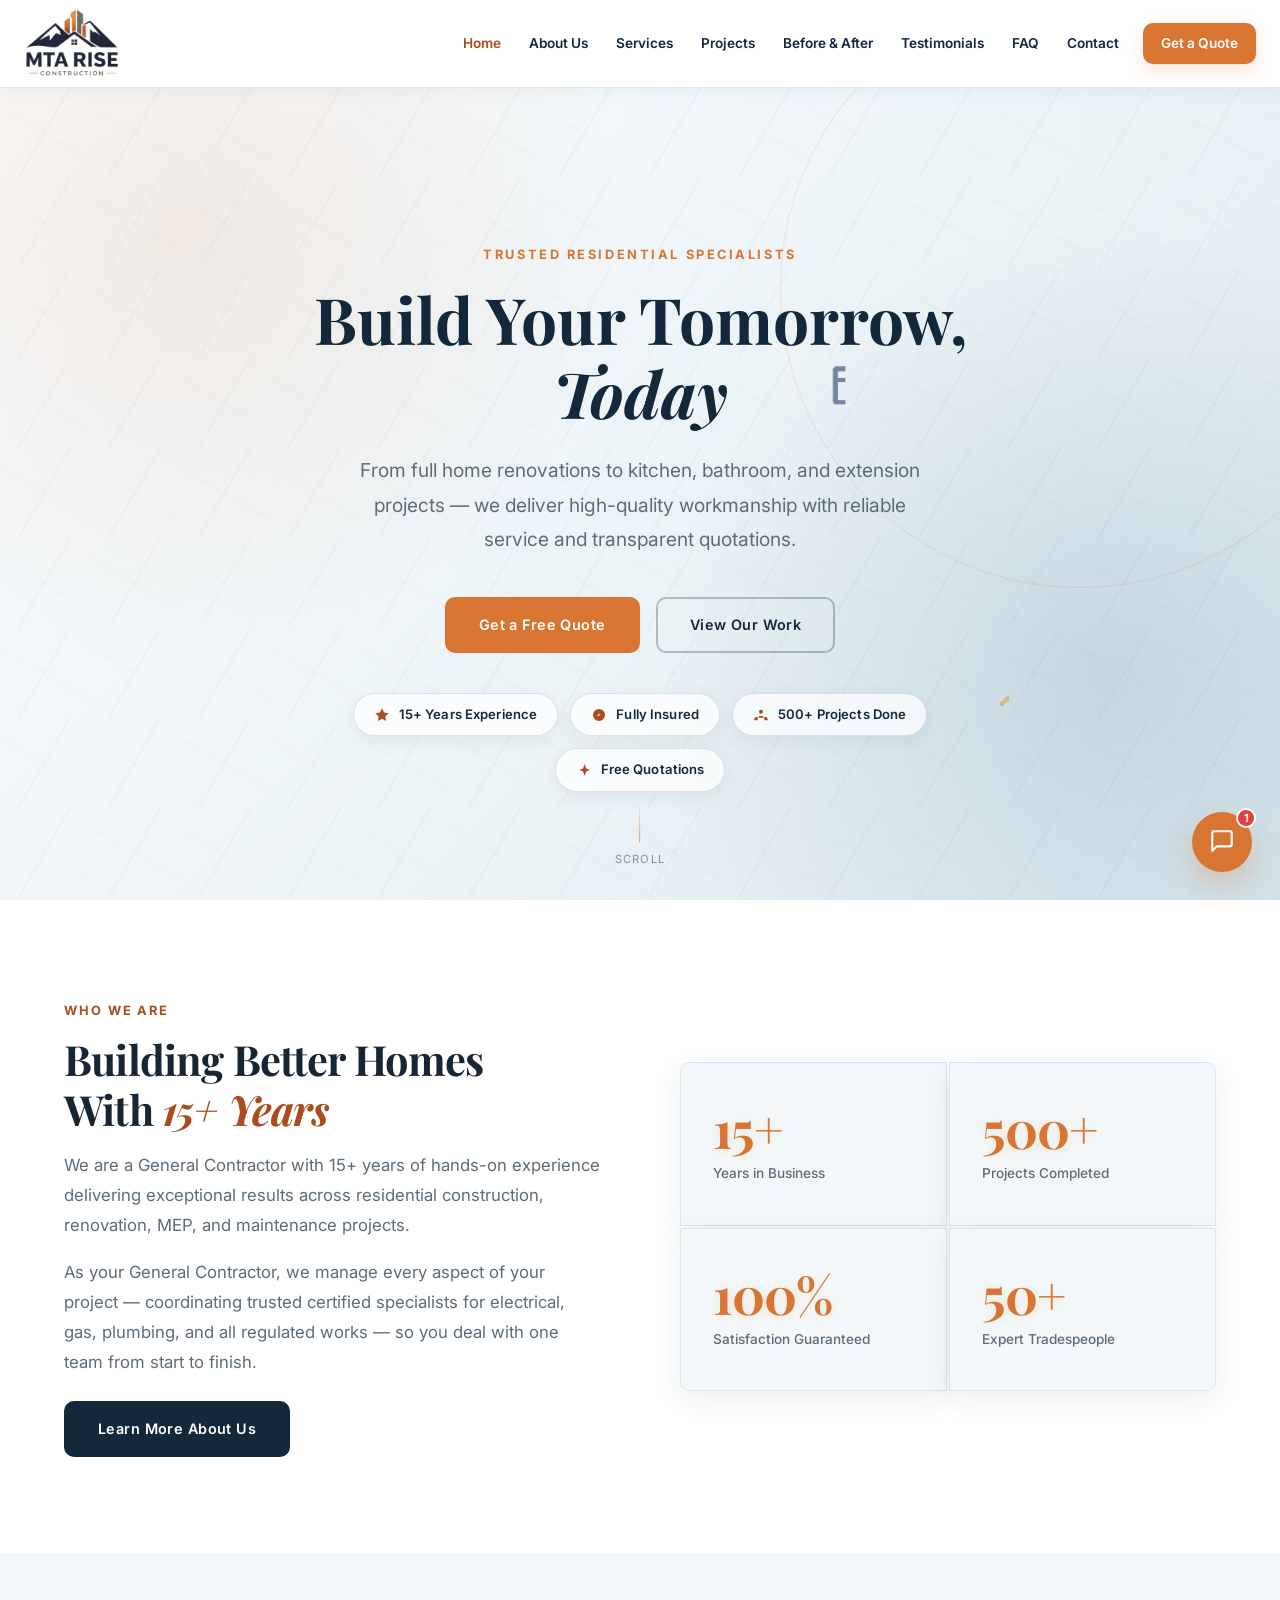
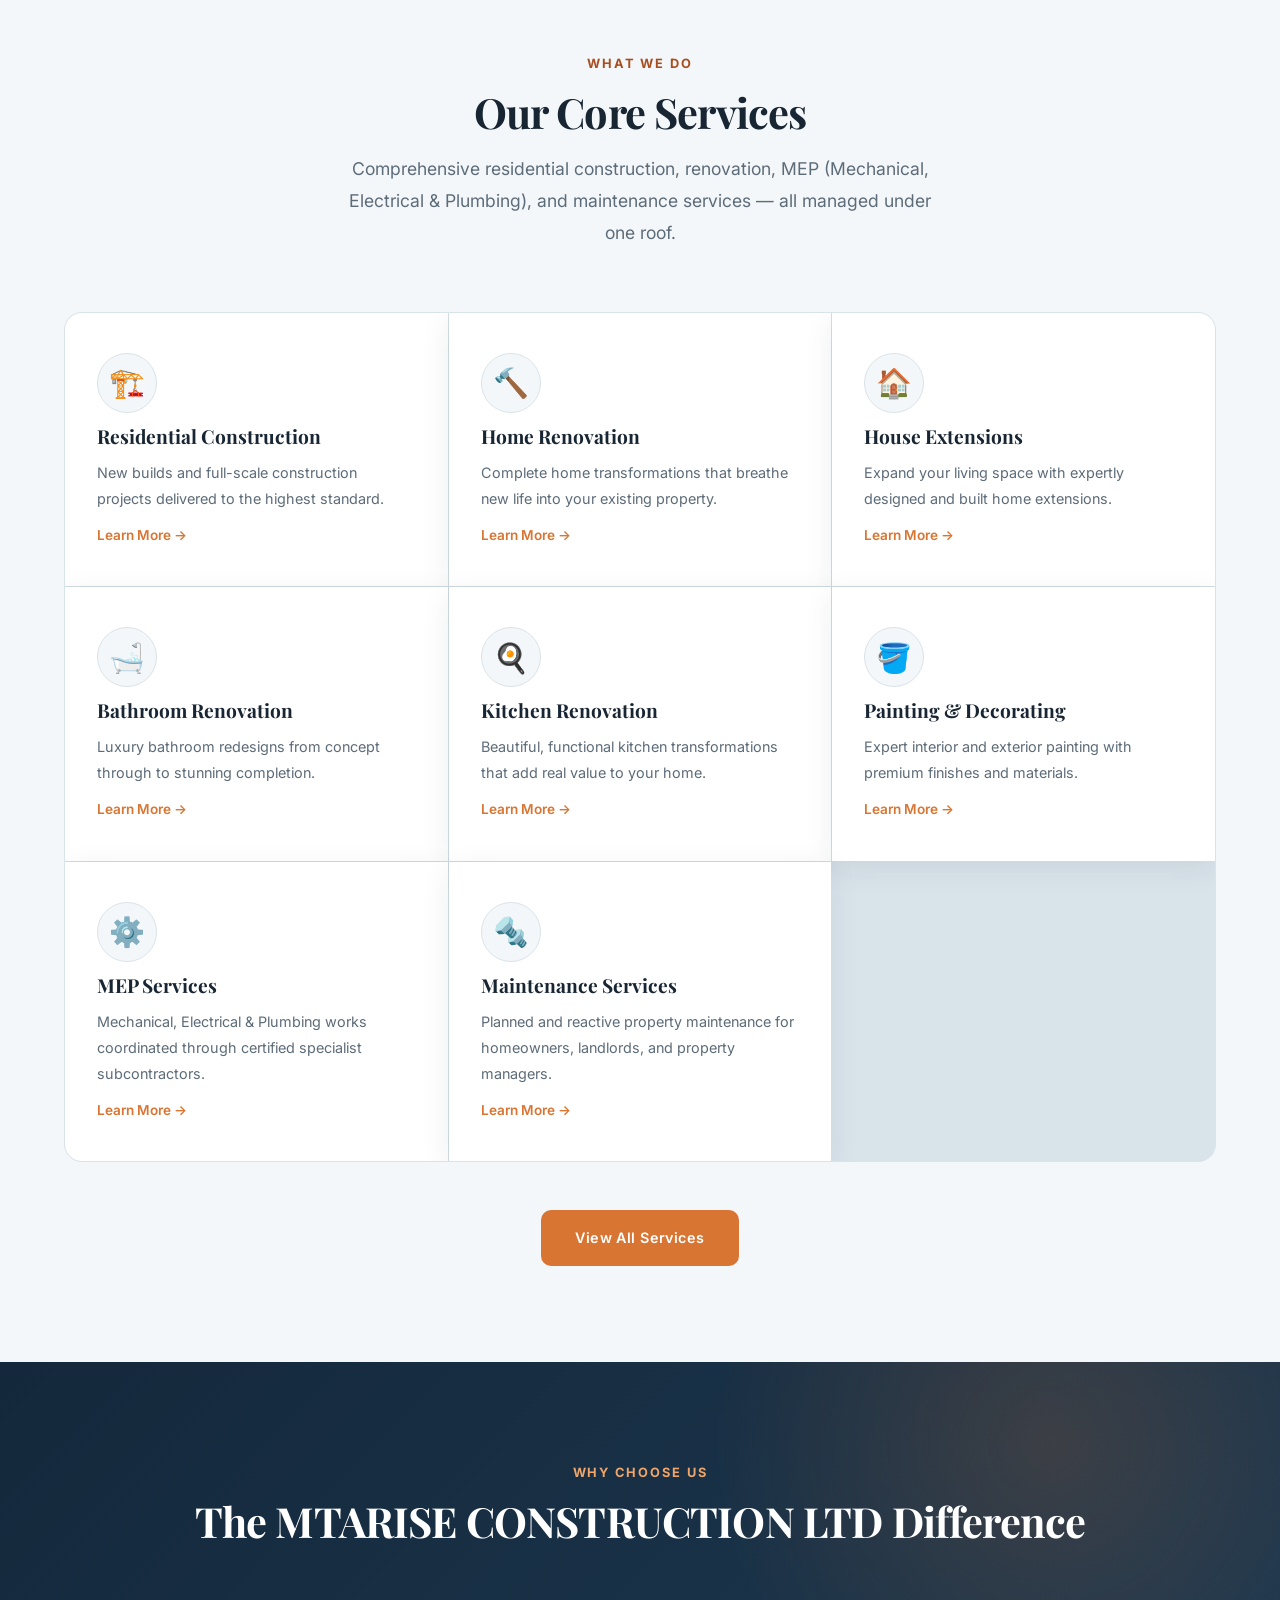
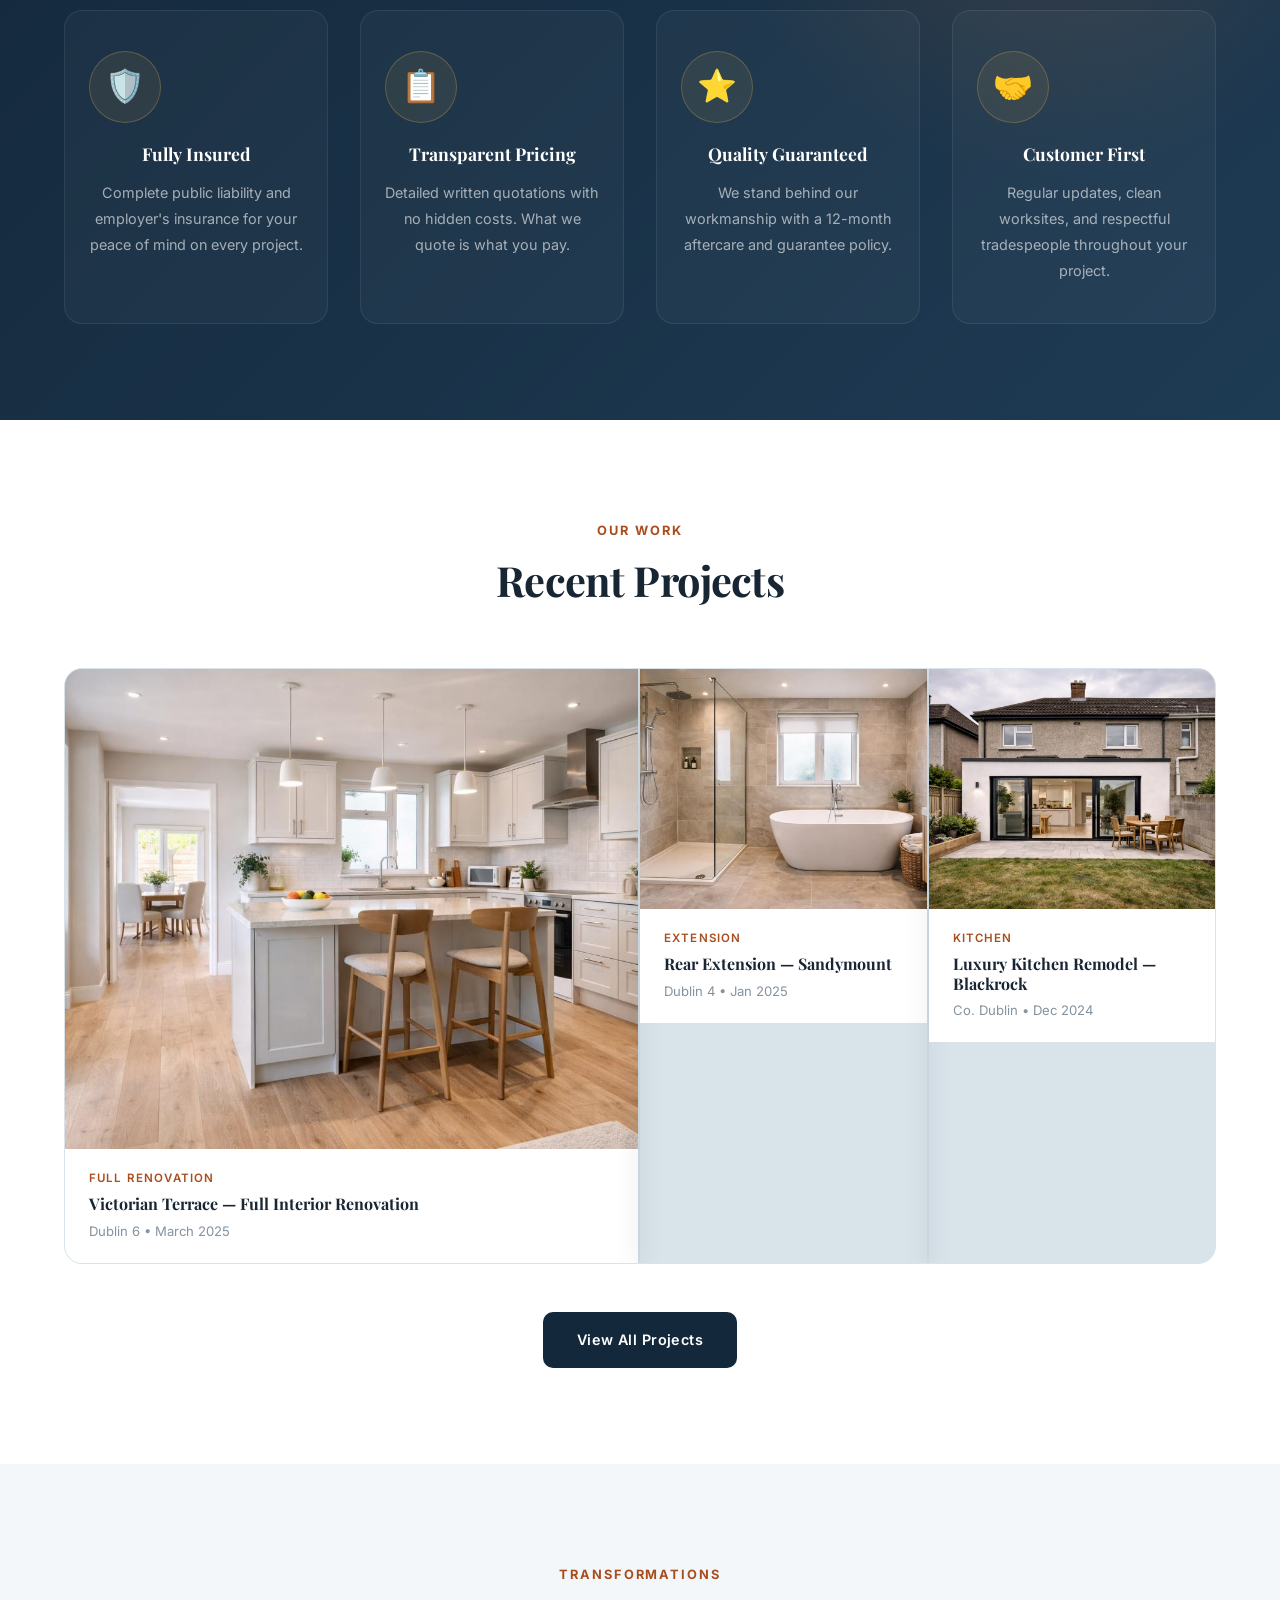
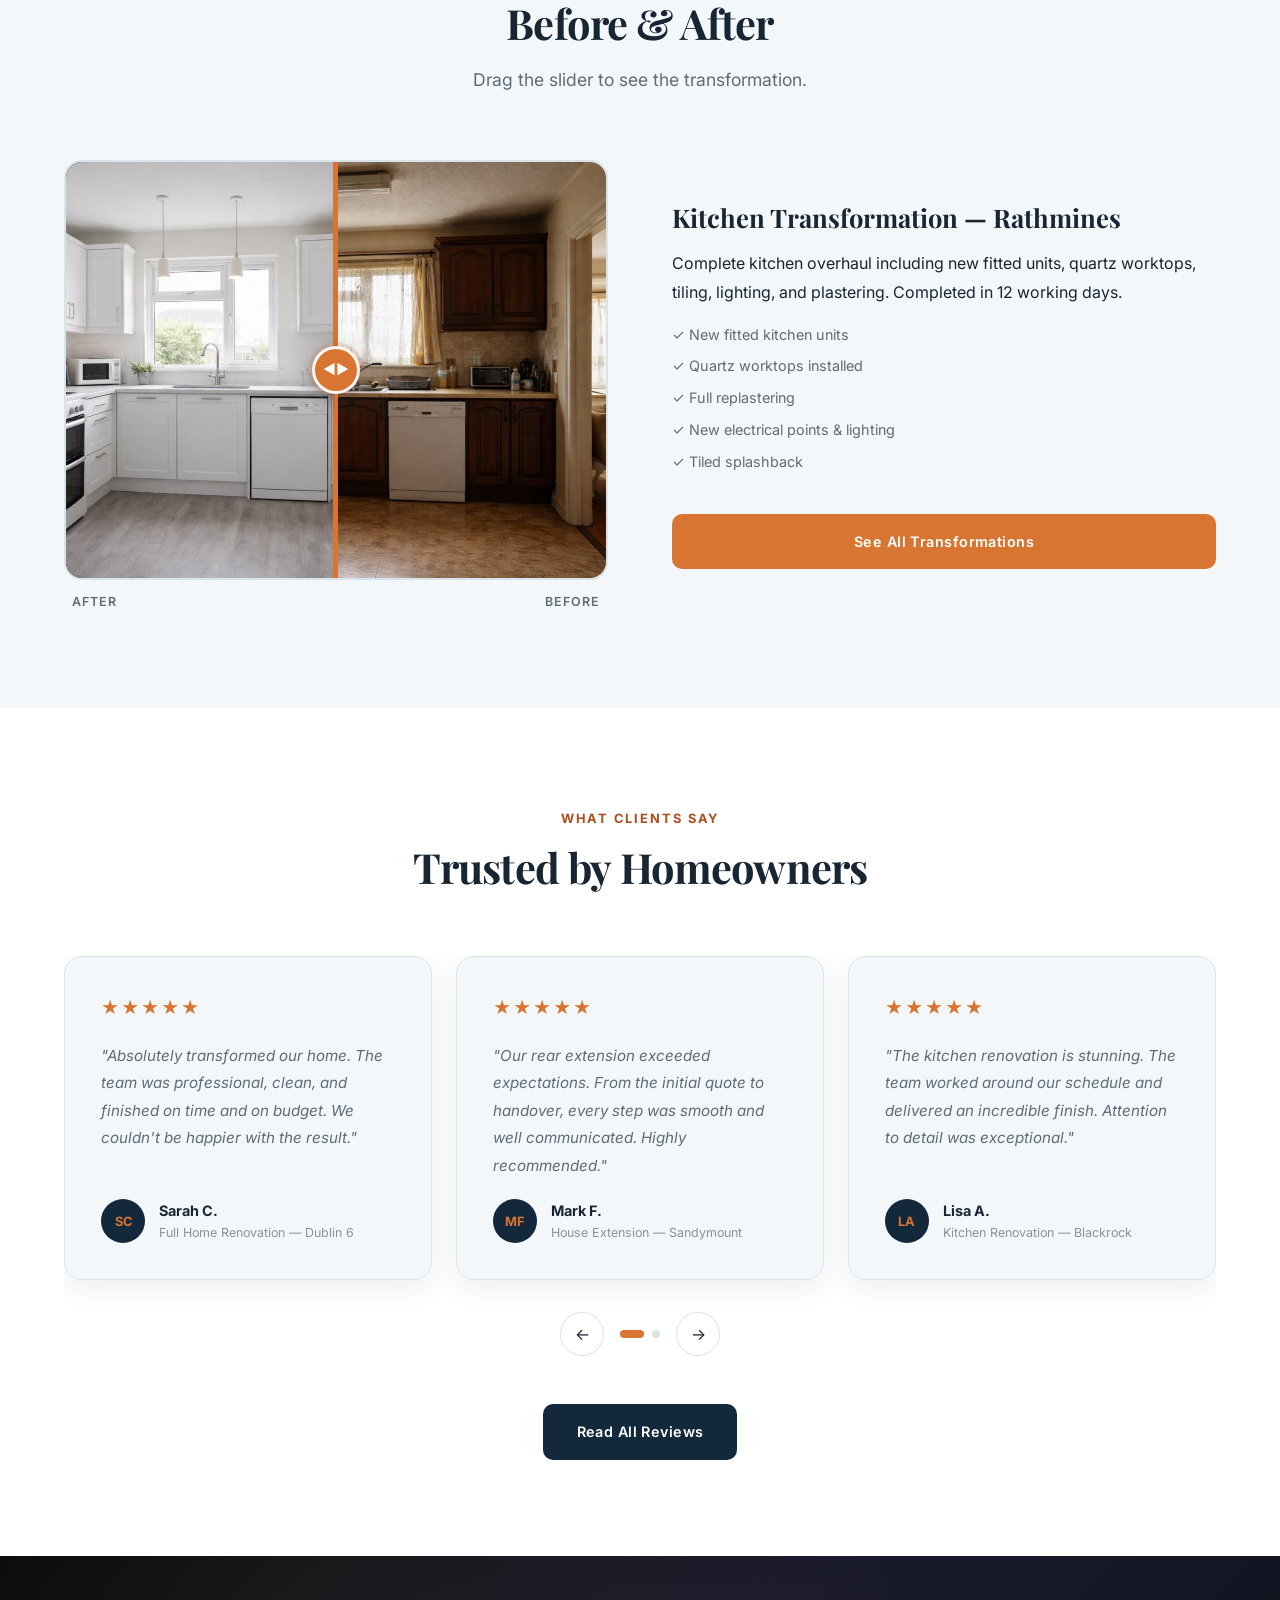
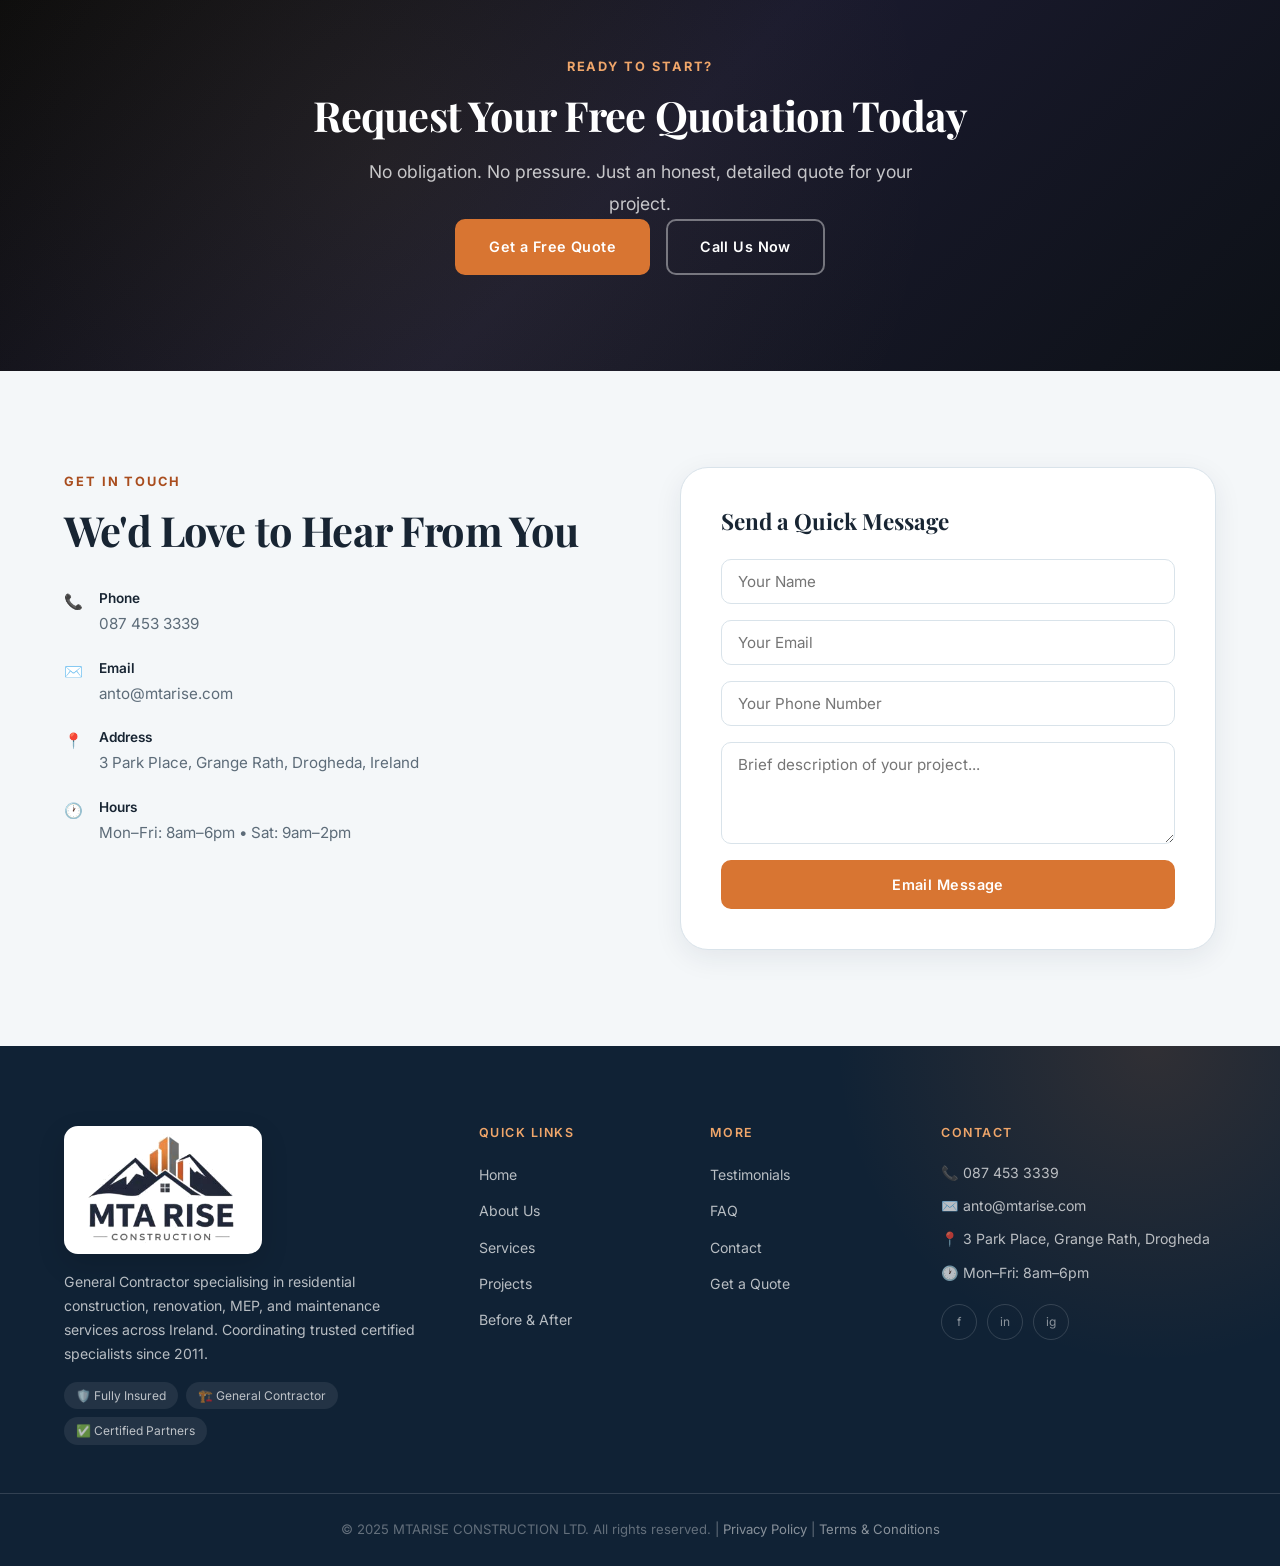
==== commit b97534ab: "Add files via upload" ====
--- a/index.html
+++ b/index.html
@@ -49,6 +49,11 @@
 <section class="hero">
   <div class="hero-bg"></div>
   <div class="hero-overlay"></div>
+  <div class="hero-construction-art" aria-hidden="true">
+    <img src="images/construction-crane.gif" alt="" />
+    <img src="images/construction-bricklayer.gif" alt="" />
+    <img src="images/construction-house.gif" alt="" />
+  </div>
   <div class="hero-content">
     <p class="hero-eyebrow reveal">Trusted Residential Specialists</p>
     <h1 class="hero-title reveal">Build Your Tomorrow,<br /><em>Today</em></h1>
--- a/styles.css
+++ b/styles.css
@@ -1312,6 +1312,27 @@
 }
 .hero-bg::after { border-color: rgba(216,117,50,0.18); }
 .hero-overlay { background: linear-gradient(90deg, rgba(248,251,253,0.16), rgba(248,251,253,0.02)); }
+.hero-construction-art {
+  position: absolute;
+  z-index: 1;
+  right: 3%;
+  bottom: 8%;
+  width: min(39vw, 520px);
+  display: grid;
+  grid-template-columns: repeat(2, minmax(0, 1fr));
+  align-items: end;
+  gap: 0;
+  opacity: 0.48;
+  pointer-events: none;
+  filter: drop-shadow(0 16px 22px rgba(20,40,59,0.08));
+}
+.hero-construction-art img { width: 100%; height: auto; display: block; }
+.hero-construction-art img:first-child {
+  grid-column: 1 / -1;
+  width: 68%;
+  justify-self: center;
+  margin-bottom: -46px;
+}
 .hero-title { color: var(--dark); }
 .hero-subtitle { color: var(--text-mid); }
 .hero .btn-outline {
@@ -1429,11 +1450,13 @@
 @media (max-width: 900px) {
   :root { --nav-h: 78px; }
   .logo-mark { width: 86px; height: 68px; }
+  .hero-construction-art { right: -4%; bottom: 7%; width: 50vw; opacity: 0.30; }
 }
 @media (max-width: 600px) {
   :root { --nav-h: 74px; }
   .nav-container { padding: 0 16px; }
   .logo-mark { width: 78px; height: 62px; }
+  .hero-construction-art { right: -19%; bottom: 8%; width: 86vw; opacity: 0.20; }
   .hero { min-height: 780px; padding-top: calc(var(--nav-h) + 24px); }
   .hero-title { font-size: clamp(2.2rem, 12vw, 3.3rem); }
   .section-header { margin-bottom: 42px; }
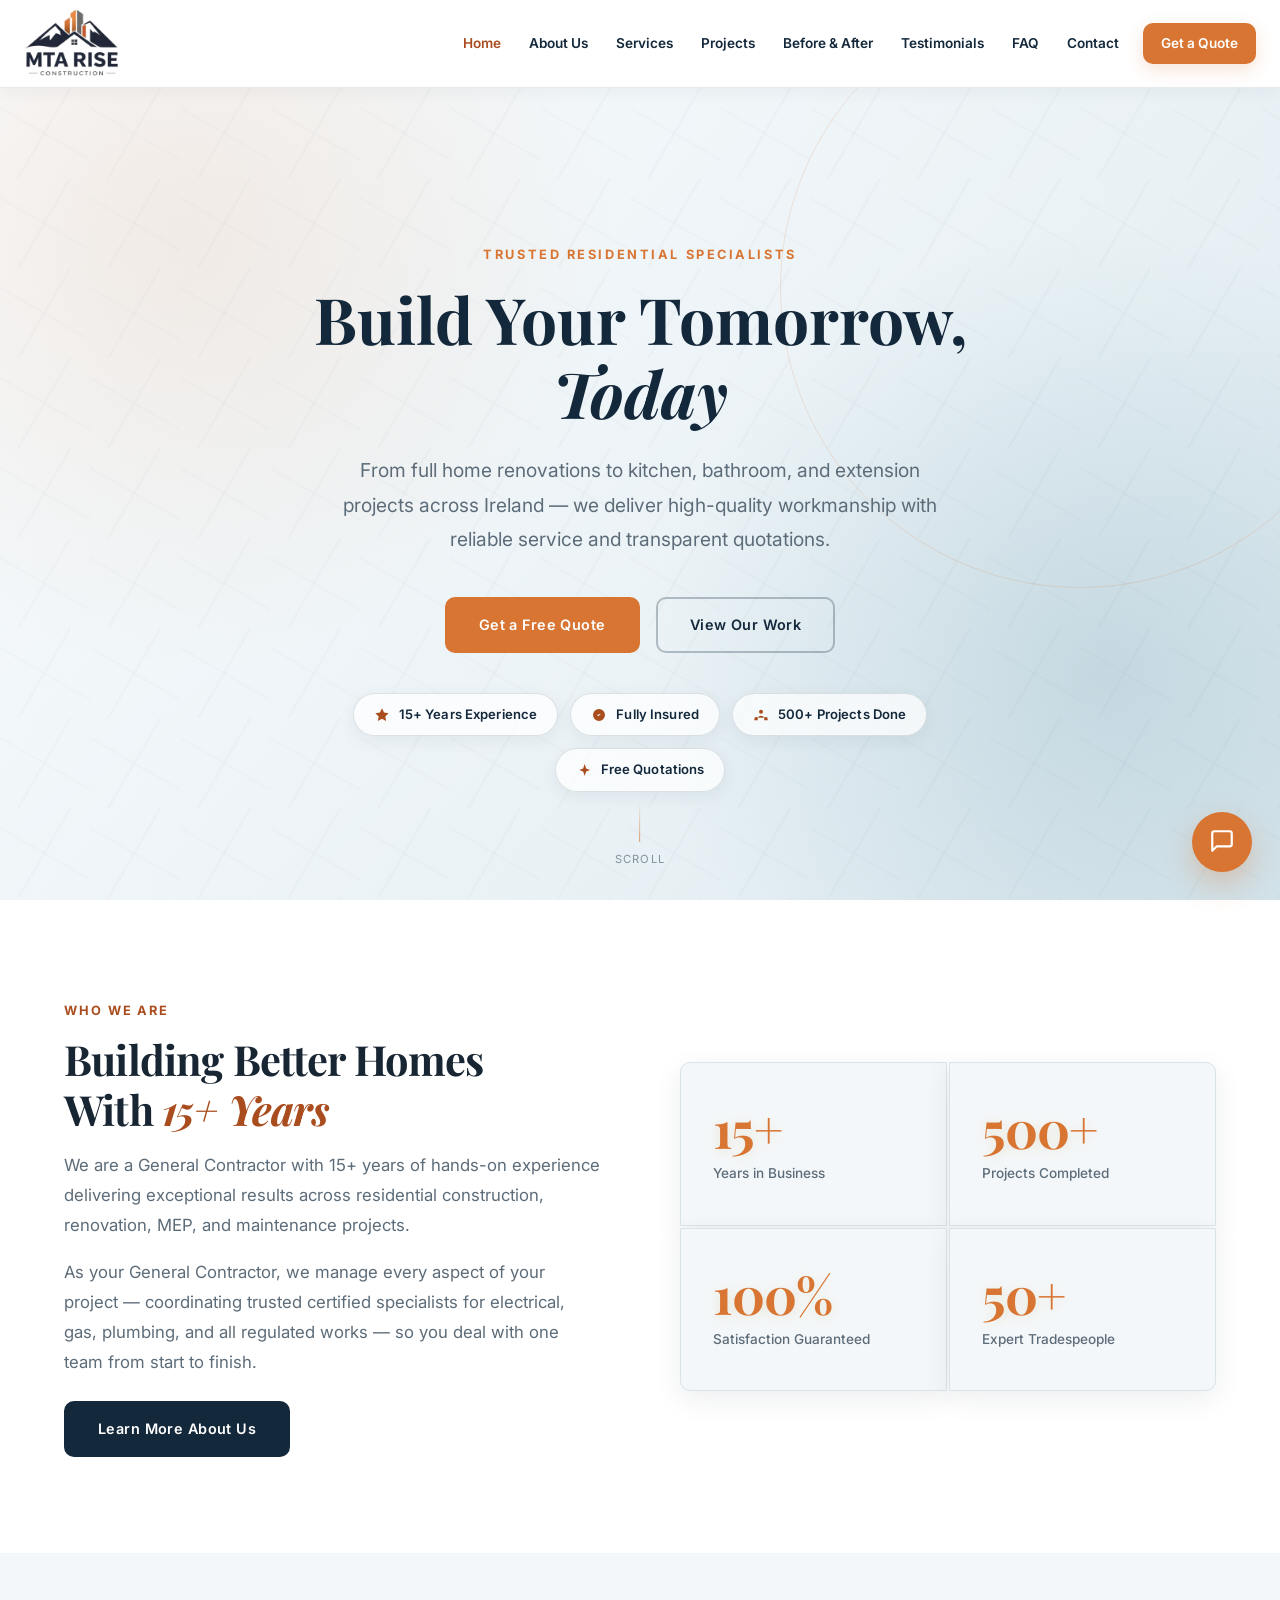
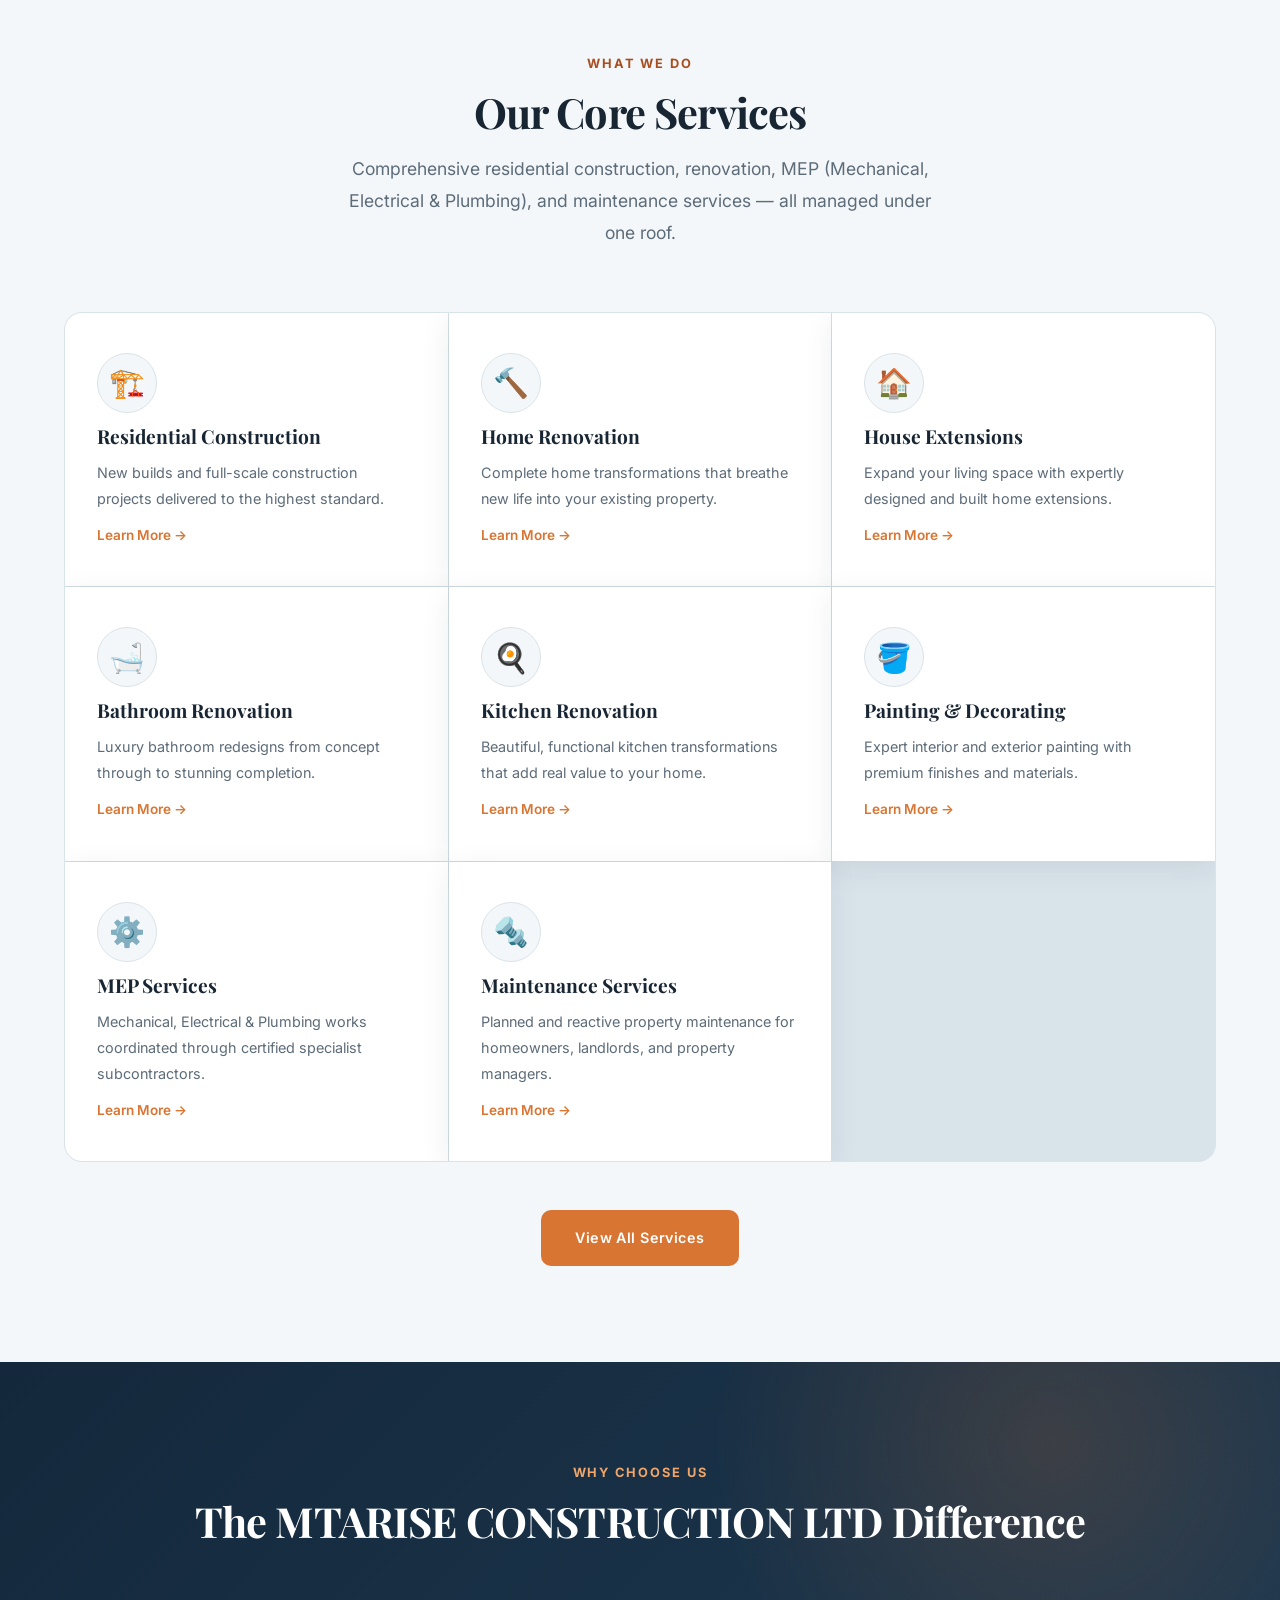
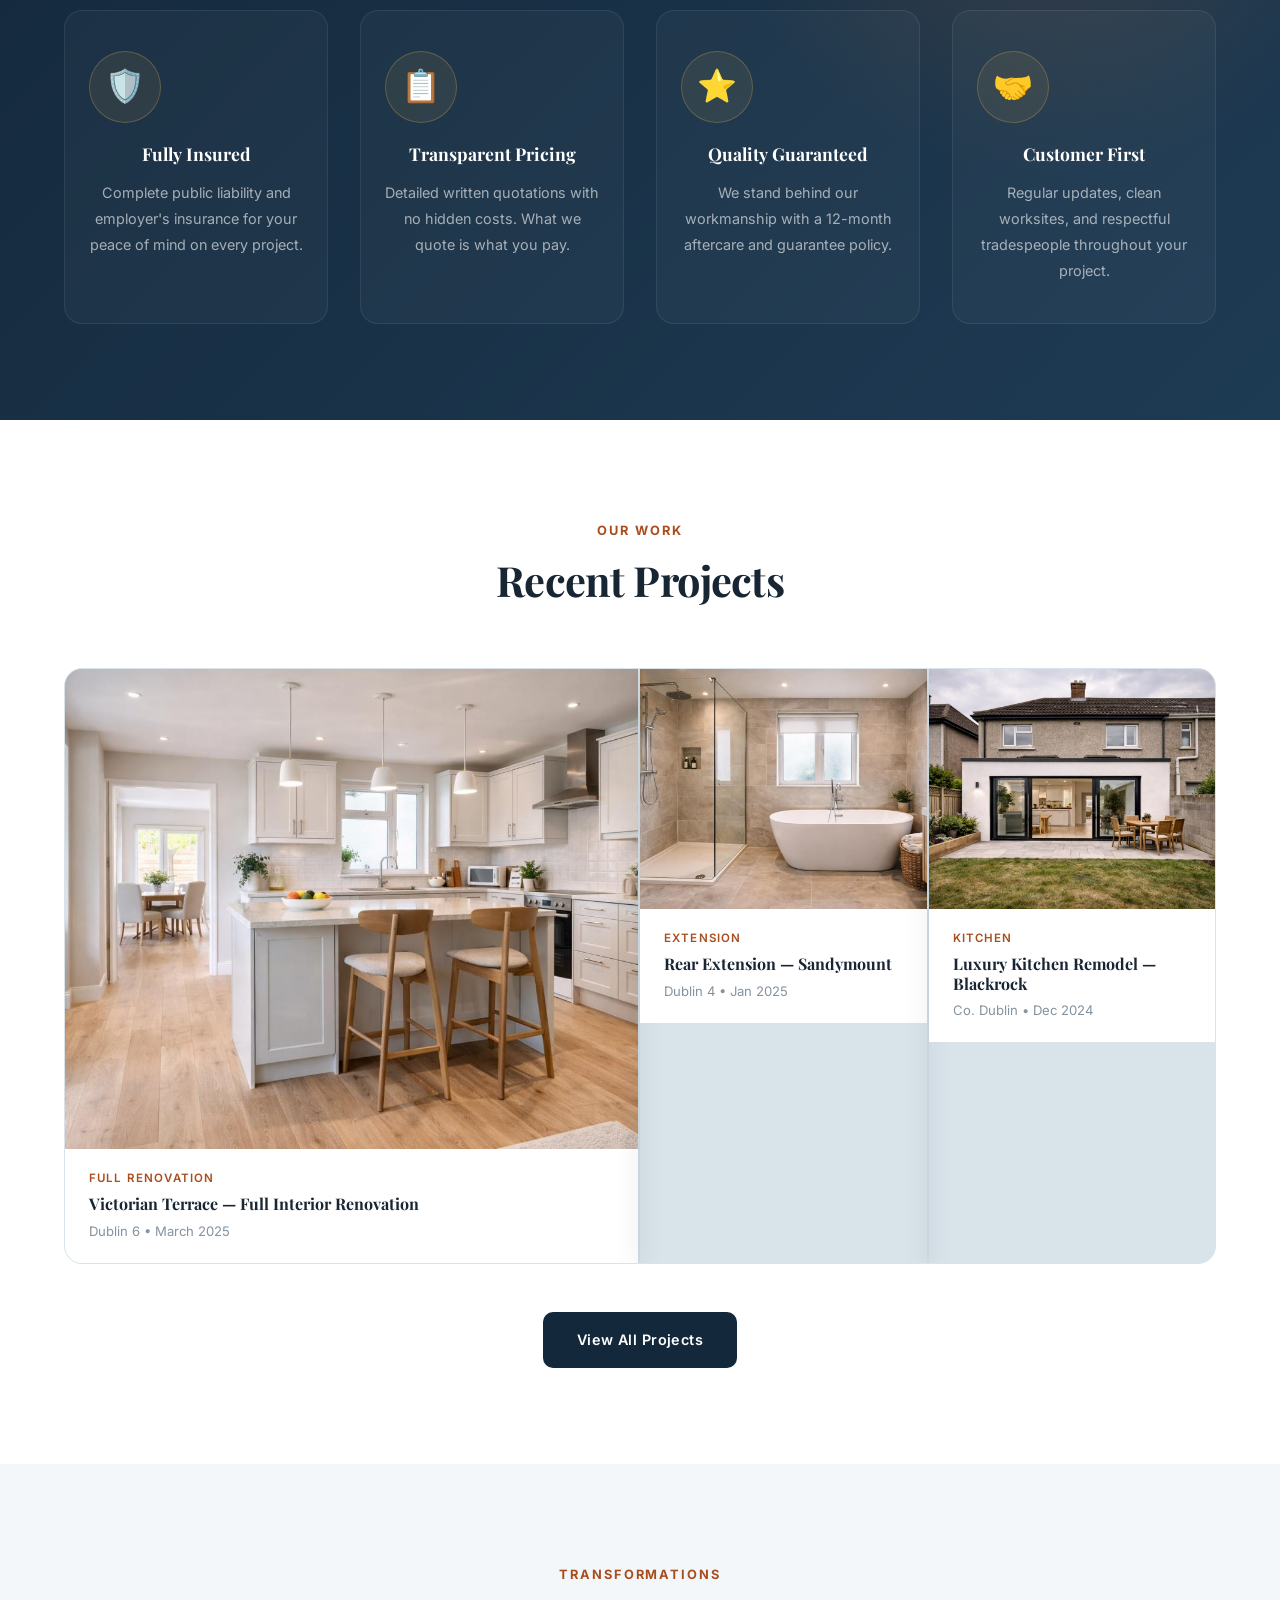
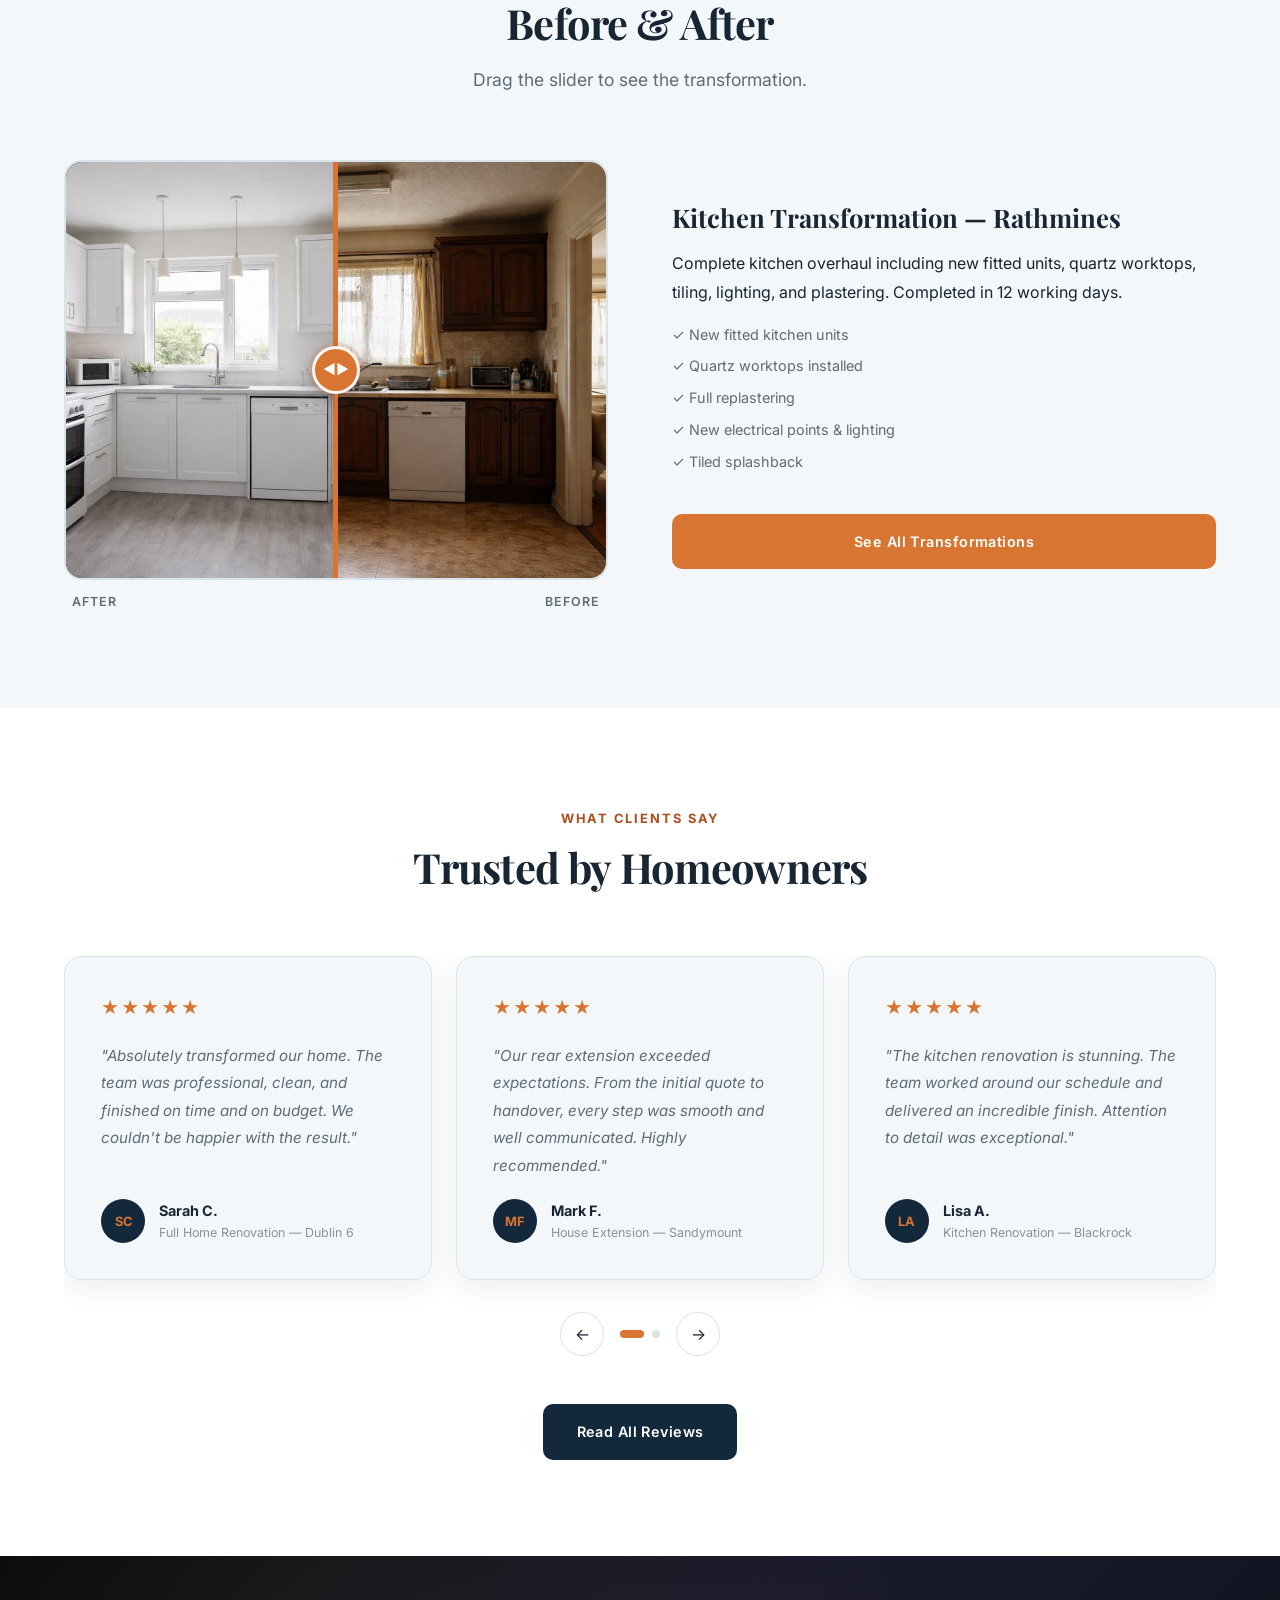
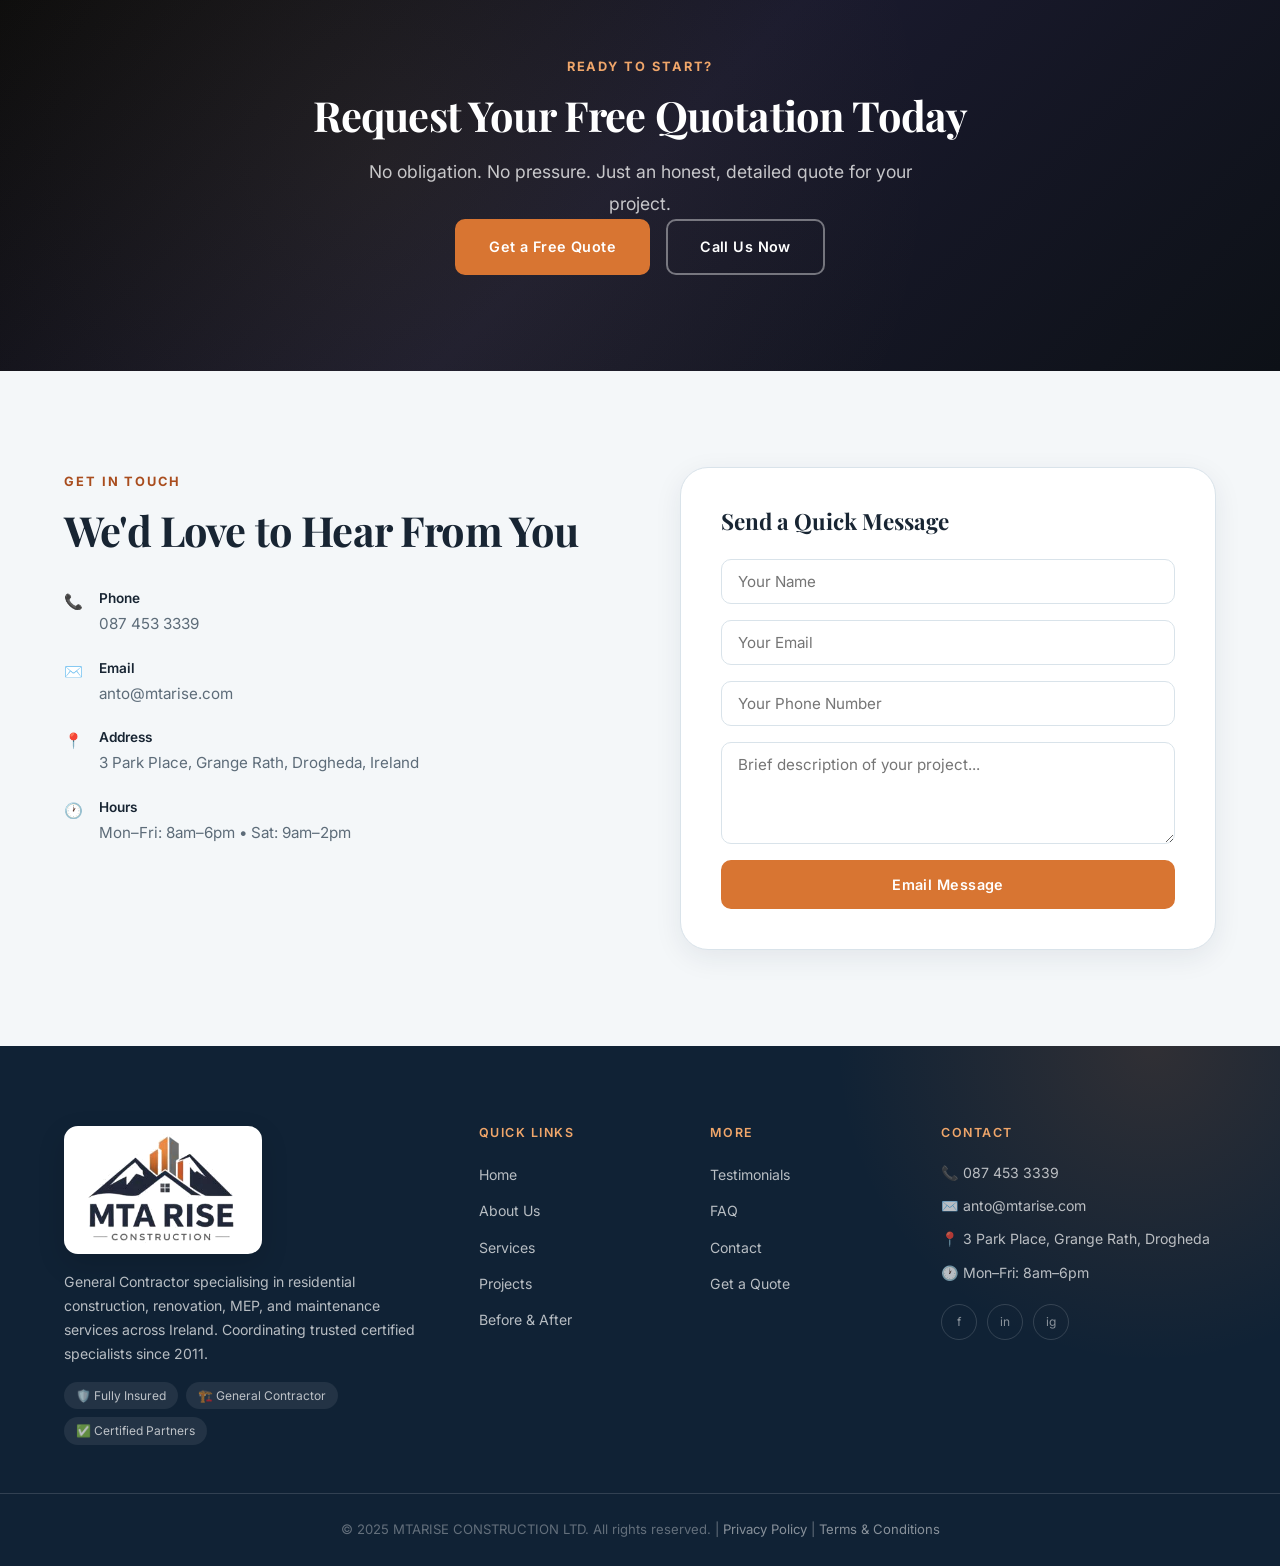
==== commit 679f76d5: "Add files via upload" ====
--- a/index.html
+++ b/index.html
@@ -2,8 +2,8 @@
 <html lang="en">
 <head>
   <meta charset="UTF-8" /><meta name="viewport" content="width=device-width, initial-scale=1.0" />
-  <meta name="description" content="Professional residential construction and renovation services in Dublin. Home renovations, extensions, bathroom, kitchen, painting, plumbing and electrical works." />
-  <title>MTARISE CONSTRUCTION LTD — Premium Residential Construction Dublin</title>
+  <meta name="description" content="Professional residential construction and renovation services across Ireland. Home renovations, extensions, bathroom, kitchen, painting, plumbing and electrical works." />
+  <title>MTARISE CONSTRUCTION LTD — Premium Residential Construction Across Ireland</title>
   <link rel="preconnect" href="https://fonts.googleapis.com" />
   <link rel="preconnect" href="https://fonts.gstatic.com" crossorigin />
   <link href="https://fonts.googleapis.com/css2?family=Playfair+Display:ital,wght@0,400;0,600;0,700;1,400&family=Inter:wght@300;400;500;600;700&display=swap" rel="stylesheet" />
@@ -49,15 +49,10 @@
 <section class="hero">
   <div class="hero-bg"></div>
   <div class="hero-overlay"></div>
-  <div class="hero-construction-art" aria-hidden="true">
-    <img src="images/construction-crane.gif" alt="" />
-    <img src="images/construction-bricklayer.gif" alt="" />
-    <img src="images/construction-house.gif" alt="" />
-  </div>
   <div class="hero-content">
     <p class="hero-eyebrow reveal">Trusted Residential Specialists</p>
     <h1 class="hero-title reveal">Build Your Tomorrow,<br /><em>Today</em></h1>
-    <p class="hero-subtitle reveal">From full home renovations to kitchen, bathroom, and extension projects — we deliver high-quality workmanship with reliable service and transparent quotations.</p>
+    <p class="hero-subtitle reveal">From full home renovations to kitchen, bathroom, and extension projects across Ireland — we deliver high-quality workmanship with reliable service and transparent quotations.</p>
     <div class="hero-actions reveal">
       <a href="quote.html" class="btn btn-gold">Get a Free Quote</a>
       <a href="projects.html" class="btn btn-outline">View Our Work</a>
--- a/styles.css
+++ b/styles.css
@@ -851,6 +851,7 @@
 .map-overlay-text { text-align: center; display: flex; flex-direction: column; gap: 8px; }
 .map-overlay-text span { font-size: 1rem; font-weight: 600; color: var(--text-mid); }
 .map-overlay-text small { color: var(--text-light); }
+.coverage-note { color: var(--text-mid); font-size: 0.92rem; line-height: 1.7; margin: -8px 0 18px; max-width: 680px; }
 
 /* ===================================================
    FAQ PAGE
@@ -1312,27 +1313,6 @@
 }
 .hero-bg::after { border-color: rgba(216,117,50,0.18); }
 .hero-overlay { background: linear-gradient(90deg, rgba(248,251,253,0.16), rgba(248,251,253,0.02)); }
-.hero-construction-art {
-  position: absolute;
-  z-index: 1;
-  right: 3%;
-  bottom: 8%;
-  width: min(39vw, 520px);
-  display: grid;
-  grid-template-columns: repeat(2, minmax(0, 1fr));
-  align-items: end;
-  gap: 0;
-  opacity: 0.48;
-  pointer-events: none;
-  filter: drop-shadow(0 16px 22px rgba(20,40,59,0.08));
-}
-.hero-construction-art img { width: 100%; height: auto; display: block; }
-.hero-construction-art img:first-child {
-  grid-column: 1 / -1;
-  width: 68%;
-  justify-self: center;
-  margin-bottom: -46px;
-}
 .hero-title { color: var(--dark); }
 .hero-subtitle { color: var(--text-mid); }
 .hero .btn-outline {
@@ -1450,13 +1430,11 @@
 @media (max-width: 900px) {
   :root { --nav-h: 78px; }
   .logo-mark { width: 86px; height: 68px; }
-  .hero-construction-art { right: -4%; bottom: 7%; width: 50vw; opacity: 0.30; }
 }
 @media (max-width: 600px) {
   :root { --nav-h: 74px; }
   .nav-container { padding: 0 16px; }
   .logo-mark { width: 78px; height: 62px; }
-  .hero-construction-art { right: -19%; bottom: 8%; width: 86vw; opacity: 0.20; }
   .hero { min-height: 780px; padding-top: calc(var(--nav-h) + 24px); }
   .hero-title { font-size: clamp(2.2rem, 12vw, 3.3rem); }
   .section-header { margin-bottom: 42px; }
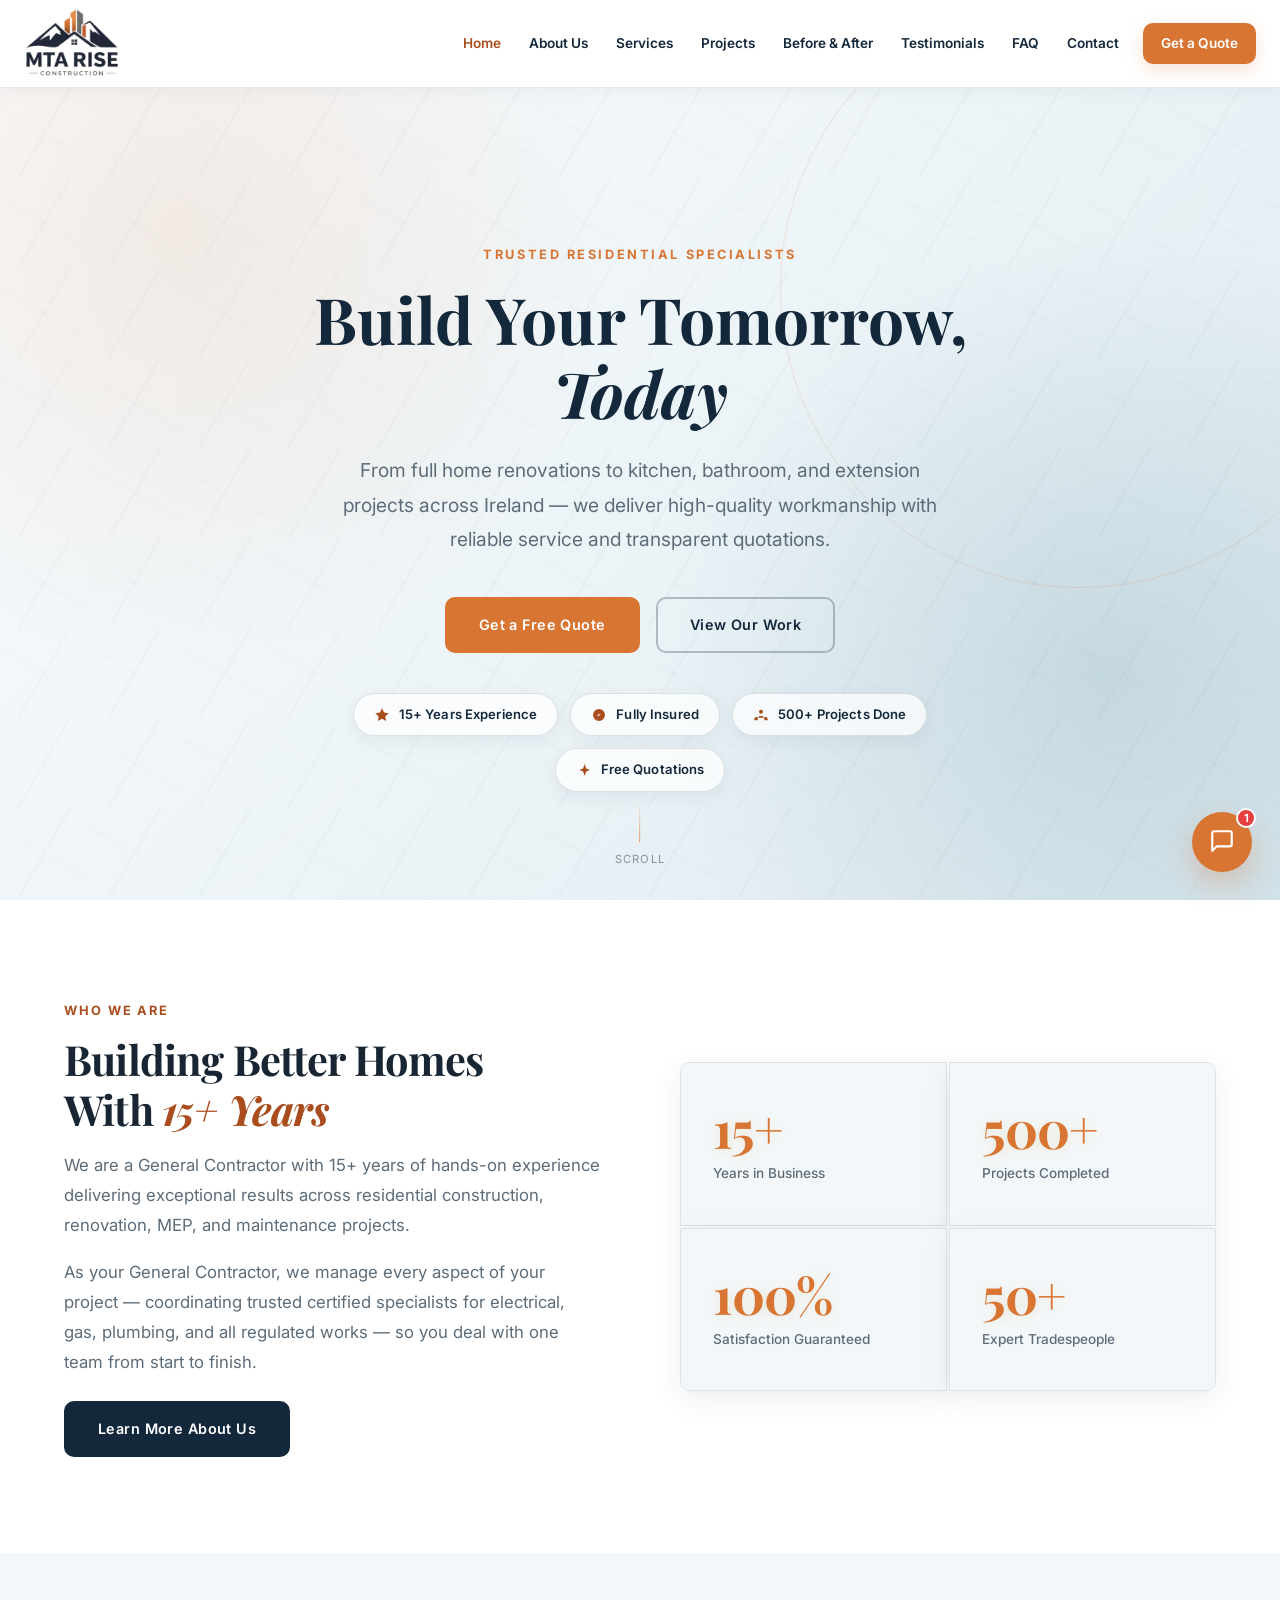
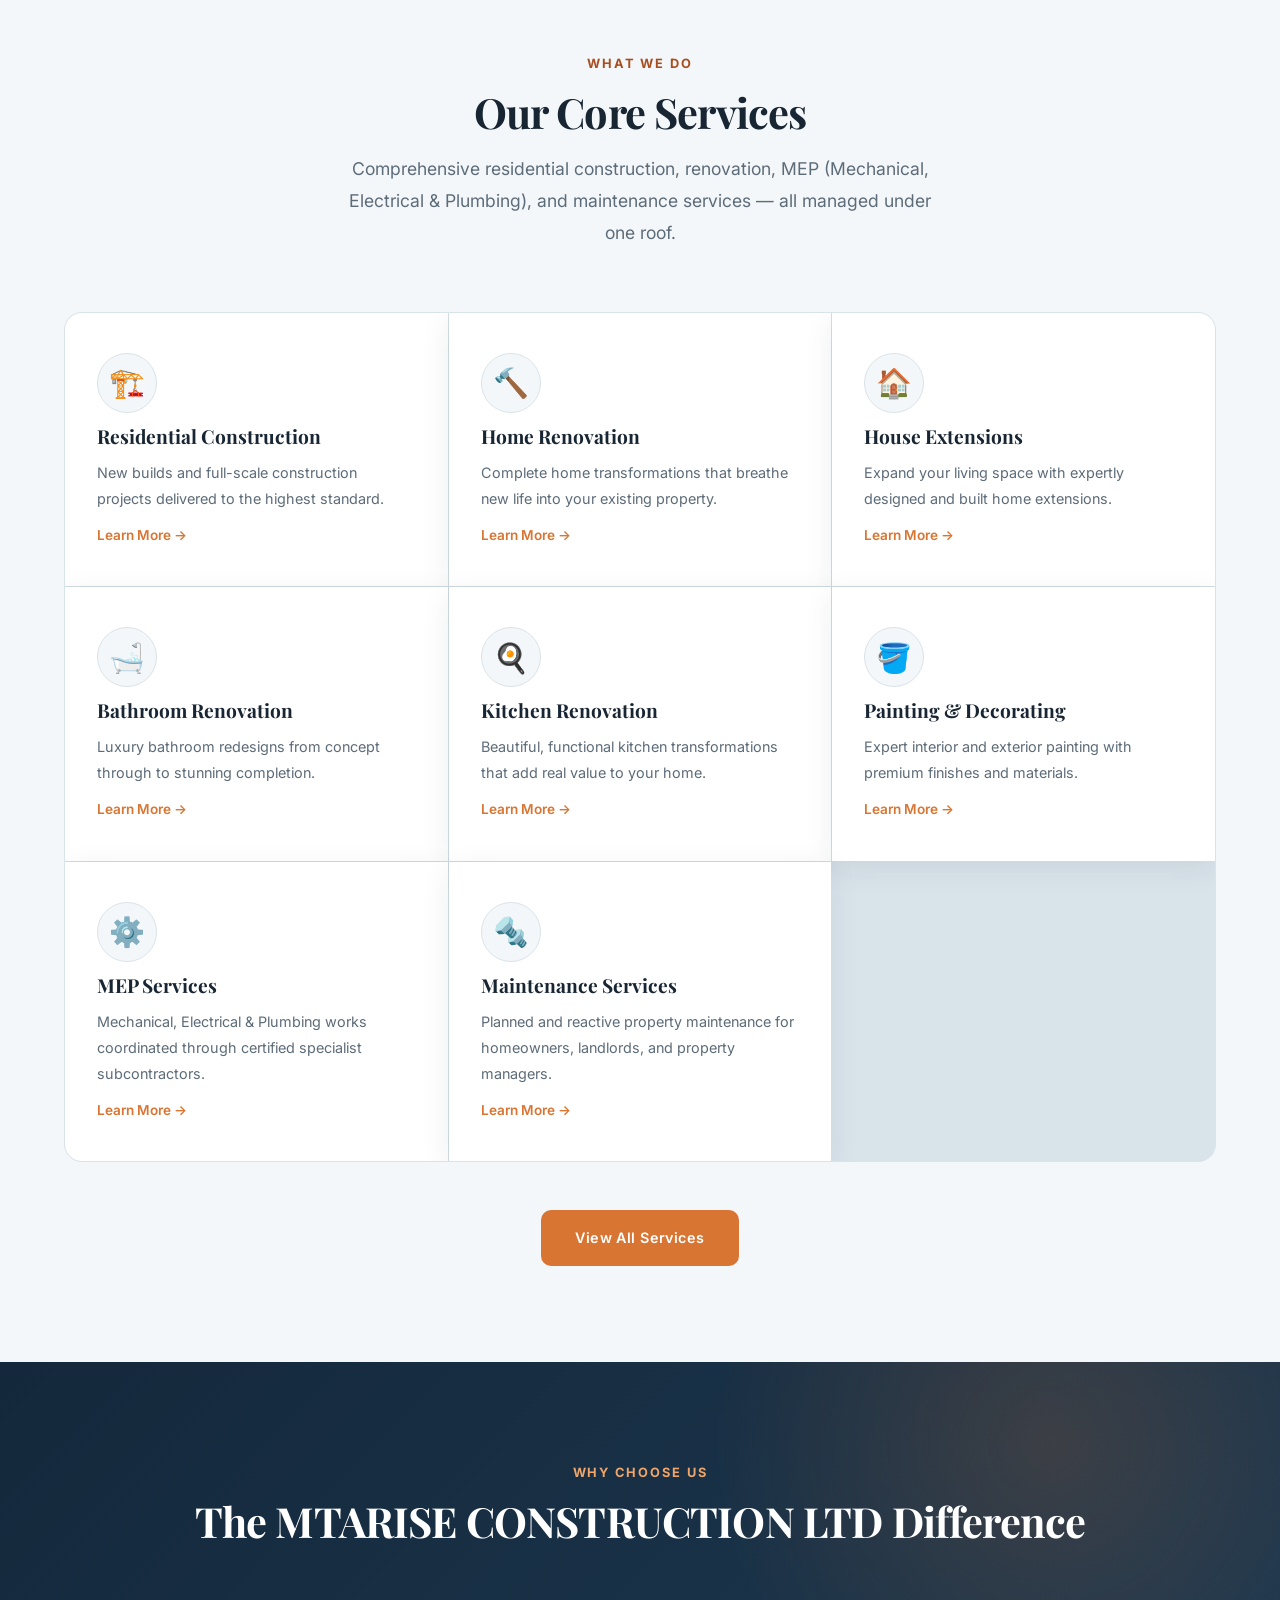
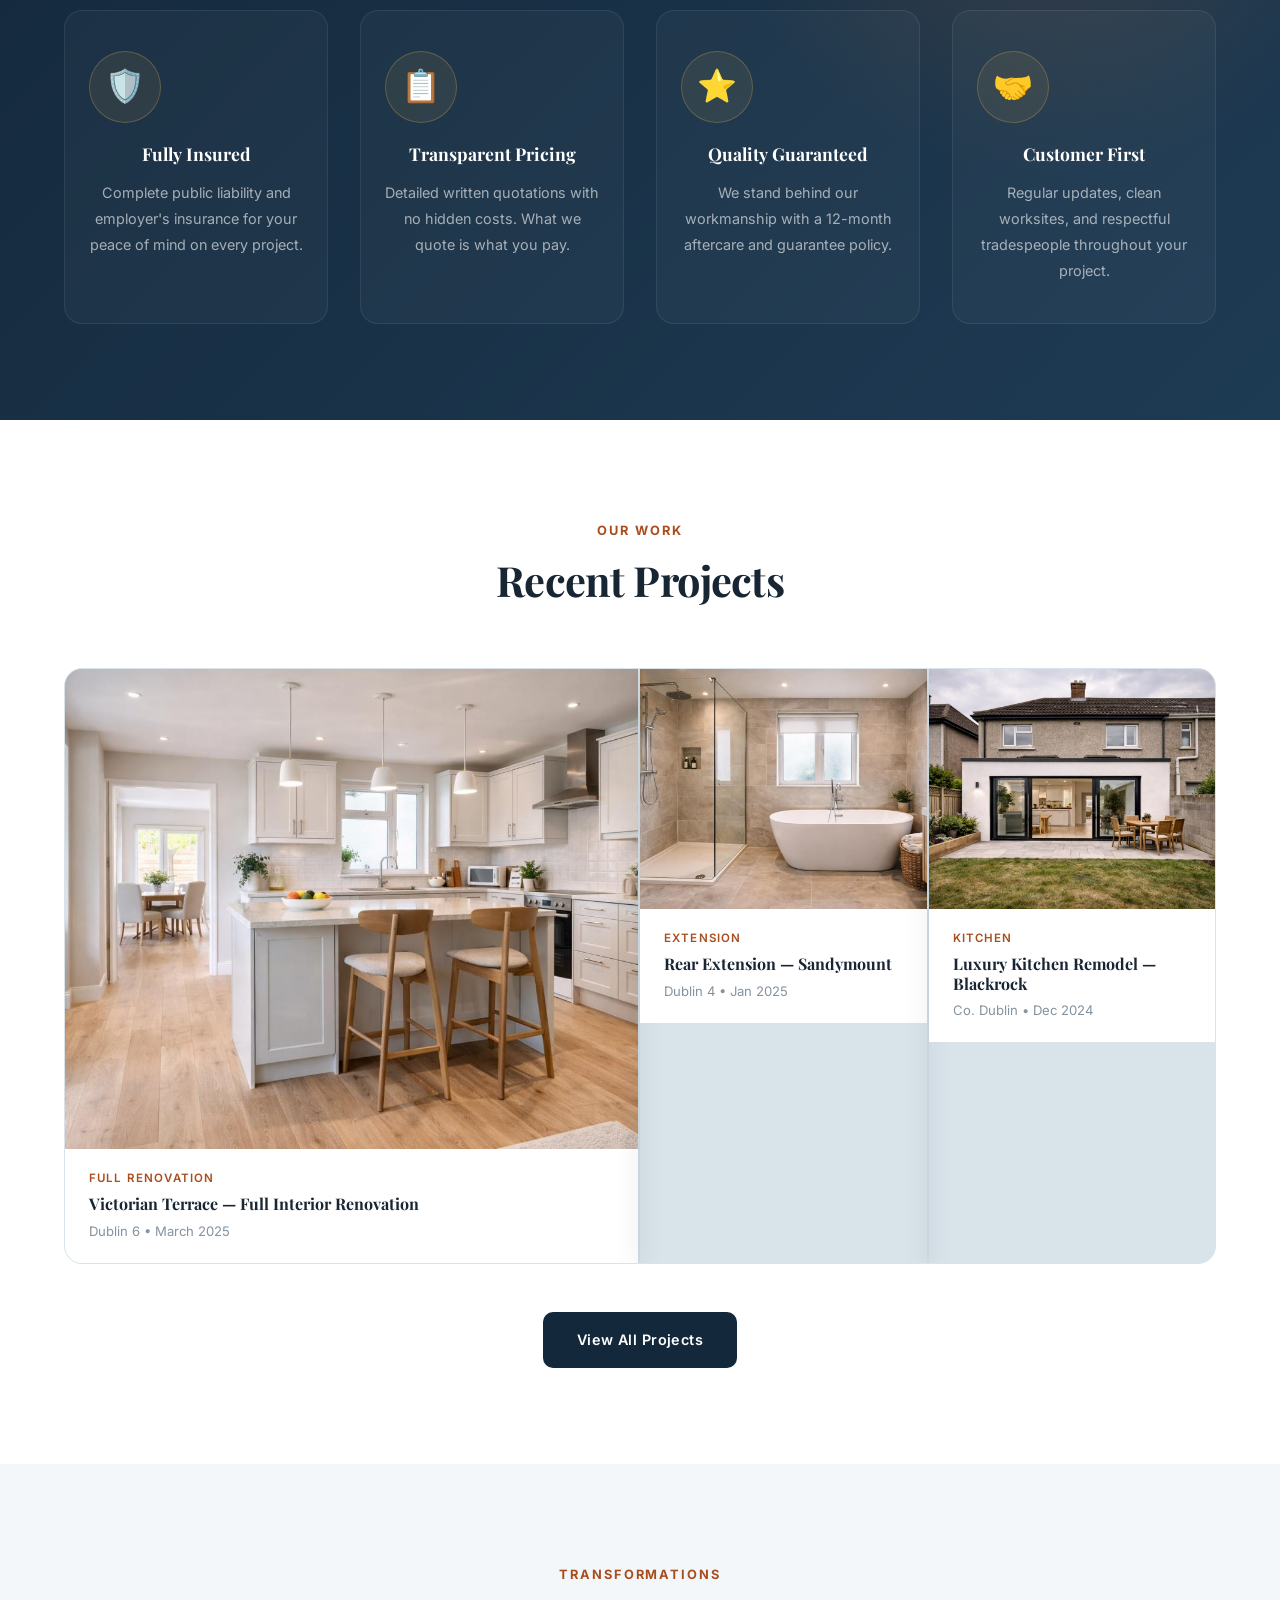
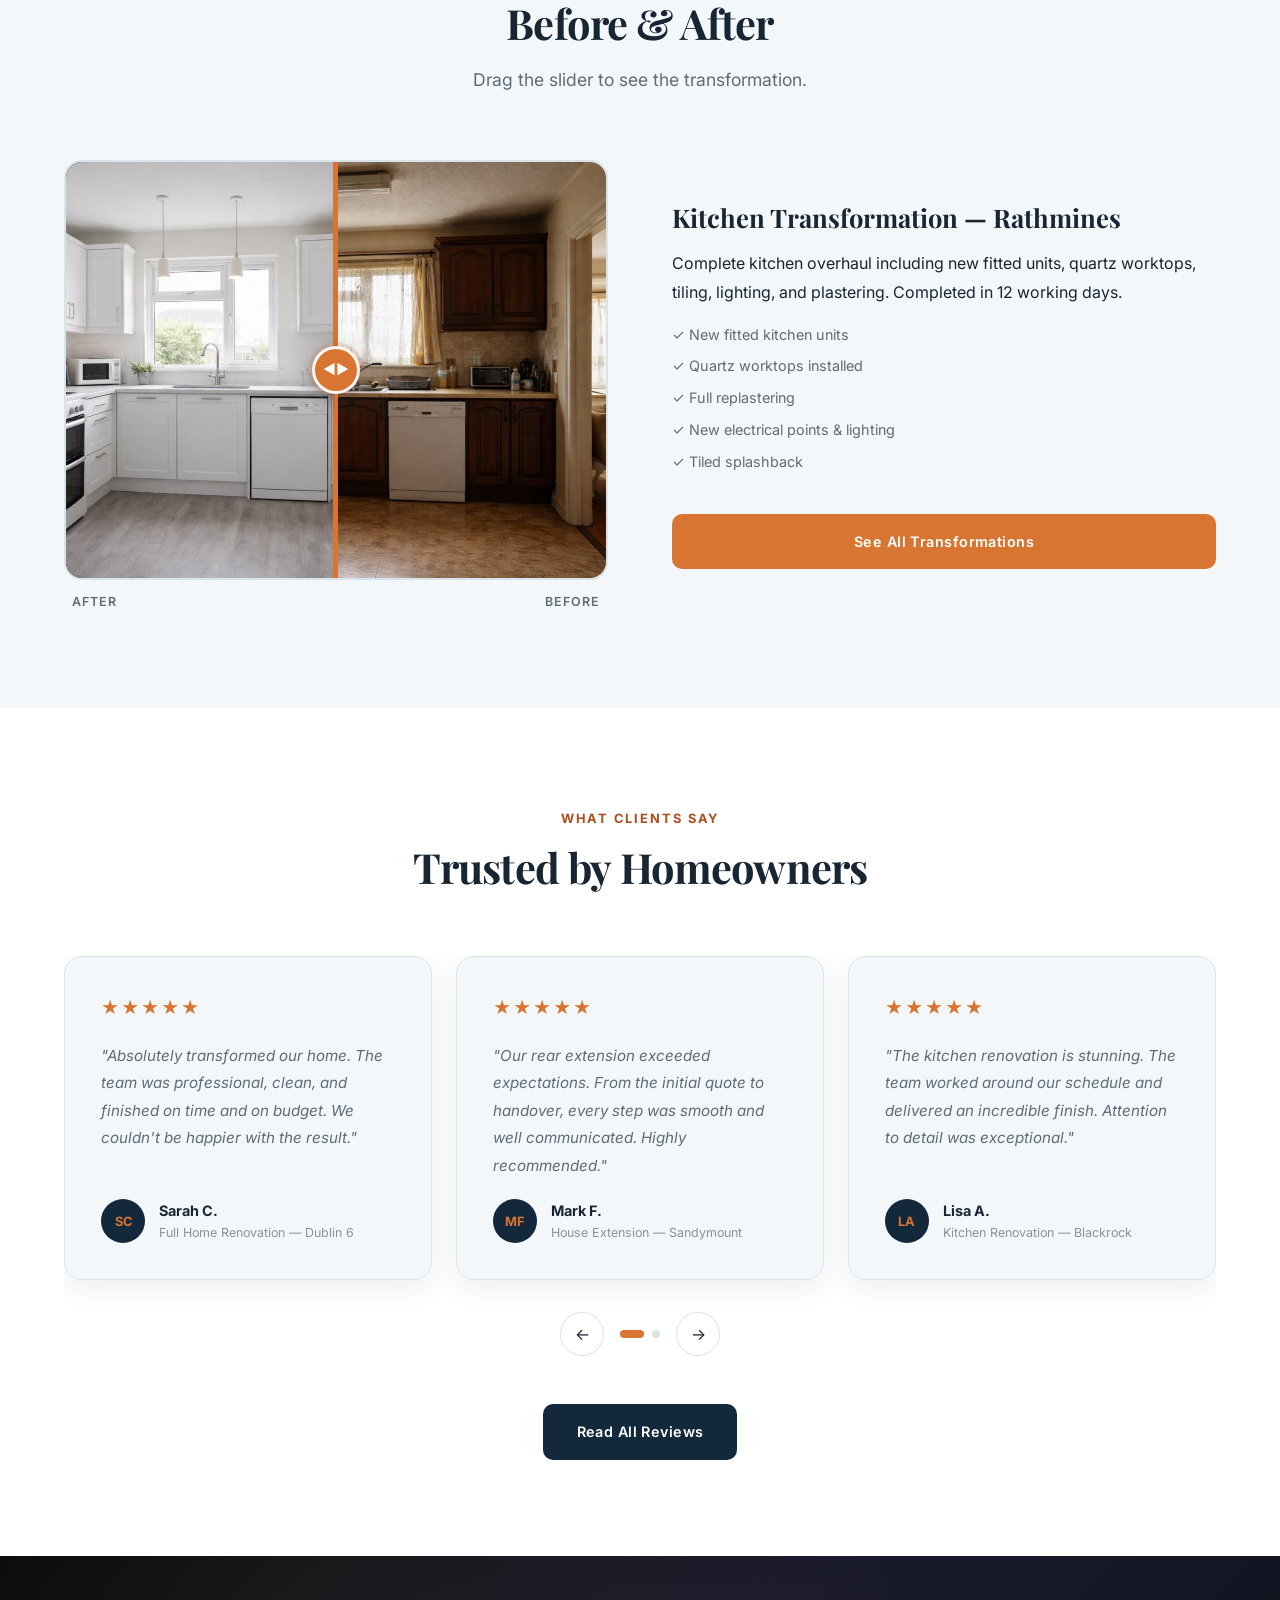
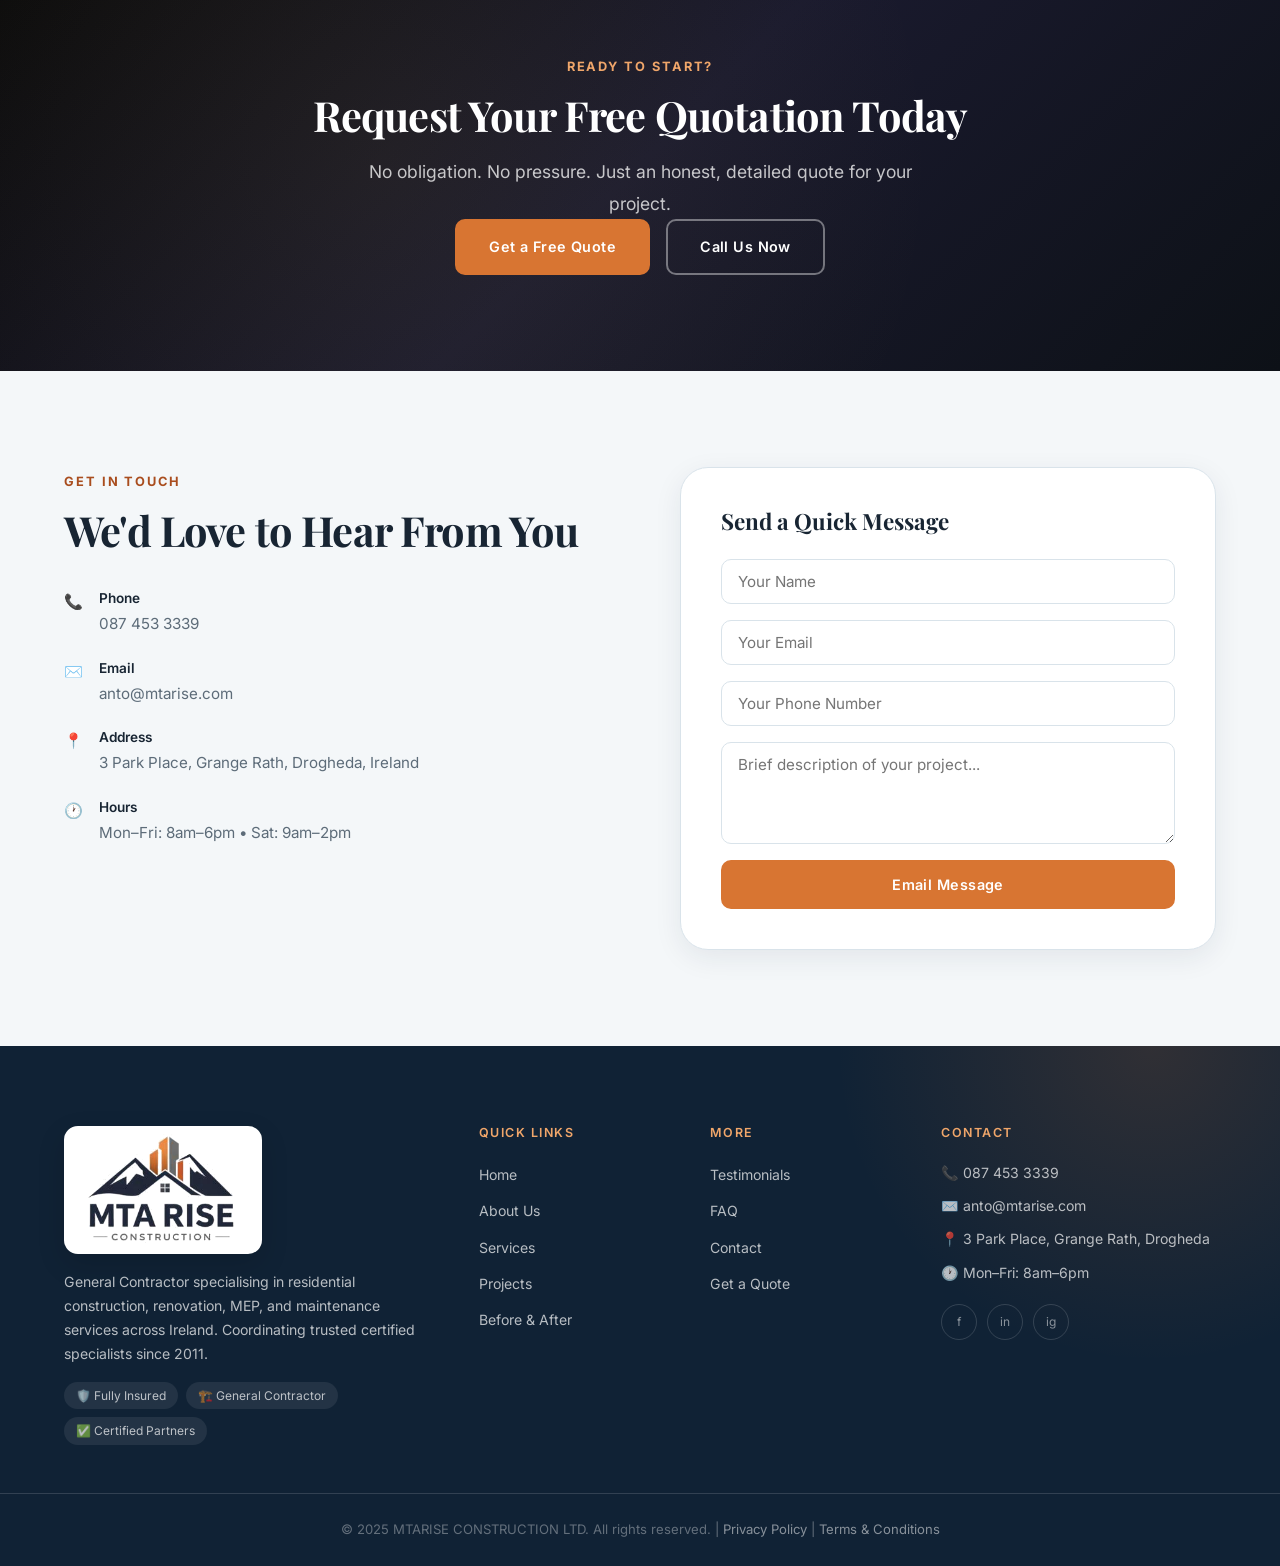
==== commit 8667229b: "Add files via upload" ====
--- a/index.html
+++ b/index.html
@@ -9,7 +9,7 @@
   <link href="https://fonts.googleapis.com/css2?family=Playfair+Display:ital,wght@0,400;0,600;0,700;1,400&family=Inter:wght@300;400;500;600;700&display=swap" rel="stylesheet" />
   <link rel="stylesheet" href="styles.css" />
 </head>
-<body>
+<body class="homepage">
 
 <div id="navBackdrop"></div>
 <nav id="navbar">
--- a/styles.css
+++ b/styles.css
@@ -1220,6 +1220,34 @@
 body {
   background: var(--white);
 }
+body.homepage > * { position: relative; z-index: 1; }
+body.homepage::before {
+  content: '';
+  position: fixed;
+  z-index: 0;
+  top: 14%;
+  left: -150px;
+  right: auto;
+  width: min(38vw, 500px);
+  aspect-ratio: 1;
+  background: url('images/construction-line.png') center / contain no-repeat;
+  opacity: 0.055;
+  pointer-events: none;
+}
+body.homepage::after {
+  content: '';
+  position: fixed;
+  z-index: 0;
+  top: 17%;
+  right: -150px;
+  width: min(42vw, 560px);
+  aspect-ratio: 1;
+  background: url('images/construction-blueprint.png') center / contain no-repeat;
+  opacity: 0.05;
+  pointer-events: none;
+}
+#navbar, #navBackdrop, #chatbot { z-index: 1000; }
+#chatbot { z-index: 9998; }
 
 #navbar {
   height: var(--nav-h);
@@ -1439,4 +1467,6 @@
   .hero-title { font-size: clamp(2.2rem, 12vw, 3.3rem); }
   .section-header { margin-bottom: 42px; }
   .footer-logo .logo-mark { width: 146px; height: 96px; }
-}
+  body.homepage::before { top: 25%; left: -170px; width: 66vw; opacity: 0.035; }
+  body.homepage::after { top: 27%; right: -170px; width: 72vw; opacity: 0.03; }
+}
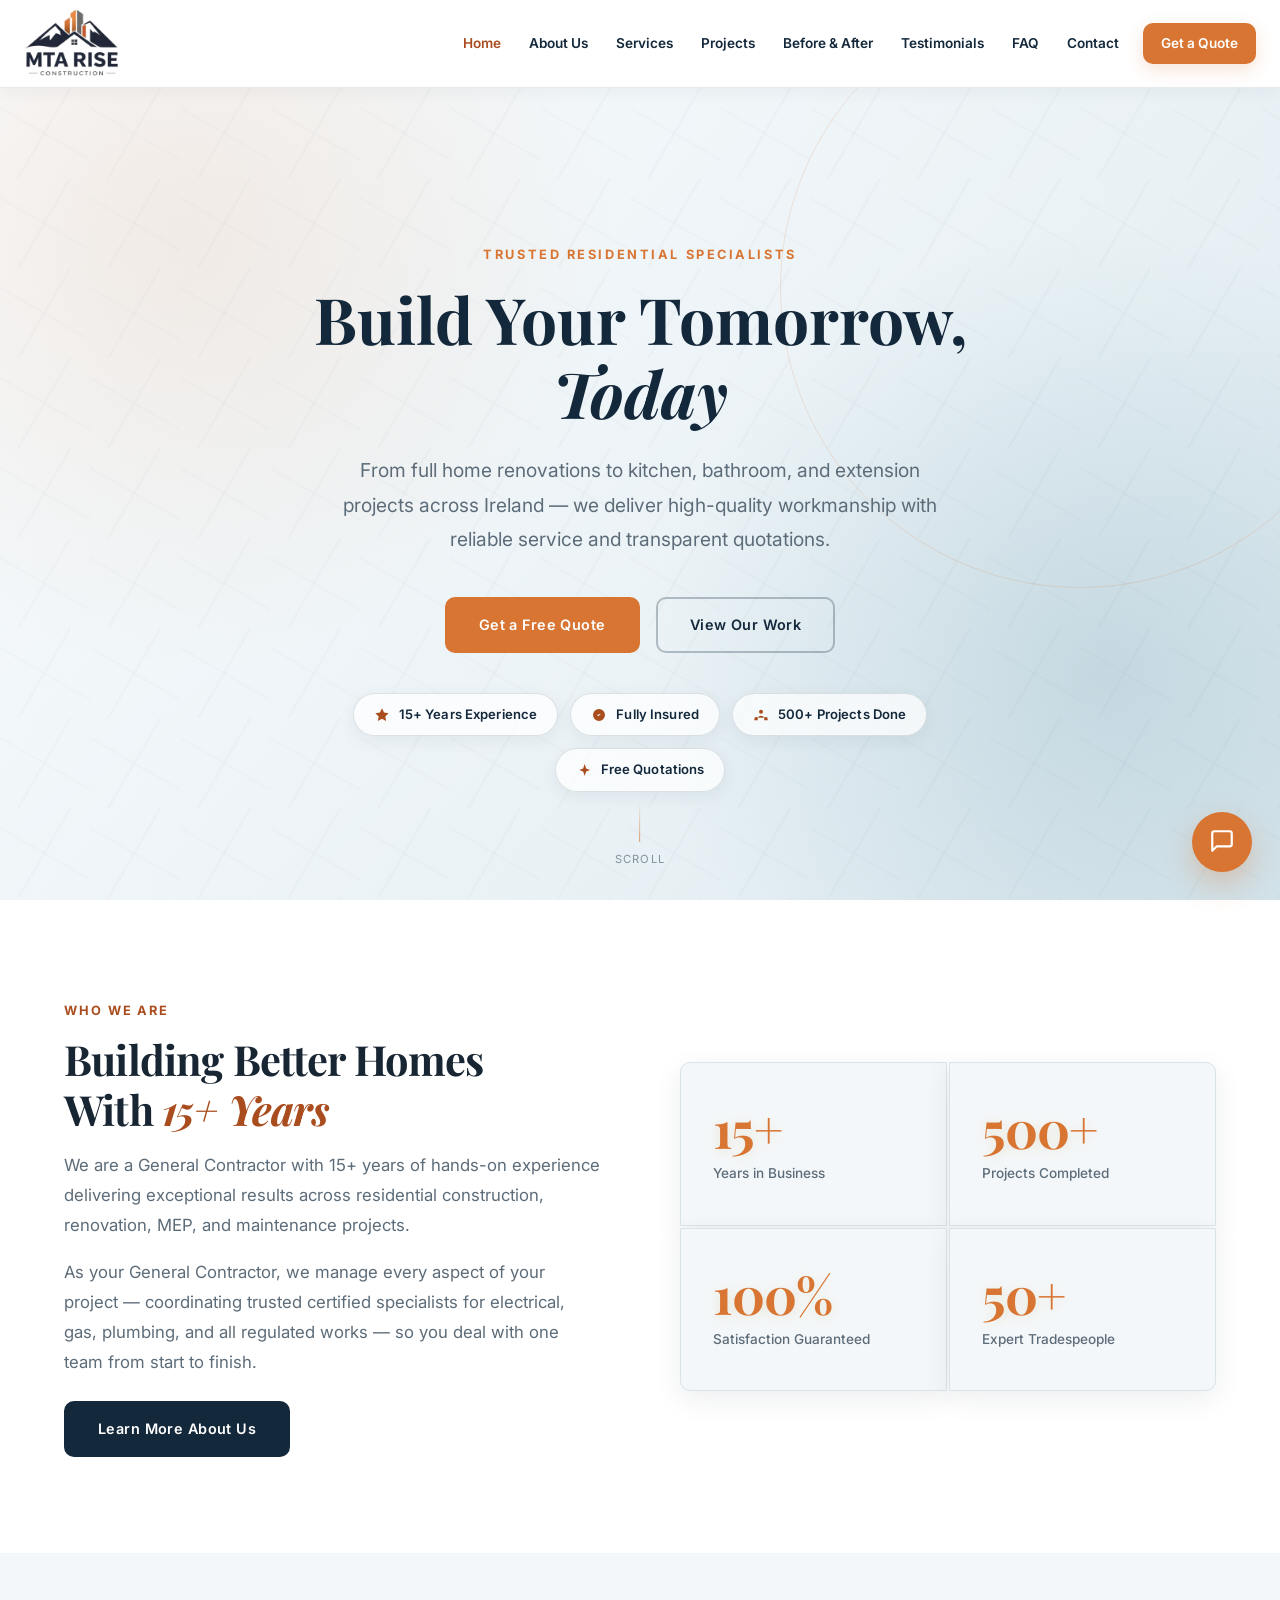
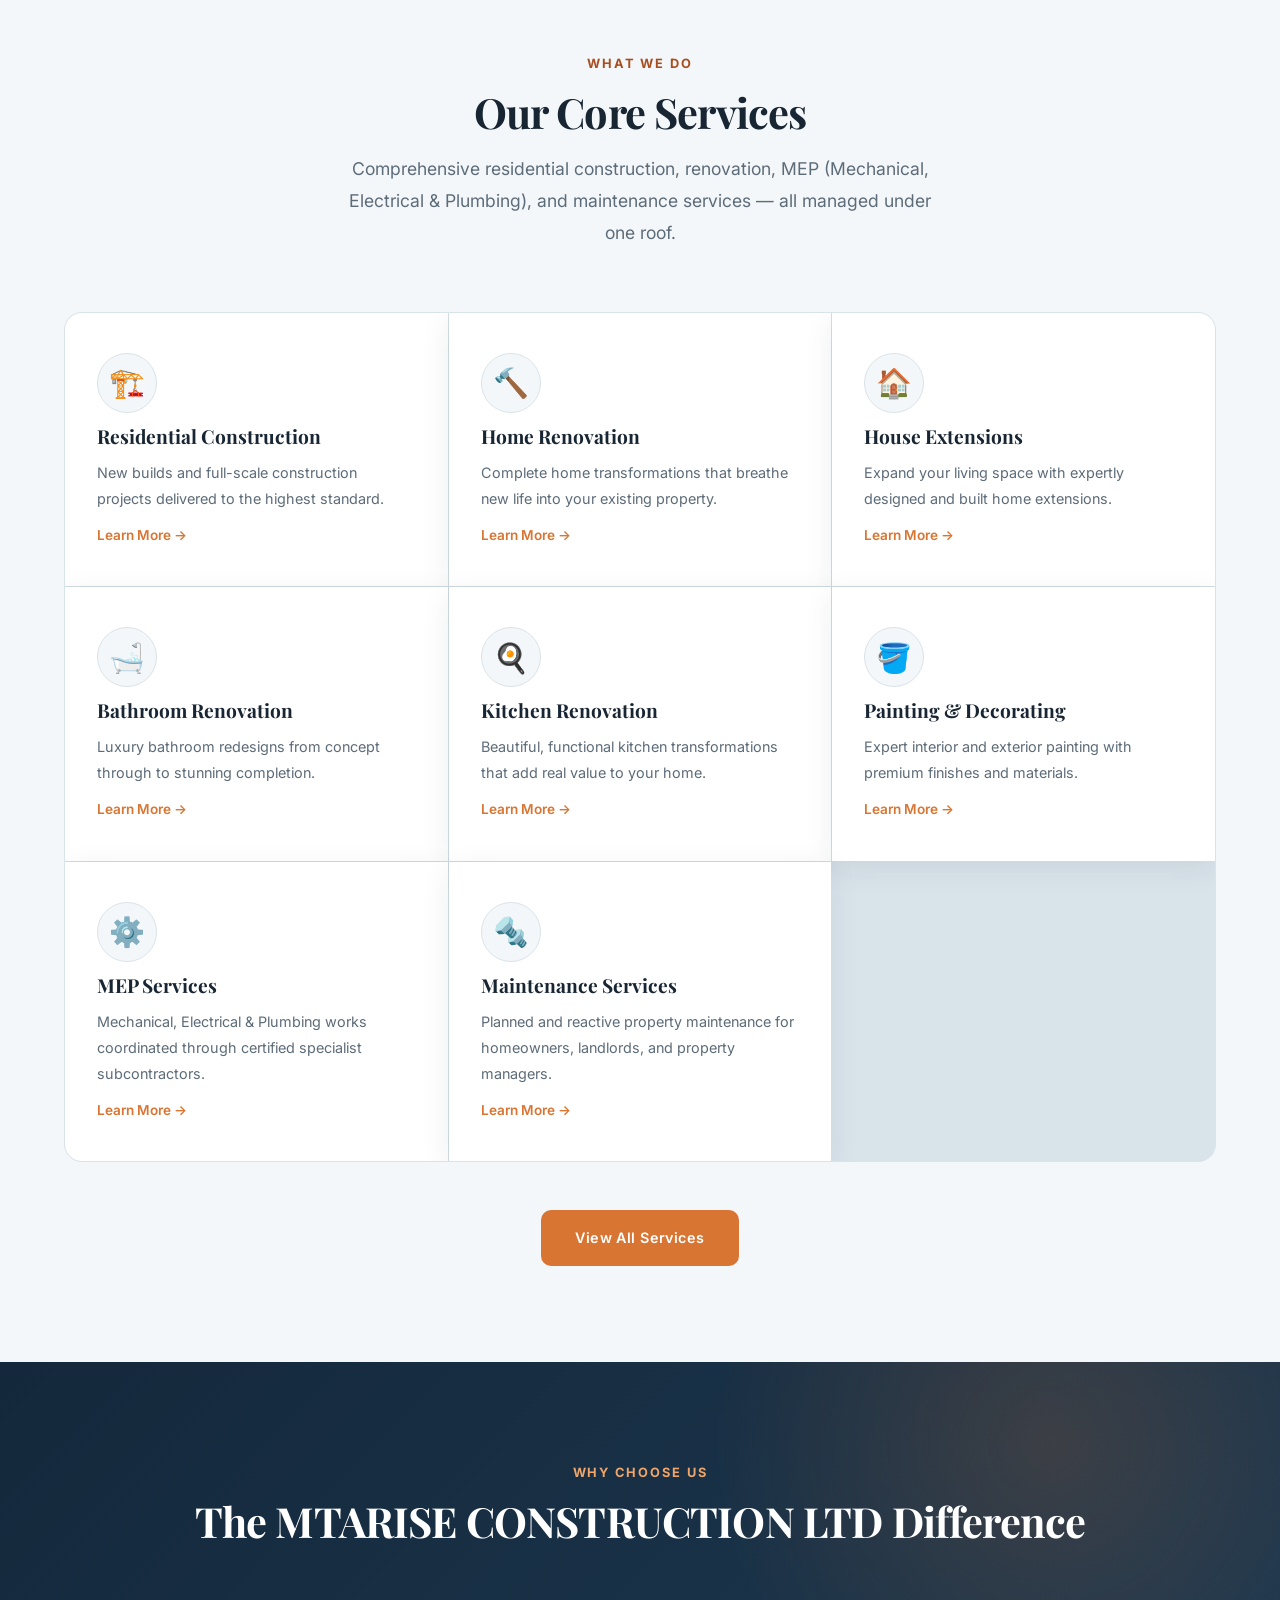
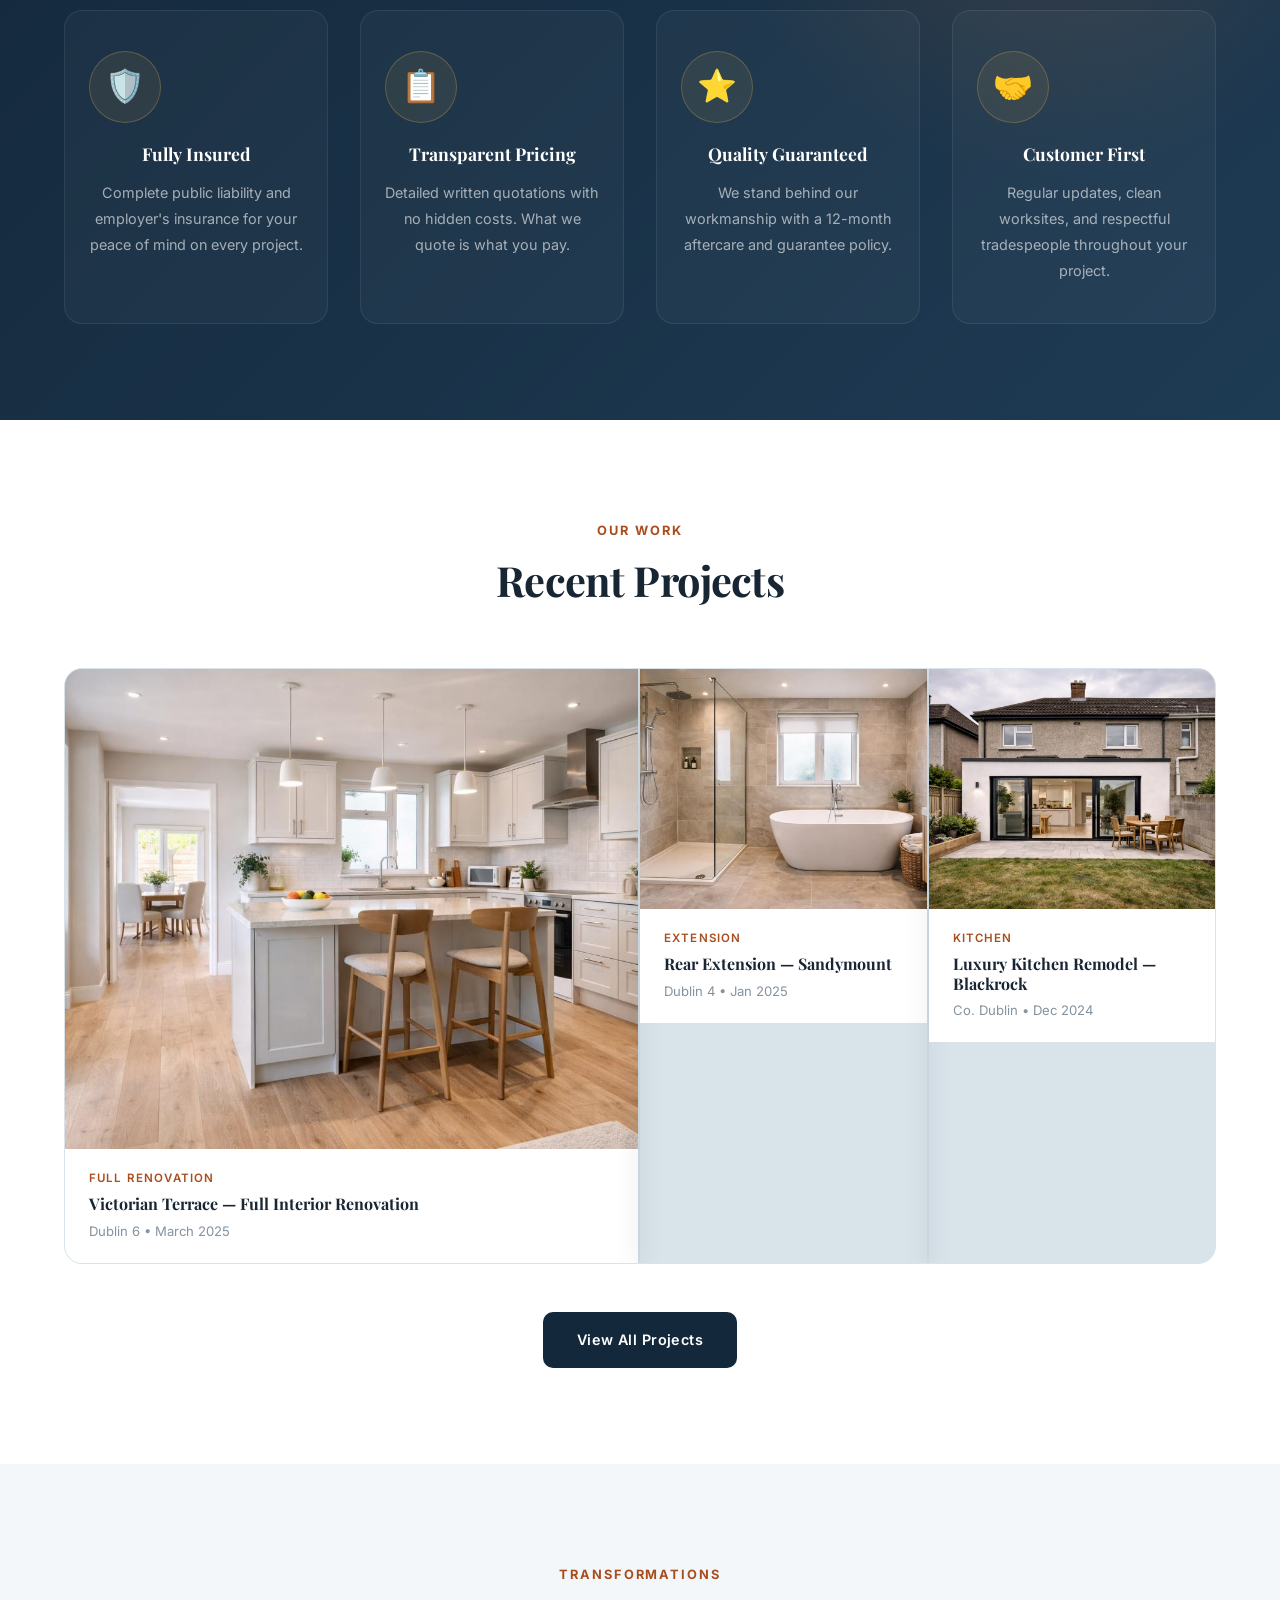
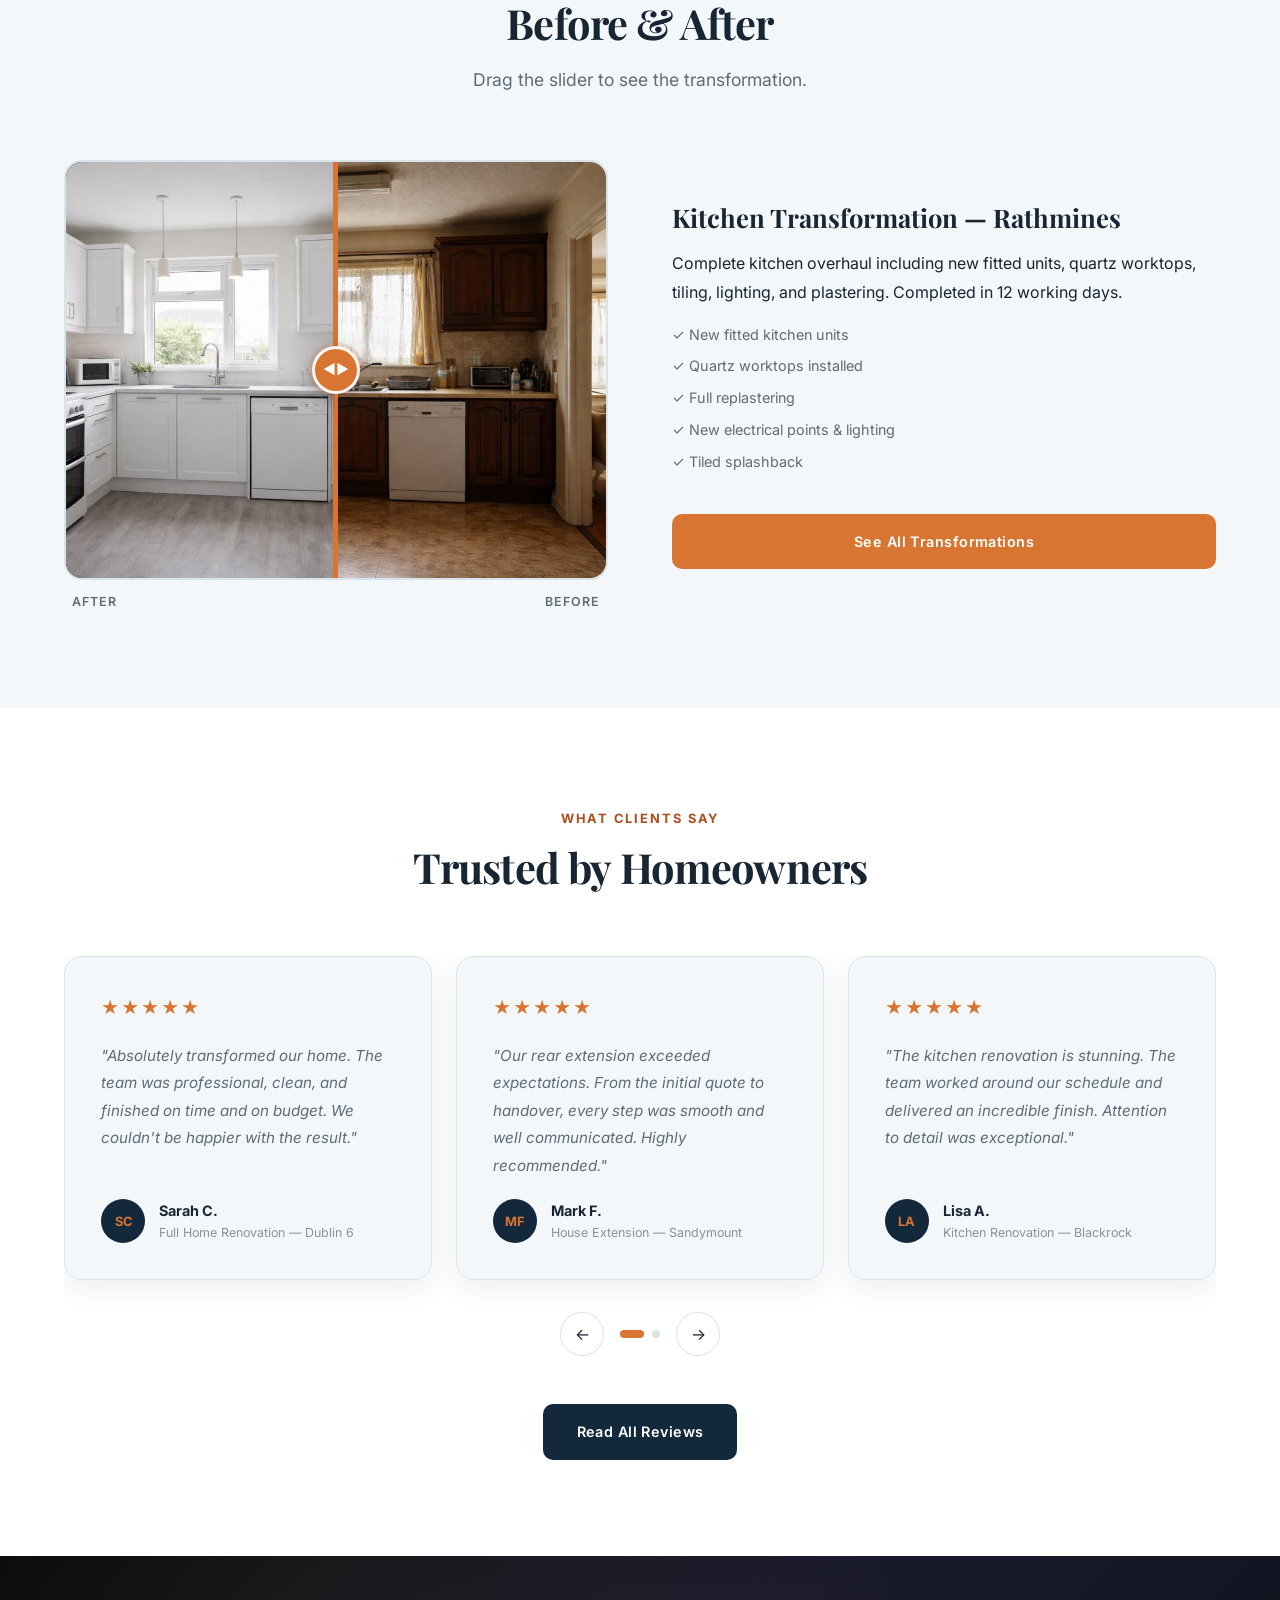
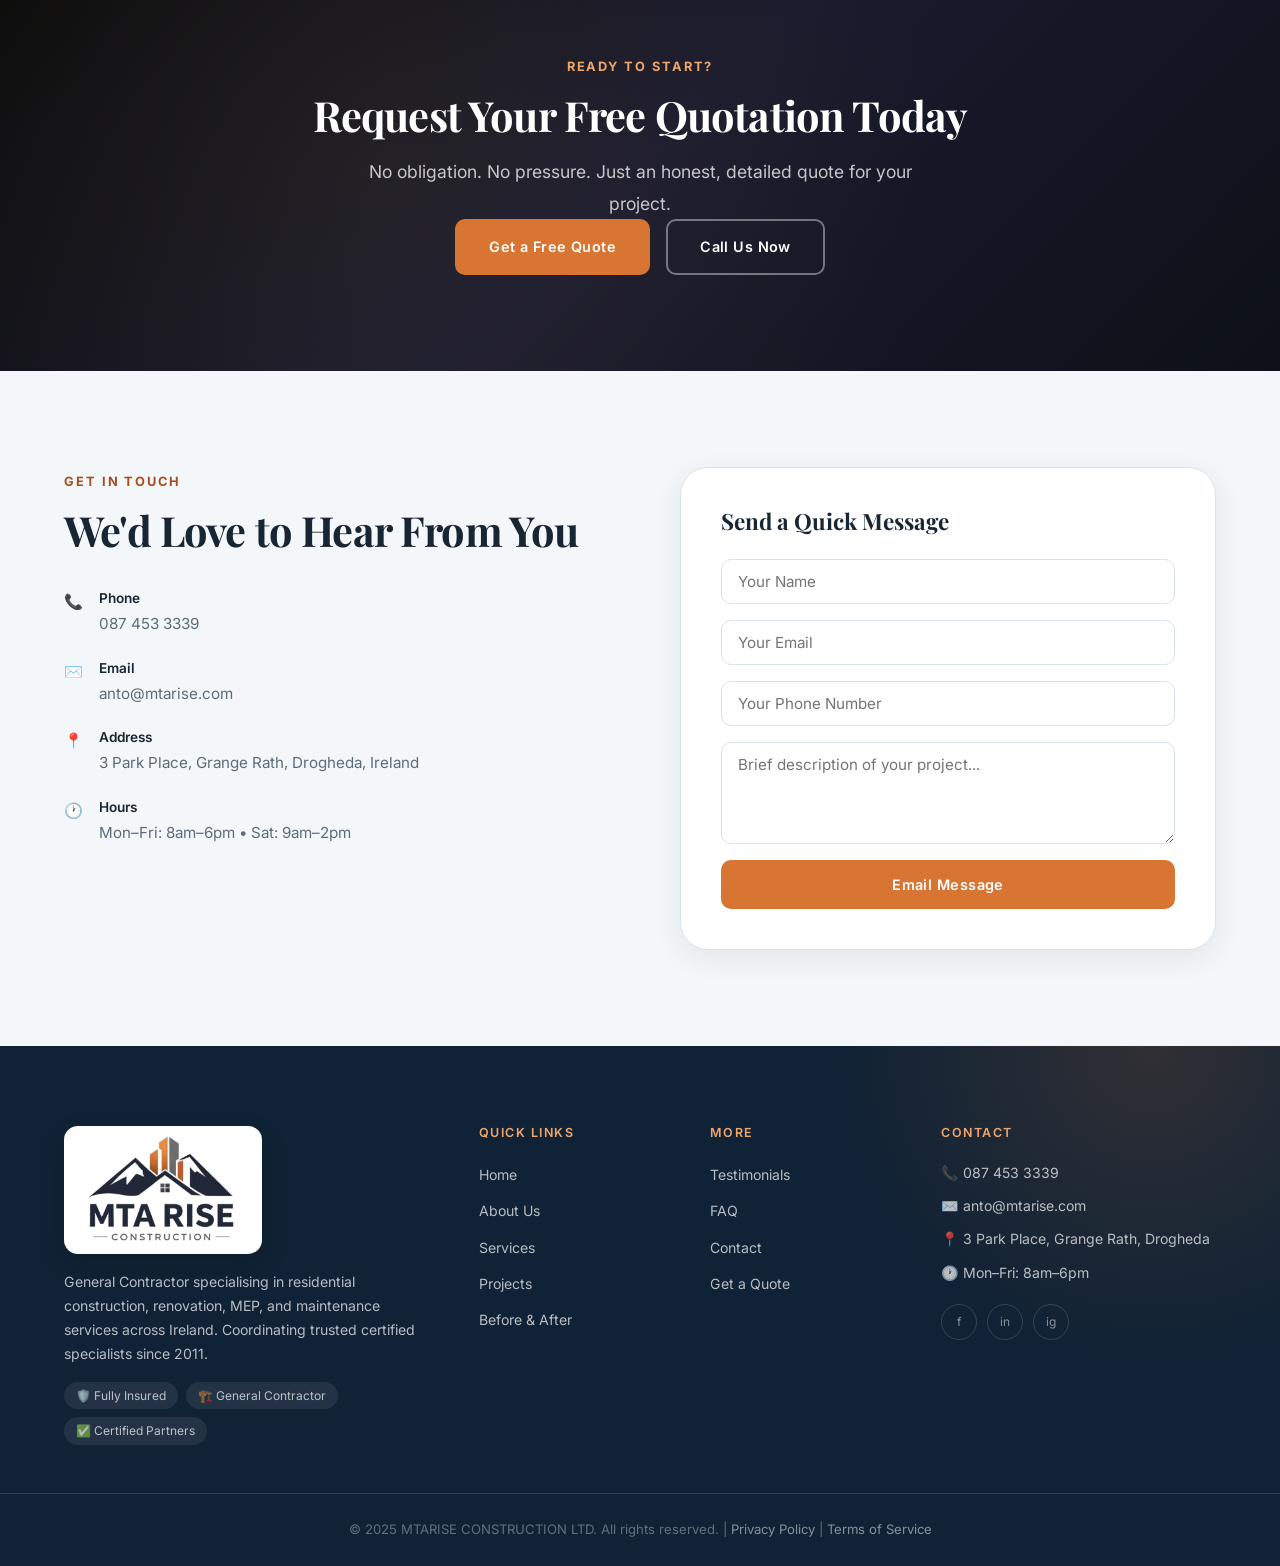
==== commit c6f6a577: "Add files via upload" ====
--- a/index.html
+++ b/index.html
@@ -7,7 +7,7 @@
   <link rel="preconnect" href="https://fonts.googleapis.com" />
   <link rel="preconnect" href="https://fonts.gstatic.com" crossorigin />
   <link href="https://fonts.googleapis.com/css2?family=Playfair+Display:ital,wght@0,400;0,600;0,700;1,400&family=Inter:wght@300;400;500;600;700&display=swap" rel="stylesheet" />
-  <link rel="stylesheet" href="styles.css" />
+  <link rel="stylesheet" href="styles.css?v=mobile-menu-fix" />
 </head>
 <body class="homepage">
 
@@ -308,7 +308,7 @@
       <div class="footer-social"><a href="#" class="fsocial">f</a><a href="#" class="fsocial">in</a><a href="#" class="fsocial">ig</a></div>
     </div>
   </div></div></div>
-  <div class="footer-bottom"><div class="container"><p>&copy; 2025 MTARISE CONSTRUCTION LTD. All rights reserved. | <a href="#">Privacy Policy</a> | <a href="#">Terms &amp; Conditions</a></p></div></div>
+  <div class="footer-bottom"><div class="container"><p>&copy; 2025 MTARISE CONSTRUCTION LTD. All rights reserved. | <a href="privacy.html">Privacy Policy</a> | <a href="terms.html">Terms of Service</a></p></div></div>
 </footer>
 
 <div id="chatbot">
@@ -325,7 +325,7 @@
   </div>
 </div>
 <div id="toast" class="toast hidden"></div>
-<script src="app.js"></script>
+<script src="app.js?v=mobile-menu-fix"></script>
 <script src="chatbot.js"></script>
 </body>
 </html>
--- a/styles.css
+++ b/styles.css
@@ -95,18 +95,18 @@
    =================================================== */
 #navBackdrop {
   display: none;
-  position: fixed; inset: 0; z-index: 998;
-  background: rgba(0,0,0,0.5);
-  backdrop-filter: blur(2px);
+  position: fixed; inset: 0; z-index: 1100;
+  background: rgba(20,40,59,0.18);
+  pointer-events: none;
   opacity: 0; transition: opacity 0.3s;
 }
-#navBackdrop.visible { display: block; opacity: 1; }
+#navBackdrop.visible { display: block; opacity: 1; pointer-events: auto; }
 
 /* ===================================================
    NAVIGATION
    =================================================== */
 #navbar {
-  position: fixed; top: 0; left: 0; right: 0; z-index: 1000;
+  position: fixed; top: 0; left: 0; right: 0; z-index: 1200;
   height: var(--nav-h);
   background: rgba(17,17,17,0.97);
   backdrop-filter: blur(12px);
@@ -154,12 +154,12 @@
   top: var(--nav-h); left: 0; right: 0; bottom: 0;
   height: calc(100dvh - var(--nav-h));
   flex-direction: column;
-  background: rgba(17,17,17,0.99);
+  background: #fff;
   padding: 16px 12px;
   gap: 4px;
   overflow-y: auto;
   overflow-x: hidden;
-  z-index: 999;
+  z-index: 1150;
   -webkit-overflow-scrolling: touch;
 }
 .nav-mobile.open { display: flex; }
@@ -1220,7 +1220,11 @@
 body {
   background: var(--white);
 }
-body.homepage > * { position: relative; z-index: 1; }
+body.menu-open { overflow: hidden; }
+body.homepage > *:not(#navbar):not(#navBackdrop):not(#navLinks):not(#chatbot) {
+  position: relative;
+  z-index: 1;
+}
 body.homepage::before {
   content: '';
   position: fixed;
@@ -1246,7 +1250,9 @@
   opacity: 0.05;
   pointer-events: none;
 }
-#navbar, #navBackdrop, #chatbot { z-index: 1000; }
+#navbar { z-index: 1200; }
+#navBackdrop { z-index: 1100; backdrop-filter: none; }
+#navLinks { z-index: 1150; }
 #chatbot { z-index: 9998; }
 
 #navbar {
@@ -1292,7 +1298,7 @@
 }
 .hamburger span { background: var(--dark); }
 .nav-mobile {
-  background: rgba(255,255,255,0.98);
+  background: #fff;
   box-shadow: 0 18px 35px rgba(20,40,59,0.10);
 }
 .nav-mobile a,
@@ -1455,6 +1461,47 @@
 .success-actions { display: flex; flex-wrap: wrap; gap: 12px; align-items: center; }
 .attachment-note { display: block; max-width: 620px; margin-top: 12px; color: var(--text-light); line-height: 1.6; }
 
+/* ===================================================
+   LEGAL PAGES
+   =================================================== */
+.legal-content {
+  max-width: 880px;
+  margin: 0 auto;
+}
+.legal-content h2 {
+  margin: 42px 0 14px;
+  color: var(--dark);
+  font-size: clamp(1.35rem, 2.5vw, 1.8rem);
+}
+.legal-content h2:first-child { margin-top: 0; }
+.legal-content h3 {
+  margin: 28px 0 10px;
+  color: var(--dark);
+  font-family: 'Inter', sans-serif;
+  font-size: 1.05rem;
+  font-weight: 700;
+}
+.legal-content p,
+.legal-content li {
+  color: var(--text-mid);
+  font-size: 1rem;
+  line-height: 1.8;
+}
+.legal-content ul {
+  list-style: disc;
+  margin: 12px 0 0 22px;
+}
+.legal-content li { margin-bottom: 8px; padding-left: 4px; }
+.legal-content a { color: var(--gold-dark); font-weight: 600; }
+.legal-note {
+  padding: 18px 20px;
+  margin-bottom: 28px;
+  border-left: 4px solid var(--gold);
+  border-radius: var(--radius);
+  background: var(--warm);
+  color: var(--text-mid);
+}
+
 @media (max-width: 900px) {
   :root { --nav-h: 78px; }
   .logo-mark { width: 86px; height: 68px; }
